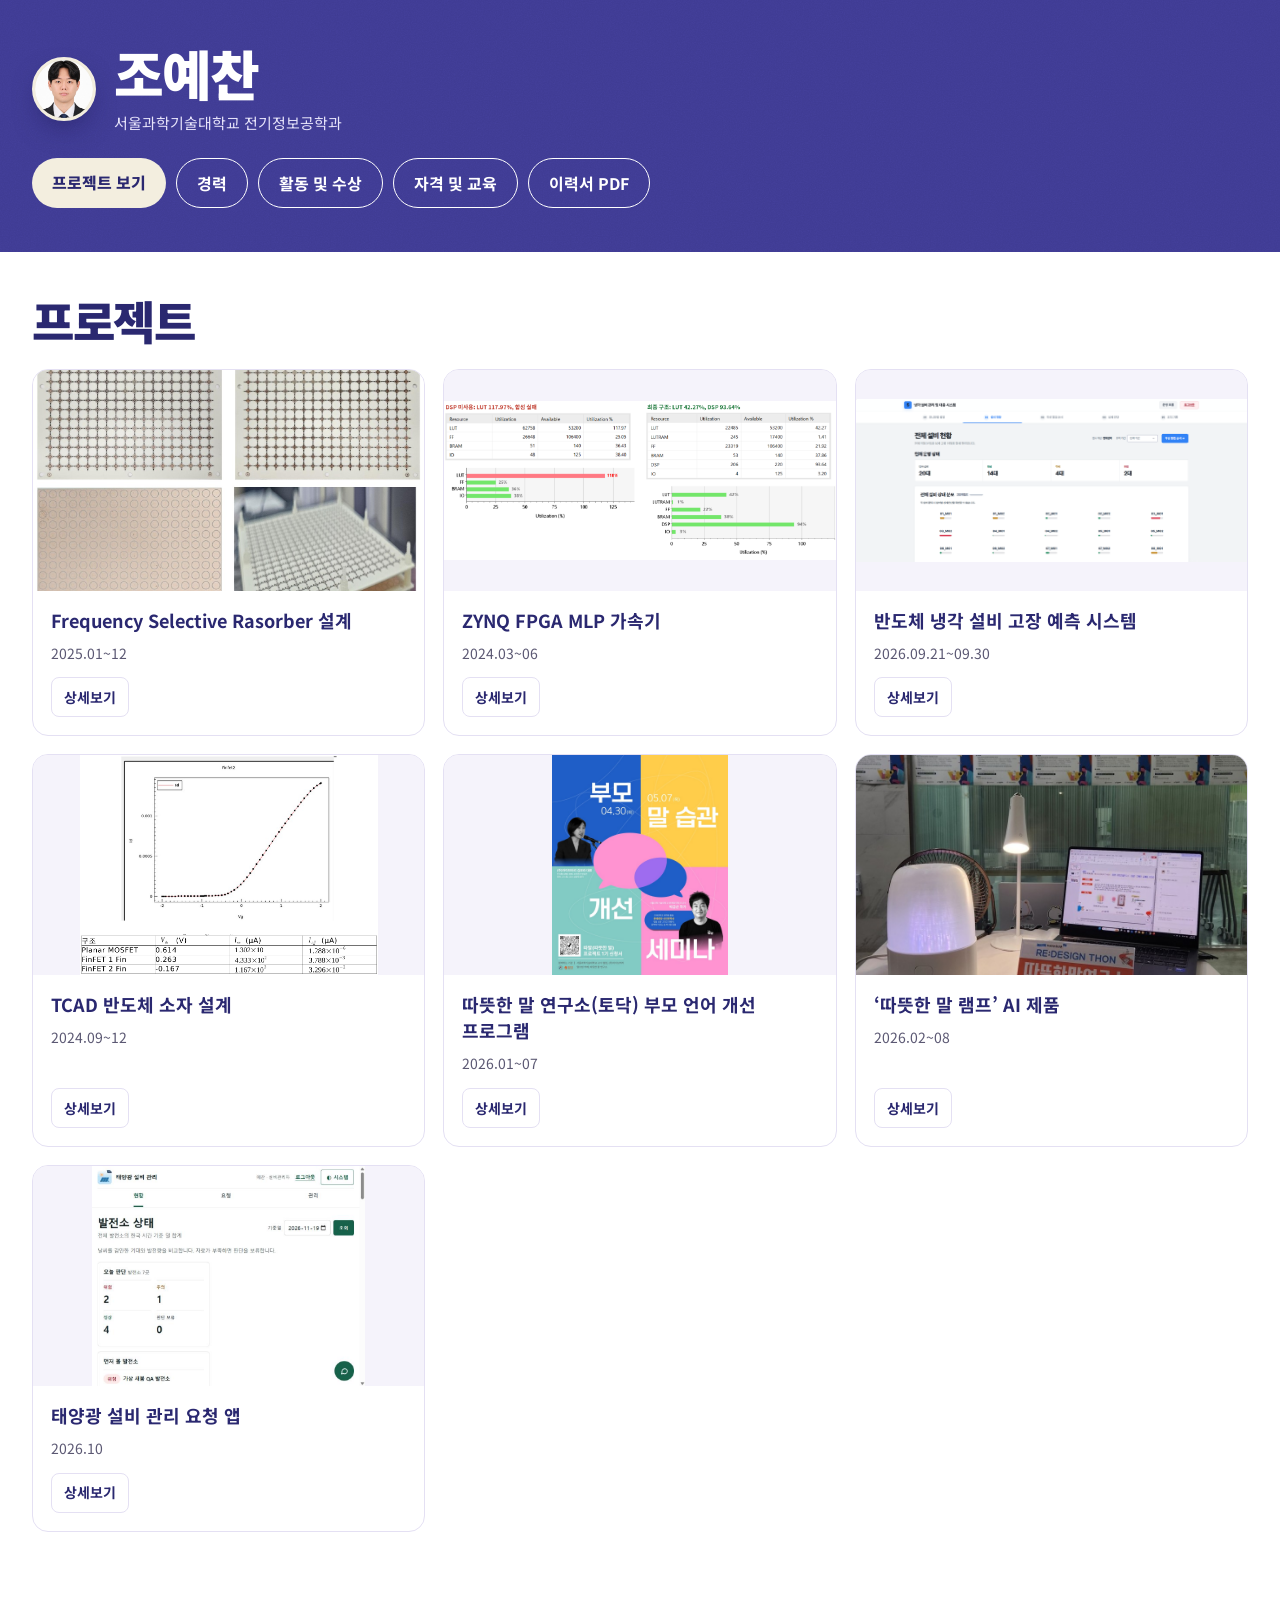
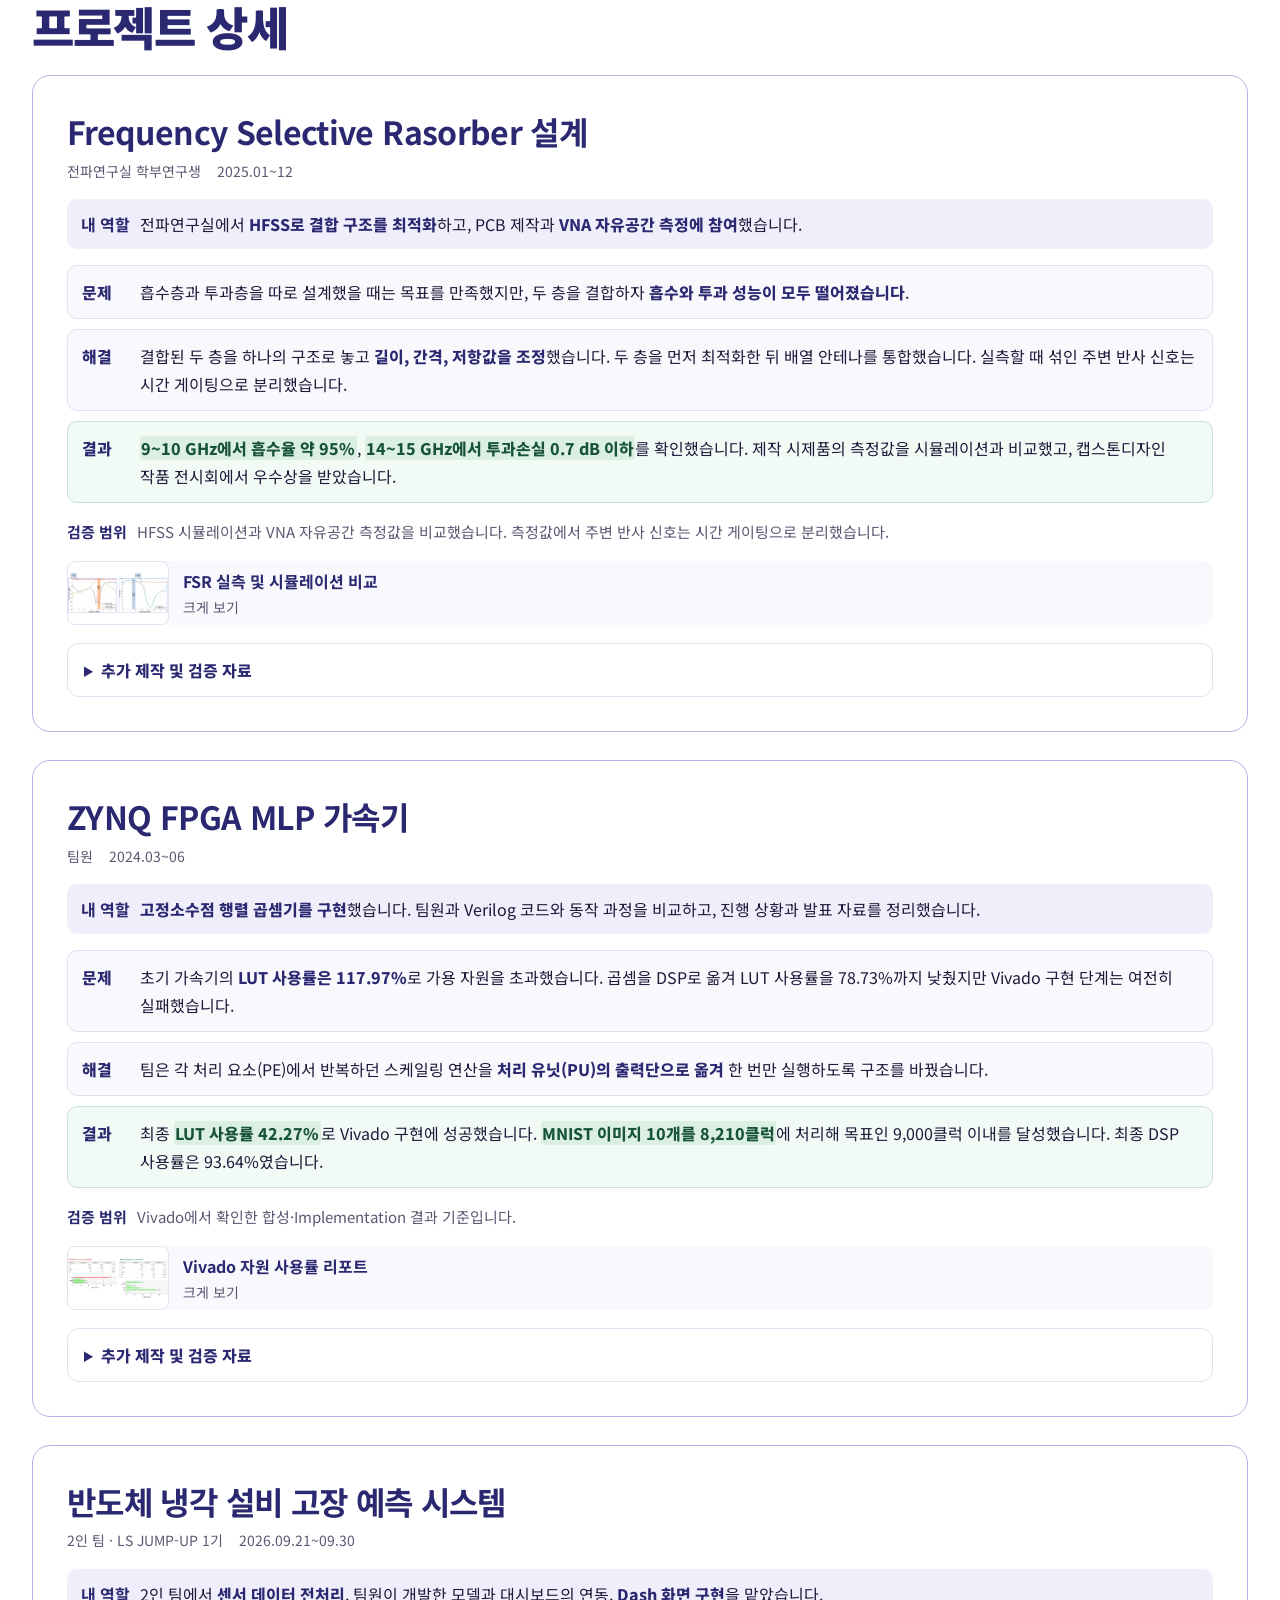
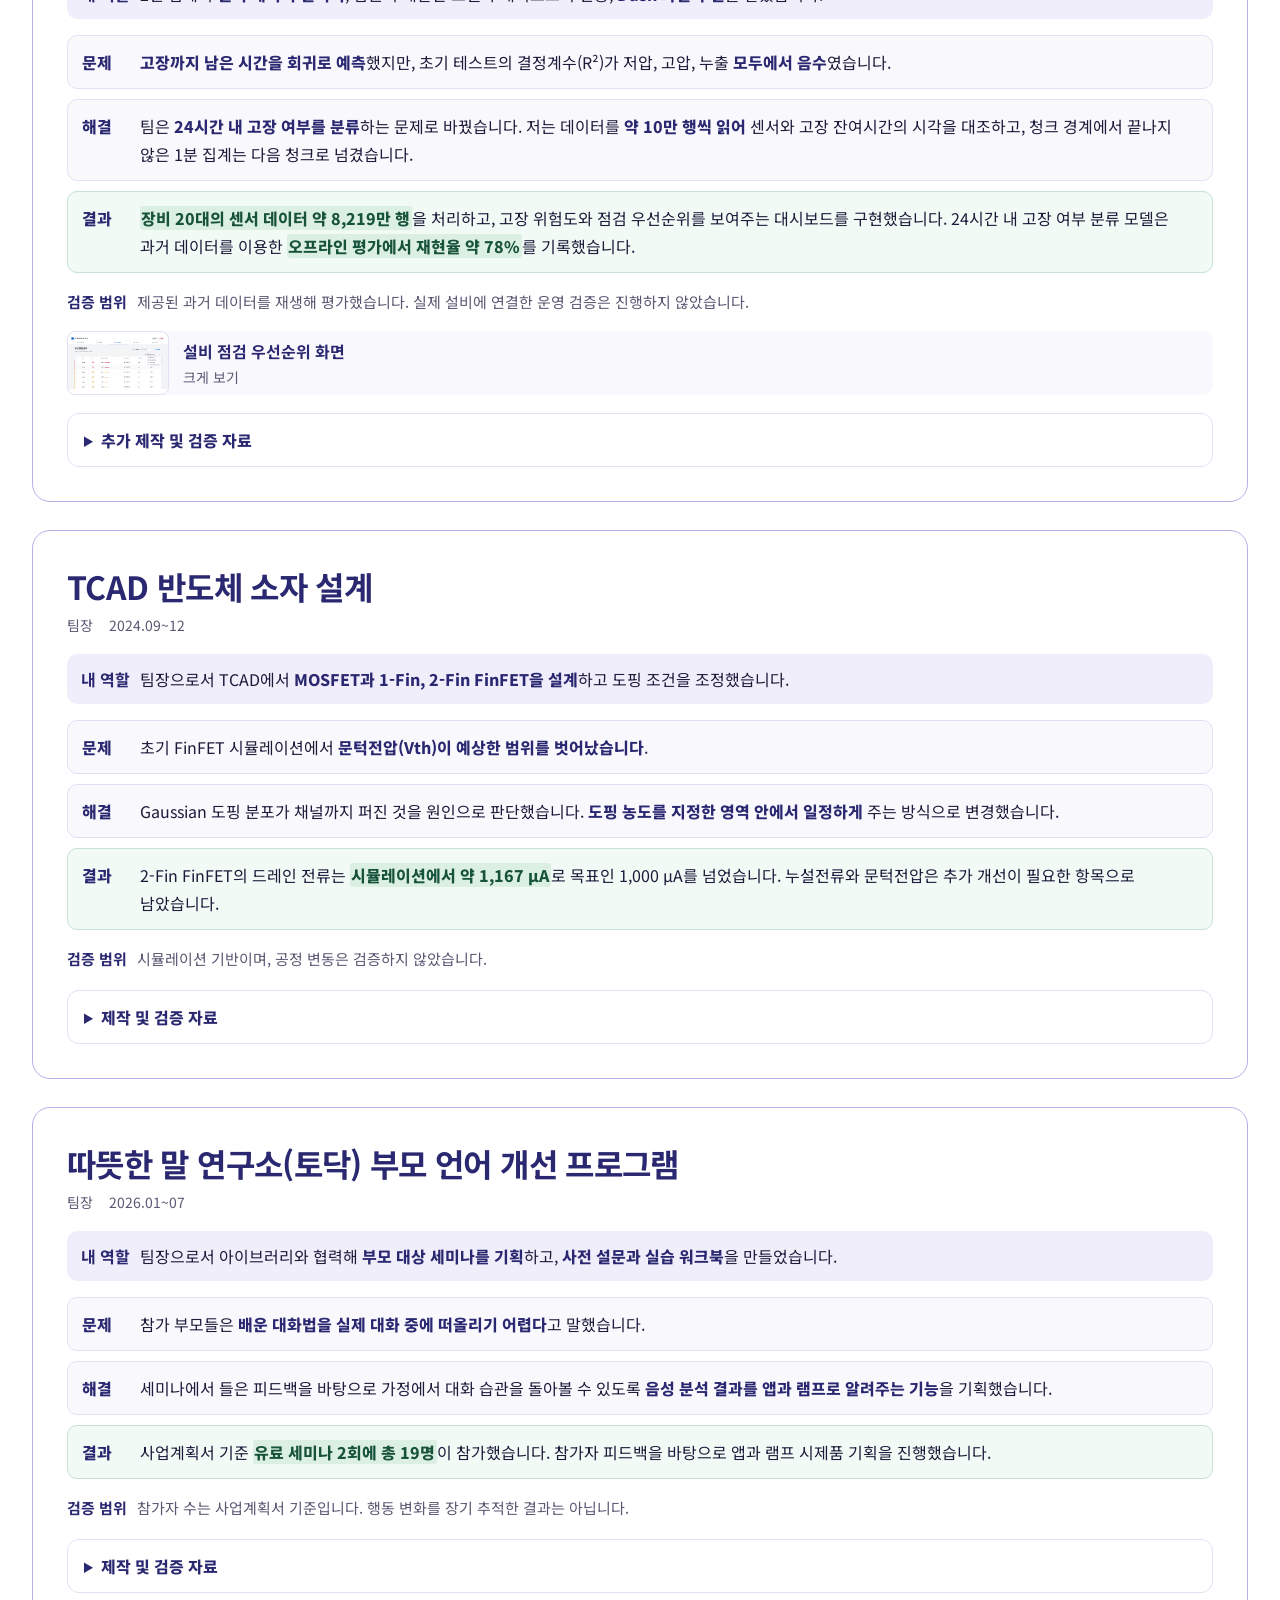
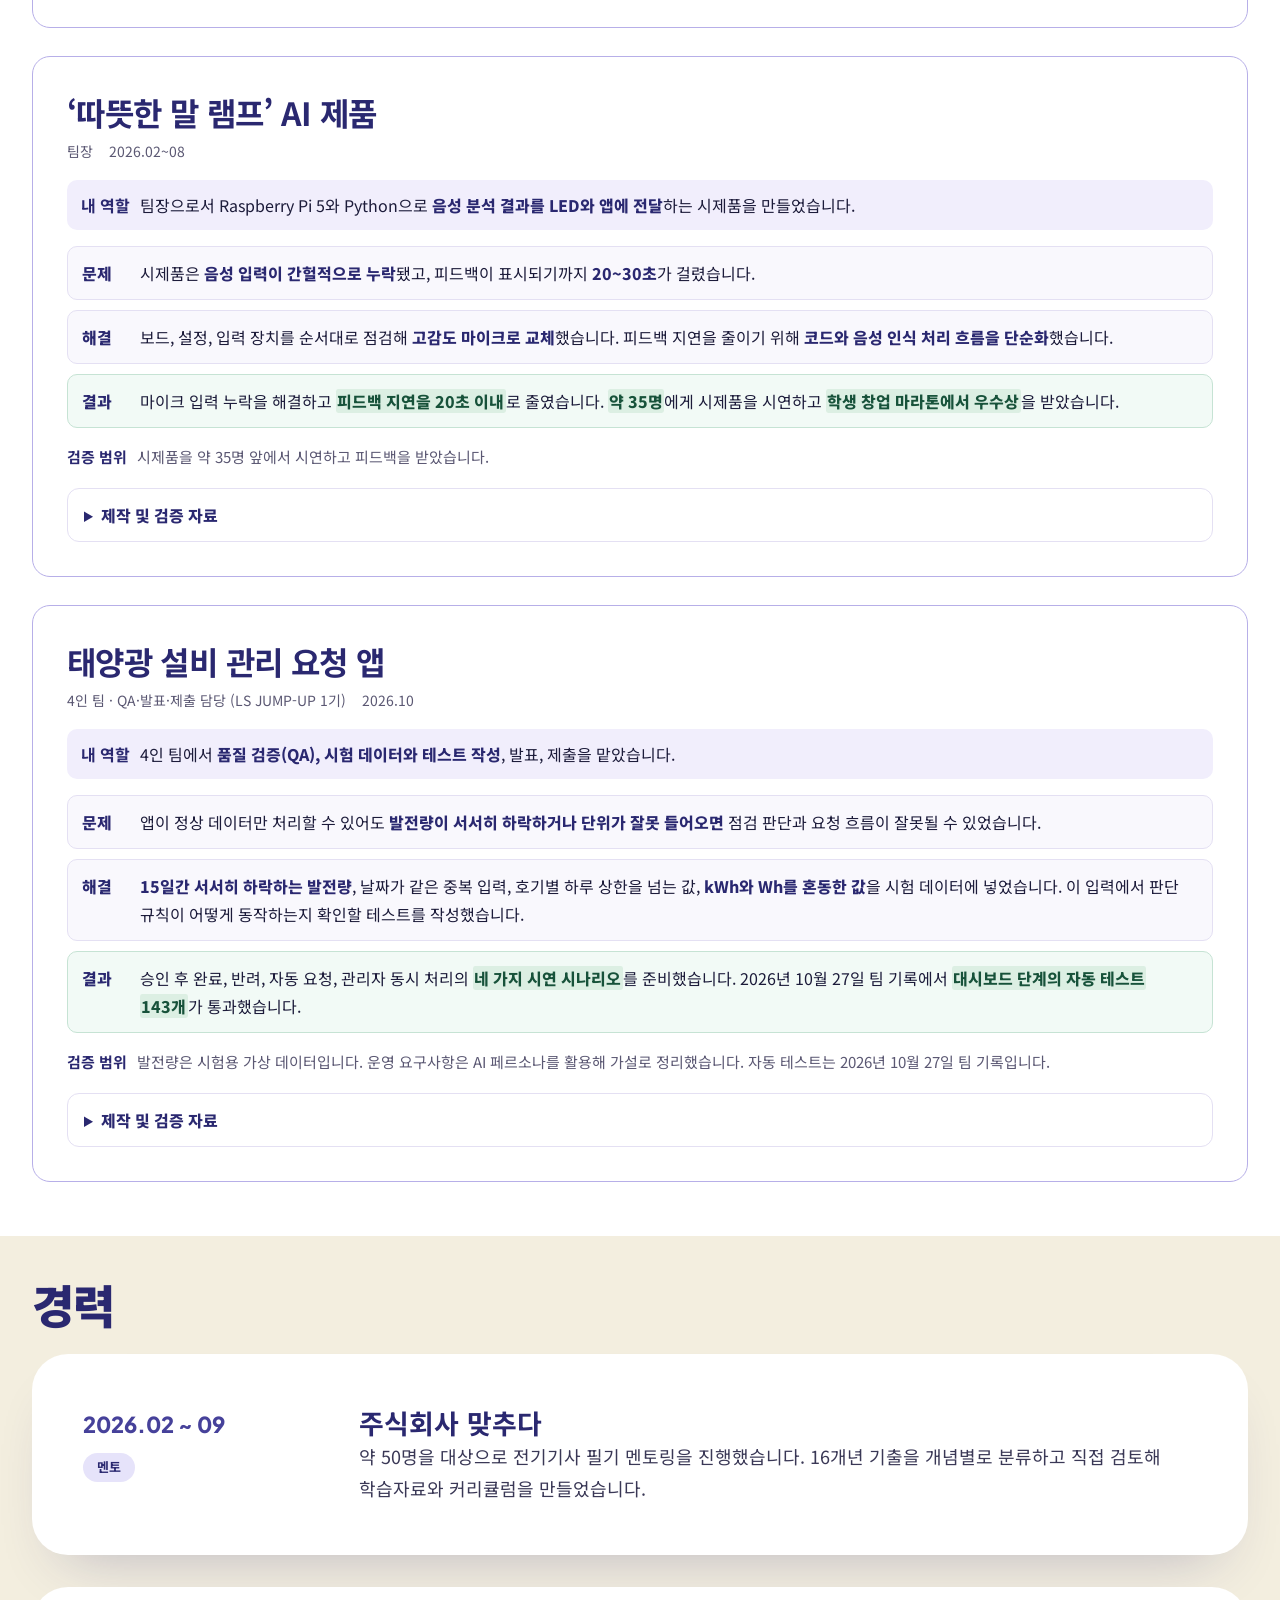
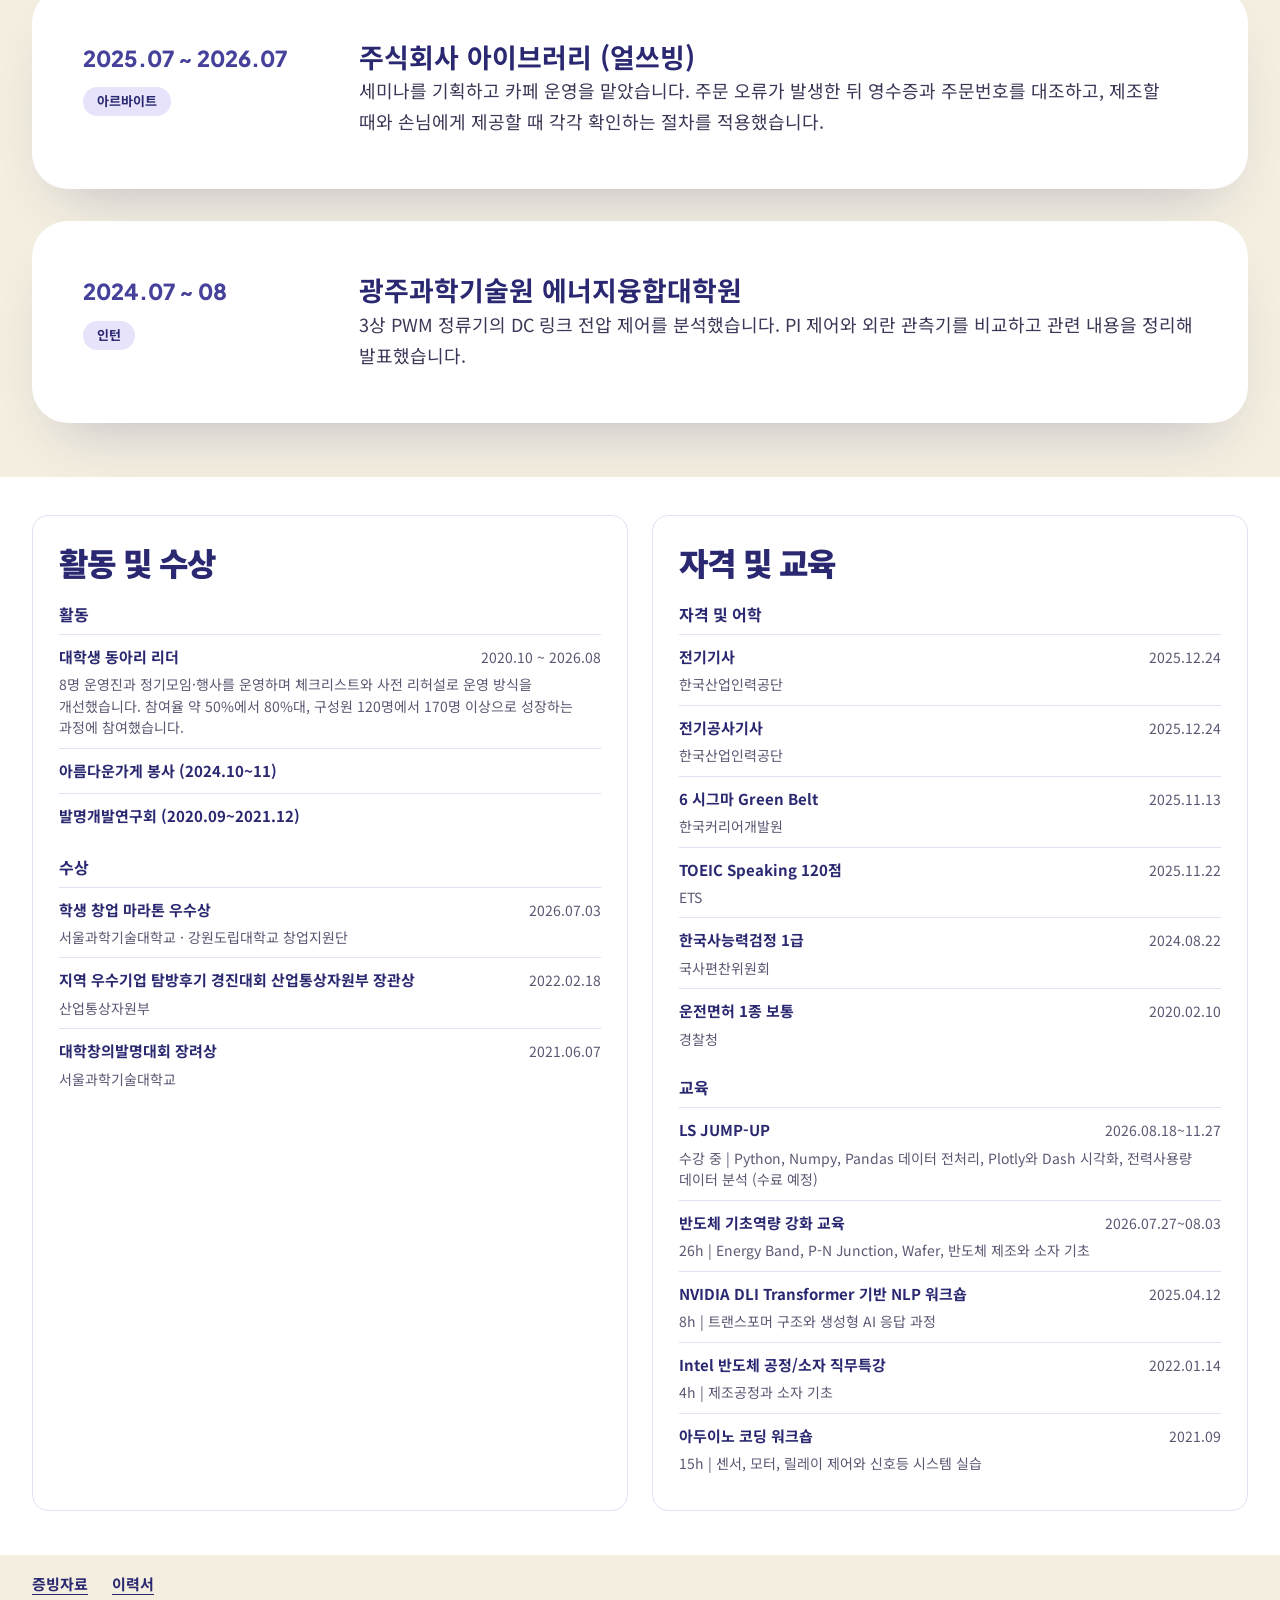
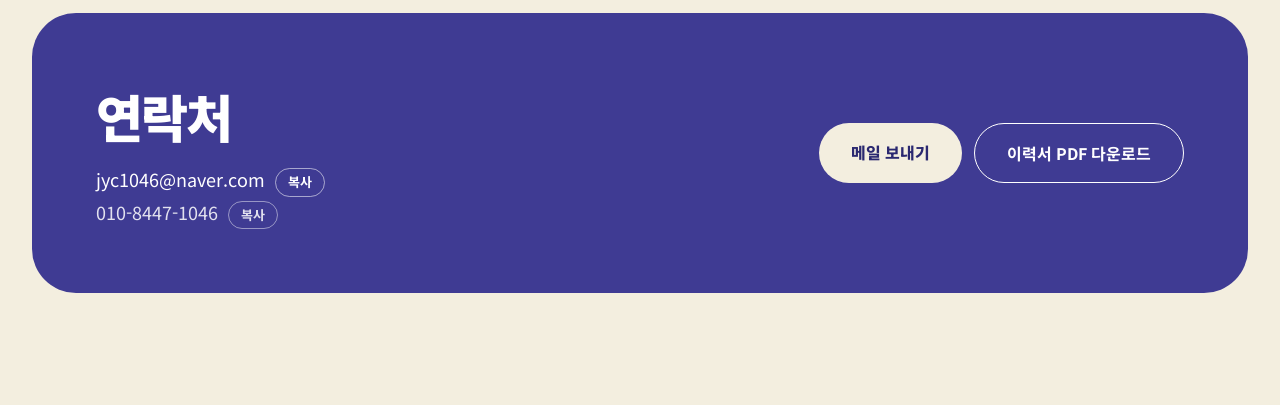
==== index.html @ 37112e1e "Show activities and credentials on the portfolio home" ====
<!doctype html>
<html lang="ko">
<head>
<meta charset="utf-8">
<meta name="viewport" content="width=device-width, initial-scale=1">
<title>조예찬 | 포트폴리오</title>
<meta name="description" content="조예찬의 전기정보공학 포트폴리오. RF 구조 설계, FPGA 가속기, 반도체 설비 데이터 분석 프로젝트의 문제, 해결, 결과와 검증 자료를 확인할 수 있습니다.">
<link rel="preconnect" href="https://fonts.googleapis.com">
<link href="https://fonts.googleapis.com/css2?family=Noto+Sans+KR:wght@400;500;700;900&family=Plus+Jakarta+Sans:wght@500;700;800&display=swap" rel="stylesheet">
<link rel="stylesheet" href="style.css?v=20261123">
<link rel="stylesheet" href="extra.css?v=portfolio-7">
</head>
<body data-page="home">
<div id="app"></div>
<noscript>이 사이트는 JavaScript가 필요합니다.</noscript>
<script src="data.js?v=portfolio-3"></script>
<script src="data-extra.js?v=portfolio-3"></script>
<script src="app.js?v=portfolio-7"></script>
</body>
</html>
---- style.css ----
:root {
  color-scheme: light;
  --ground: #3F3B93;
  --cream: #F3EEDF;
  --ink: #2A2870;
  --text: #1C1B3A;
  --muted: #5B5873;
  --blue: #46419A;
  --line: #E4E0F3;
  --soft: #E6E3FA;
  --pass: #1F7A52;
  --pass-ink: #14583C;
  --pass-bg: #E3F5EC;
  --over: #C8372D;
  --over-bg: #FDECEA;
  --shadow: 0 24px 50px -24px rgba(42, 40, 112, .28);
  --font: "Noto Sans KR", "Pretendard", "Malgun Gothic", "Apple SD Gothic Neo", system-ui, sans-serif;
  --latin: "Plus Jakarta Sans", "Noto Sans KR", sans-serif;
}
* { box-sizing: border-box; }
html { scroll-behavior: smooth; scroll-padding-top: 24px; }
body { margin: 0; background: var(--cream); color: var(--text); font-family: var(--font); line-height: 1.75; font-size: 16px; word-break: keep-all; }
a { color: inherit; text-decoration: none; }
a:hover { opacity: .88; }
:focus-visible { outline: 3px solid #8E86FF; outline-offset: 3px; border-radius: 8px; }
img { max-width: 100%; display: block; }
h1, h2, h3, p, ul { margin: 0; }
.wrap { max-width: 1280px; margin: 0 auto; padding: 0 32px; }
.nb { display: inline-block; }

/* ---------- band (보라 상단) ---------- */
.band { position: relative; overflow: hidden; background: var(--ground); color: #fff; }
.band::after { content: ""; position: absolute; inset: 0; pointer-events: none; opacity: .13; mix-blend-mode: overlay;
  background-image: url("data:image/svg+xml;utf8,<svg xmlns='http://www.w3.org/2000/svg' width='300' height='300'><filter id='n'><feTurbulence type='fractalNoise' baseFrequency='.85' numOctaves='3' stitchTiles='stitch'/><feColorMatrix type='saturate' values='0'/></filter><rect width='300' height='300' filter='url(%23n)'/></svg>"); }
.band > .wrap { position: relative; z-index: 1; }
.deco { position: absolute; z-index: 0; right: 3%; top: 110px; bottom: -60px; width: 120px; height: calc(100% - 50px); }
@media (max-width: 1300px) { .deco { display: none; } }

.top { display: flex; align-items: center; justify-content: space-between; gap: 16px; flex-wrap: wrap; padding: 28px 0; }
.brand { font-family: var(--latin); font-weight: 800; font-size: 20px; }
.brand span { font-weight: 500; opacity: .7; }
.nav { position: relative; z-index: 3; display: flex; gap: 8px; flex-wrap: wrap; background: #1B1953; border: 1.5px solid rgba(255,255,255,.35); border-radius: 999px; padding: 8px; box-shadow: 0 14px 34px -12px rgba(10,8,50,.8); }
.nav a { color: #fff; border: 1.5px solid rgba(255,255,255,.45); border-radius: 999px; padding: 8px 18px; font-size: 14px; font-weight: 500; }
.nav a.on { color: var(--ink); background: var(--cream); border-color: var(--cream); font-weight: 700; }
.eyebrow { font-size: 14px; font-weight: 700; letter-spacing: .04em; color: #C9C5FF; }
.eyebrow.dark { color: var(--blue); }

.pagehead { padding: 64px 0 96px; }
.pagehead h1 { margin: 12px 0 14px; font-size: clamp(40px, 6vw, 88px); font-weight: 900; letter-spacing: -0.04em; line-height: 1.08; }
.pagehead p { max-width: 560px; font-size: 18px; color: rgba(255,255,255,.82); }

/* ---------- hero (home) ---------- */
.hero { padding: 64px 0 104px; }
.who { display: flex; align-items: center; gap: 18px; flex-wrap: wrap; }
.avatar { width: 88px; height: 88px; border-radius: 50%; object-fit: cover; object-position: center 15%; border: 3px solid var(--cream); box-shadow: 0 12px 30px -12px rgba(15,12,60,.6); background: #E6DFCB; }
.who b { display: block; font-size: 22px; font-weight: 900; letter-spacing: -0.02em; }
.pill-o { display: inline-block; margin-top: 4px; border: 1.5px solid rgba(255,255,255,.5); border-radius: 999px; padding: 3px 16px; font-size: 14px; font-weight: 500; }
.hero h1 { margin: 28px 0 24px; font-size: clamp(40px, 5.6vw, 80px); font-weight: 900; line-height: 1.12; letter-spacing: -0.035em; }
.hero .lead { max-width: 680px; margin-bottom: 28px; font-size: 18px; line-height: 1.85; color: rgba(255,255,255,.82); }
.tags-w { display: flex; gap: 10px; flex-wrap: wrap; margin-bottom: 40px; }
.tags-w span { background: rgba(255,255,255,.14); border-radius: 999px; padding: 5px 16px; font-size: 14px; font-weight: 700; }
.btns { display: flex; gap: 12px; flex-wrap: wrap; }
.btn { display: inline-block; border-radius: 999px; padding: 15px 32px; font-size: 16px; font-weight: 800; }
.btn.cream { background: var(--cream); color: var(--ink); }
.btn.line { color: #fff; border: 1.5px solid #fff; font-weight: 700; }
.btn.dark-line { color: var(--ink); border: 1.5px solid var(--ink); padding: 12px 26px; font-size: 15px; }
.btn:hover { transform: translateY(-1px); }

/* ---------- section ---------- */
section.sec { padding: 112px 0; }
section.sec.tight { padding: 72px 0 48px; }
section.sec.white { background: #fff; }
.sec h2.t { margin: 8px 0 14px; font-size: clamp(28px, 3.6vw, 48px); font-weight: 900; letter-spacing: -0.03em; color: var(--ink); line-height: 1.25; }
.sec .lead2 { max-width: 640px; font-size: 18px; color: #4A4763; margin-bottom: 48px; }

/* ---------- 직무별 보기 ---------- */
.dom { padding: 64px 0 24px; }
.dom-box { background: #fff; border-radius: 36px; padding: clamp(24px, 4vw, 48px); box-shadow: var(--shadow); }
.dom-box h2 { margin: 6px 0 20px; font-size: clamp(24px, 3vw, 36px); font-weight: 900; letter-spacing: -0.03em; color: var(--ink); line-height: 1.3; }
.chips { display: flex; gap: 10px; flex-wrap: wrap; }
.chip { font: inherit; cursor: pointer; border: 1.5px solid #CFCBE8; background: #fff; color: var(--ink); border-radius: 999px; padding: 10px 22px; font-size: 15px; font-weight: 700; transition: background .15s, color .15s, border-color .15s; }
.chip:hover { border-color: var(--ground); }
.chip[aria-pressed="true"] { background: var(--ground); border-color: var(--ground); color: #fff; }
.dom-out { margin-top: 24px; min-height: 84px; padding: 20px 24px; border-radius: 22px; background: #F3F1FC; }
.dom-out b { display: block; font-size: 15px; color: var(--blue); margin-bottom: 4px; }
.dom-out p { font-size: 16px; color: #3A3856; }
.dom-out a { color: var(--ground); font-weight: 800; }
.dom-mini { margin-bottom: 36px; }

/* 직무 필터가 걸리면 관련 없는 항목은 흐려진다 */
[data-d] { transition: opacity .25s, filter .25s, transform .25s; }
[data-d].dim { opacity: .25; filter: grayscale(.7); }
[data-d].hit { transform: translateY(-2px); }

/* ---------- loop ---------- */
.loop { position: relative; max-width: 900px; padding-bottom: 56px; }
.loop-g { display: grid; grid-template-columns: repeat(4, minmax(0, 1fr)); align-items: center; }
.loop-g div { margin: 0 10px; text-align: center; padding: 16px 4px; border-radius: 999px; font-size: clamp(13px, 1.6vw, 18px); font-weight: 800; white-space: nowrap; color: var(--ink); border: 2px solid var(--ink); }
.loop-g div.last { background: #CFF3E0; color: var(--pass-ink); border-color: var(--pass); }
.loop .back { position: absolute; left: 12.5%; right: 12.5%; bottom: 32px; height: 24px; border: 2px dashed var(--over); border-top: none; border-radius: 0 0 20px 20px; }
.loop .cap { position: absolute; left: 0; right: 0; bottom: 0; text-align: center; font-size: 14px; font-weight: 700; color: var(--over); }

/* ---------- stats ---------- */
/* 한 줄 배치: 폭이 모자라면 옆으로 스크롤됩니다 */
.stats, .mgrid { display: grid; grid-auto-flow: column; gap: 20px; overflow-x: auto; padding: 8px 4px 28px; margin: -8px -4px -12px; scroll-snap-type: x proximity; scrollbar-width: thin; }
.stats { grid-auto-columns: minmax(212px, 1fr); }
.stats > *, .mgrid > * { scroll-snap-align: start; }
.stat { background: #fff; border-radius: 28px; padding: 28px 26px 24px; box-shadow: var(--shadow); }
.stat .n { font-family: var(--latin); font-size: 28px; font-weight: 900; letter-spacing: -0.03em; color: var(--ink); line-height: 1.2; }
.stat .l { margin: 6px 0 20px; font-size: 14px; color: var(--muted); min-height: 42px; line-height: 1.5; }
.bar { position: relative; height: 12px; border-radius: 999px; background: #EFEAF8; margin-bottom: 10px; }
.bar i { display: block; height: 100%; border-radius: 999px; background: var(--pass); animation: grow 1.1s cubic-bezier(.2,.7,.2,1) both; }
.bar i.over { background: var(--over); } .bar i.blue { background: var(--blue); }
.bar b { position: absolute; top: -6px; bottom: -6px; width: 2px; border-radius: 2px; background: var(--text); }
.bar b.over { background: var(--over); }
@keyframes grow { from { width: 0; } }
.axis { display: flex; justify-content: space-between; gap: 8px; font-size: 12px; color: #6B6785; }
.axis em { font-style: normal; font-weight: 700; color: var(--text); }
.axis em.over { color: var(--over); }

/* ---------- project list (home) ---------- */
.prow { display: flex; flex-wrap: wrap; gap: 12px 32px; align-items: center; padding: 30px 0; border-top: 1.5px solid var(--line); }
.prow .no { flex: 0 0 56px; font-family: var(--latin); font-weight: 800; font-size: 20px; color: var(--blue); }
.prow .tt { flex: 1 1 320px; min-width: 0; }
.prow .tt b { display: block; font-size: clamp(20px, 2.4vw, 28px); font-weight: 900; letter-spacing: -0.02em; color: var(--ink); }
.prow .tt span { font-size: 15px; color: var(--muted); }
.prow .rs { flex: 1 1 300px; min-width: 0; font-size: 15px; font-weight: 700; color: var(--pass-ink); }
.prow .ar { font-size: 22px; color: var(--ink); }
.plist { display: flex; flex-direction: column; border-bottom: 1.5px solid var(--line); }

/* ---------- project cards ---------- */
.cards { display: grid; grid-template-columns: repeat(auto-fit, minmax(min(100%, 480px), 1fr)); gap: 32px; }
.card { display: flex; flex-direction: column; border-radius: 36px; padding: 16px 16px 32px; box-shadow: 0 30px 60px -28px rgba(42,40,112,.35); background: #fff; color: var(--text); }
.card.dark { background: var(--ground); color: #fff; }
.card .ph { position: relative; aspect-ratio: 16 / 10; border-radius: 24px; overflow: hidden; background: #EFEAF8; }
.card.dark .ph { background: rgba(255,255,255,.12); }
.card .ph img { position: absolute; inset: 0; width: 100%; height: 100%; object-fit: cover; }
.card .bd { padding: 28px 16px 0; display: flex; flex-direction: column; gap: 14px; }
.meta { display: flex; align-items: center; gap: 12px; flex-wrap: wrap; }
.meta .no { font-family: var(--latin); font-weight: 800; font-size: 15px; opacity: .6; }
.role { display: inline-block; border-radius: 999px; padding: 3px 14px; font-size: 13px; font-weight: 700; background: var(--soft); color: var(--ink); }
.card.dark .role { background: var(--cream); }
.meta .dt { font-size: 14px; opacity: .7; }
.card h2 { font-size: 28px; font-weight: 900; letter-spacing: -0.02em; line-height: 1.3; }
.card p { font-size: 16px; opacity: .88; }
.res { border-radius: 16px; padding: 12px 18px; font-size: 15px; font-weight: 700; background: var(--pass-bg); color: var(--pass-ink); }
.card.dark .res { background: #CFF3E0; }
.tg { display: flex; gap: 8px; flex-wrap: wrap; }
.tg span { border-radius: 999px; padding: 3px 14px; font-size: 13px; font-weight: 700; border: 1.5px solid #CFCBE8; }
.card.dark .tg span { border-color: rgba(255,255,255,.45); }
.card .more { font-size: 15px; font-weight: 800; margin-top: 6px; }
.dtags { display: flex; gap: 6px; flex-wrap: wrap; }
.dtags i { font-style: normal; font-size: 12px; font-weight: 800; color: var(--blue); background: #EEEBFB; border-radius: 6px; padding: 0 8px; }
.card.dark .dtags i { background: rgba(255,255,255,.18); color: #fff; }

/* ---------- more / contact ---------- */
.mgrid { grid-auto-columns: minmax(176px, 1fr); }
.mcard { display: flex; flex-direction: column; justify-content: space-between; gap: 24px; min-height: 170px; background: var(--ground); color: #fff; border-radius: 28px; padding: 22px; }
.mcard b { display: block; font-size: 20px; font-weight: 900; letter-spacing: -0.02em; line-height: 1.35; }
.mcard span { font-size: 15px; opacity: .8; }
.mcard em { font-style: normal; font-size: 15px; font-weight: 800; }
.contact { padding: 0 0 112px; }
.cbox { background: var(--ground); color: #fff; border-radius: 44px; padding: clamp(32px, 5vw, 72px); display: flex; flex-wrap: wrap; gap: 32px; align-items: center; justify-content: space-between; }
.cbox h2 { margin: 10px 0 18px; font-size: clamp(30px, 4vw, 56px); font-weight: 900; letter-spacing: -0.035em; line-height: 1.15; }
.cbox .li { font-size: 18px; }
.cbox .li.s { opacity: .85; }
.copy { font: inherit; cursor: pointer; background: transparent; border: 1.5px solid rgba(255,255,255,.55); color: #fff; border-radius: 999px; padding: 2px 12px; margin-left: 10px; font-size: 13px; font-weight: 700; }
.copy:hover { background: rgba(255,255,255,.14); }

/* ---------- 상세 ---------- */
.dhead { padding: 40px 0 72px; max-width: 960px; }
.dhead h1 { margin: 18px 0; font-size: clamp(34px, 5vw, 68px); font-weight: 900; letter-spacing: -0.035em; line-height: 1.12; }
.dhead p { font-size: 18px; color: rgba(255,255,255,.85); max-width: 700px; margin-bottom: 24px; }
.dhead .tg span { border-color: rgba(255,255,255,.5); font-size: 14px; }
.dhead .role { background: var(--cream); }
.dhead .sub { font-size: 14px; opacity: .75; margin-left: 10px; }
.kpis { margin-top: -40px; position: relative; z-index: 2; display: grid; grid-template-columns: repeat(auto-fit, minmax(220px, 1fr)); gap: 16px; }
.kpi { background: #fff; border-radius: 24px; padding: 22px 24px; box-shadow: 0 24px 50px -24px rgba(42,40,112,.3); }
.kpi .n { font-family: var(--latin); font-size: 30px; font-weight: 900; letter-spacing: -0.03em; color: var(--ink); }
.kpi .n.pass { color: var(--pass); }
.kpi .l { font-size: 14px; color: var(--muted); }
.kpi .bar { margin-top: 14px; }
.steps { max-width: 880px; margin: 0 auto; padding: 88px 0 24px; }
.step { display: flex; gap: 28px; }
.step .rail { display: flex; flex-direction: column; align-items: center; flex: 0 0 28px; }
.step .dot { width: 28px; height: 28px; border-radius: 50%; border: 5px solid var(--blue); background: #fff; }
.step .rail s { flex: 1; width: 2px; background: #D8D3EA; min-height: 24px; }
.step .bd { padding-bottom: 44px; flex: 1; min-width: 0; }
.step h3 { font-size: 13px; font-weight: 800; letter-spacing: .08em; color: var(--blue); margin-bottom: 6px; }
.step p { font-size: 18px; white-space: pre-line; }
.step.cause .dot, .step.over .dot { border-color: var(--over); } .step.cause h3, .step.over h3 { color: var(--over); }
.step.result .dot { border-color: var(--pass); background: var(--pass); } .step.result h3 { color: var(--pass); }
.dsec { padding: 72px 0 24px; }
.dsec h2 { margin: 8px 0 28px; font-size: clamp(26px, 3vw, 40px); font-weight: 900; letter-spacing: -0.03em; color: var(--ink); }
.dsec .lead3 { max-width: 720px; margin: -10px 0 36px; font-size: 17px; color: #4A4763; }
.gal { display: grid; grid-template-columns: repeat(auto-fit, minmax(min(100%, 380px), 1fr)); gap: 24px; }
.gal figure { margin: 0; }
.gal .gph { position: relative; aspect-ratio: 3 / 2; border-radius: 28px; overflow: hidden; background: var(--soft); }
.gal .gph img { position: absolute; inset: 0; width: 100%; height: 100%; object-fit: cover; cursor: zoom-in; }
.gal figcaption { margin-top: 10px; font-size: 15px; font-weight: 700; color: var(--ink); }
.gnote { margin-top: 24px; max-width: 760px; font-size: 16px; color: #4A4763; }
.ba { display: grid; grid-template-columns: repeat(auto-fit, minmax(min(100%, 420px), 1fr)); gap: 24px; }
.ba > div { border-radius: 32px; padding: 32px 32px 28px; }
.ba .b { background: var(--over-bg); } .ba .a { background: var(--pass-bg); }
.ba .tag { display: inline-block; border-radius: 999px; padding: 3px 14px; font-size: 13px; font-weight: 800; color: #fff; }
.ba .b .tag { background: var(--over); } .ba .a .tag { background: var(--pass); }
.ba h3 { margin: 14px 0 8px; font-size: 24px; font-weight: 900; letter-spacing: -0.02em; }
.ba .b h3 { color: #7F1F18; } .ba .a h3 { color: var(--pass-ink); }
.ba p { font-size: 15px; line-height: 1.8; }
.pipe { display: flex; flex-wrap: wrap; gap: 12px; }
.pipe div { display: flex; align-items: center; gap: 12px; background: #fff; border-radius: 999px; padding: 12px 24px 12px 14px; box-shadow: 0 14px 34px -20px rgba(42,40,112,.35); font-size: 15px; font-weight: 700; color: var(--ink); }
.pipe span { flex: 0 0 28px; height: 28px; border-radius: 50%; background: var(--ground); color: #fff; font-family: var(--latin); font-size: 13px; font-weight: 800; display: flex; align-items: center; justify-content: center; }
.issues { display: grid; grid-template-columns: repeat(auto-fit, minmax(min(100%, 360px), 1fr)); gap: 20px; }
.issue { background: #fff; border-radius: 28px; padding: 28px; box-shadow: 0 24px 50px -28px rgba(42,40,112,.3); display: flex; flex-direction: column; gap: 14px; }
.issue h3 { font-size: 20px; font-weight: 900; letter-spacing: -0.02em; color: var(--ink); line-height: 1.4; }
.issue small { display: block; font-size: 12px; font-weight: 800; letter-spacing: .08em; }
.issue .p small { color: var(--over); } .issue .f small { color: var(--blue); }
.issue p { font-size: 15px; color: #3A3856; }
.issue .r { background: var(--pass-bg); border-radius: 14px; padding: 10px 14px; font-size: 14px; font-weight: 700; color: var(--pass-ink); }
.endband { background: var(--ground); color: #fff; border-radius: 40px; padding: clamp(28px, 5vw, 64px); }
.endband .eyebrow { margin-bottom: 14px; }
.endband p.big { font-size: clamp(20px, 2.4vw, 30px); font-weight: 700; line-height: 1.55; letter-spacing: -0.01em; max-width: 900px; }
.endband ul { padding-left: 20px; font-size: 16px; line-height: 1.9; opacity: .92; }
.endband h3 { font-size: 22px; font-weight: 900; margin-bottom: 10px; }
.two { display: grid; grid-template-columns: repeat(auto-fit, minmax(min(100%, 380px), 1fr)); gap: 32px 56px; margin-top: 20px; }
.endband .btns { margin-top: 32px; }
.endband .btn { padding: 14px 30px; font-size: 15px; }
#lb { width: min(1100px, calc(100% - 20px)); border: none; border-radius: 20px; padding: 16px; text-align: center; }
#lb img { margin: 0 auto; max-height: 78vh; width: auto; border-radius: 12px; }
#lb p { margin-top: 10px; color: var(--muted); }
#lb::backdrop { background: rgba(8,14,28,.6); }

/* ---------- 목록형 페이지 ---------- */
.rows { display: flex; flex-direction: column; gap: 32px; }
.row { display: flex; flex-wrap: wrap; gap: 20px 56px; background: #fff; border-radius: 36px; padding: clamp(28px, 4vw, 56px); box-shadow: 0 30px 60px -32px rgba(42,40,112,.3); }
.row .when { flex: 0 0 220px; }
.row .when b { display: block; font-family: var(--latin); font-size: 22px; font-weight: 800; color: var(--blue); }
.row .when .role { margin-top: 10px; }
.row .bd { flex: 1 1 440px; min-width: 0; }
.row h2 { font-size: clamp(22px, 2.6vw, 32px); font-weight: 900; letter-spacing: -0.025em; color: var(--ink); line-height: 1.35; margin-bottom: 12px; }
.row p { font-size: 18px; color: #3A3856; }
.awards { display: grid; grid-template-columns: repeat(auto-fit, minmax(min(100%, 300px), 1fr)); gap: 24px; }
.award { display: flex; flex-direction: column; gap: 20px; min-height: 240px; background: var(--ground); color: #fff; border-radius: 36px; padding: 32px; }
.award .w { font-family: var(--latin); font-size: 16px; font-weight: 700; opacity: .8; }
.award b { font-size: 26px; font-weight: 900; line-height: 1.4; letter-spacing: -0.02em; }
.award span { margin-top: auto; font-size: 15px; opacity: .8; }
.club { background: #fff; border-radius: 36px; padding: clamp(28px, 4vw, 56px); box-shadow: 0 30px 60px -32px rgba(42,40,112,.3); }
.club .w { font-family: var(--latin); font-size: 20px; font-weight: 800; color: var(--blue); }
.club p { margin-top: 12px; max-width: 860px; font-size: 19px; color: #3A3856; }
.club .ks { display: grid; grid-template-columns: repeat(auto-fit, minmax(min(100%, 180px), 1fr)); gap: 16px; margin-top: 36px; }
.club .ks div { background: #F3EEFA; border-radius: 24px; padding: 20px 22px; }
.club .ks b { display: block; font-family: var(--latin); font-size: 26px; font-weight: 900; letter-spacing: -0.03em; color: var(--ink); }
.club .ks span { font-size: 14px; color: var(--muted); }
.etc { display: flex; gap: 12px; flex-wrap: wrap; }
.etc div { background: #fff; border-radius: 999px; padding: 12px 24px; font-size: 16px; font-weight: 700; color: var(--ink); box-shadow: 0 12px 30px -18px rgba(42,40,112,.3); }
.certs { background: #fff; border-radius: 36px; padding: 8px clamp(24px, 4vw, 56px); box-shadow: 0 30px 60px -32px rgba(42,40,112,.3); }
.cert { display: flex; flex-wrap: wrap; gap: 8px 32px; align-items: baseline; justify-content: space-between; padding: 22px 0; border-bottom: 1.5px solid #ECE8F6; }
.cert:last-child { border-bottom: none; }
.cert b { flex: 1 1 280px; font-size: 20px; font-weight: 800; color: var(--ink); letter-spacing: -0.01em; }
.cert span { font-size: 15px; color: var(--muted); }
.cert time { flex: 0 0 120px; font-family: var(--latin); font-size: 15px; font-weight: 700; color: var(--blue); text-align: right; }
.edus { display: grid; grid-template-columns: repeat(auto-fit, minmax(min(100%, 340px), 1fr)); gap: 24px; }
.edu { background: var(--ground); color: #fff; border-radius: 32px; padding: 30px; display: flex; flex-direction: column; gap: 10px; }
.edu .m { display: flex; gap: 12px; flex-wrap: wrap; align-items: center; font-size: 14px; opacity: .85; }
.edu .m b { font-family: var(--latin); font-weight: 700; }
.edu .m i { font-style: normal; border: 1.5px solid rgba(255,255,255,.5); border-radius: 999px; padding: 0 12px; font-weight: 700; }
.edu h3 { font-size: 22px; font-weight: 900; letter-spacing: -0.02em; line-height: 1.4; }
.edu p { font-size: 15px; opacity: .85; }

/* about */
.about-p { max-width: 860px; font-size: clamp(20px, 2.4vw, 30px); font-weight: 500; line-height: 1.7; letter-spacing: -0.01em; color: var(--ink); }
.oneline { background: var(--ground); color: #fff; border-radius: 44px; padding: clamp(32px, 6vw, 88px); }
.oneline p { margin-top: 16px; max-width: 960px; font-size: clamp(24px, 3.4vw, 46px); font-weight: 900; line-height: 1.4; letter-spacing: -0.03em; }
.oneline .btns { margin-top: 36px; }
.oneline .btn { padding: 10px 22px; font-size: 15px; }
.lcards { display: grid; grid-template-columns: repeat(auto-fit, minmax(min(100%, 280px), 1fr)); gap: 20px; }
.lcard { display: flex; flex-direction: column; justify-content: space-between; gap: 28px; min-height: 190px; background: #fff; border-radius: 32px; padding: 28px; box-shadow: 0 24px 50px -28px rgba(42,40,112,.3); }
.lcard b { display: block; font-size: 22px; font-weight: 900; letter-spacing: -0.02em; color: var(--ink); }
.lcard span { font-size: 15px; color: var(--muted); }
.lcard em { font-style: normal; font-size: 15px; font-weight: 800; color: var(--blue); }

.next { background: var(--ground); color: #fff; border-radius: 44px; padding: clamp(32px, 5vw, 64px); display: flex; flex-wrap: wrap; gap: 24px; align-items: center; justify-content: space-between; }
.next b { font-size: clamp(22px, 2.6vw, 32px); font-weight: 900; letter-spacing: -0.02em; }

@media (max-width: 720px) {
  section.sec { padding: 68px 0; }
  .wrap { padding: 0 20px; }
  .step { gap: 18px; }
  .row .when { flex-basis: 100%; }
}
@media (prefers-reduced-motion: reduce) {
  *, *::before, *::after { animation: none !important; transition: none !important; }
  html { scroll-behavior: auto; }
}
@media print {
  .nav, .btns, .dom, .copy { display: none; }
  .band { background: #fff !important; color: #000; }
  .band::after { display: none; }
  section.sec { padding: 24px 0; break-inside: avoid; }
}
---- extra.css ----
/* 기능별 추가 스타일: 더보기, 검색, 검증 배지, 역할 박스, Q&A, 사례, 매트릭스, 타임라인, 증빙, 발표 모드, 한 장 요약 */

/* 더보기 메뉴와 검색 버튼 */
.nav details.more { position: relative; }
.nav details.more summary { list-style: none; cursor: pointer; color: #fff; border: 1.5px solid rgba(255,255,255,.45); border-radius: 999px; padding: 8px 18px; font-size: 14px; font-weight: 500; }
.nav details.more summary::-webkit-details-marker { display: none; }
.nav details.more summary::after { content: " ▾"; font-size: 11px; }
.nav details.more summary.on { background: var(--cream); color: var(--ink); border-color: var(--cream); font-weight: 700; }
.nav .menu { position: absolute; z-index: 20; right: 0; top: calc(100% + 12px); min-width: 250px; background: #1B1953; border: 1.5px solid rgba(255,255,255,.35); border-radius: 22px; padding: 8px; box-shadow: 0 24px 50px -12px rgba(10,8,50,.8); display: flex; flex-direction: column; }
.nav .menu a { border: 0; border-radius: 14px; padding: 10px 14px; font-size: 14px; }
.nav .menu a:hover { background: rgba(255,255,255,.12); opacity: 1; }
.sbtn { font: inherit; cursor: pointer; background: transparent; color: #fff; border: 1.5px solid rgba(255,255,255,.45); border-radius: 999px; padding: 8px 16px; font-size: 14px; font-weight: 500; }
.sbtn kbd { font: 600 11px var(--latin); border: 1px solid rgba(255,255,255,.5); border-radius: 6px; padding: 0 6px; margin-left: 4px; }

/* ② 검증 수준 배지 */
.vbs { display: inline-flex; gap: 6px; flex-wrap: wrap; vertical-align: middle; margin-left: 6px; }
.vb { display: inline-block; border-radius: 999px; padding: 0 12px; font-size: 12.5px; font-weight: 800; border: 1.5px solid var(--ink); color: var(--ink); background: #fff; line-height: 1.7; }
.vb.pass { background: var(--pass-bg); border-color: var(--pass); color: var(--pass-ink); }
.card.dark .vb { background: transparent; border-color: rgba(255,255,255,.6); color: #fff; }
.card.dark .vb.pass { background: #CFF3E0; border-color: #CFF3E0; color: var(--pass-ink); }
.card .vbs { margin-left: 0; }
.case .vbs { margin-left: 0; }

/* ③ 역할 · 검증 박스 */
.info { margin-top: 28px; display: grid; grid-template-columns: repeat(auto-fit, minmax(min(100%, 380px), 1fr)); gap: 20px; }
.ibox { background: #fff; border-radius: 28px; padding: 28px 30px; box-shadow: 0 24px 50px -28px rgba(42,40,112,.3); }
.ibox small { font-size: 12px; font-weight: 800; letter-spacing: .08em; color: var(--blue); }
.ibox p { font-size: 16px; color: #3A3856; }
.ibox .who2 { margin: 8px 0 10px; font-size: 17px; color: var(--ink); }
.ibox ul { padding-left: 20px; margin: 0; font-size: 16px; color: #3A3856; line-height: 1.85; }
.ibox .oth { margin-top: 10px; font-size: 14px; color: var(--muted); }

/* ⑧ 예상 질문 */
.draft { margin-left: 10px; font-size: 12px; font-weight: 700; color: #7A6B2E; background: #FFF4CC; border-radius: 999px; padding: 1px 10px; letter-spacing: 0; }
.qa details { background: #fff; border-radius: 22px; padding: 4px 26px; margin-bottom: 12px; box-shadow: 0 16px 36px -24px rgba(42,40,112,.3); }
.qa summary { cursor: pointer; list-style: none; padding: 18px 0; font-size: 18px; font-weight: 800; color: var(--ink); display: flex; justify-content: space-between; gap: 16px; }
.qa summary::-webkit-details-marker { display: none; }
.qa summary::after { content: "+"; font-size: 24px; line-height: 1; color: var(--blue); }
.qa details[open] summary::after { content: "−"; }
.qa details p { padding: 0 0 22px; font-size: 17px; color: #3A3856; max-width: 880px; }

/* 이전 · 다음 */
.pn { display: grid; grid-template-columns: 1fr 1fr; gap: 16px; }
.pn a { display: block; background: #fff; border-radius: 24px; padding: 20px 24px; box-shadow: 0 16px 36px -24px rgba(42,40,112,.3); }
.pn small { display: block; font-size: 13px; color: var(--muted); }
.pn b { font-size: 17px; font-weight: 800; color: var(--ink); line-height: 1.4; }
@media (max-width: 640px) { .pn { grid-template-columns: 1fr; } }

/* ④ 사례 모음 */
.cases { display: flex; flex-direction: column; gap: 24px; }
.case { display: block; background: #fff; border-radius: 32px; padding: clamp(22px, 3vw, 36px); box-shadow: 0 24px 50px -28px rgba(42,40,112,.3); }
.case .ch { display: flex; flex-wrap: wrap; align-items: center; gap: 12px; margin-bottom: 18px; }
.case .ch .no { font-family: var(--latin); font-weight: 800; color: var(--blue); }
.case .ch b { font-size: 22px; font-weight: 900; letter-spacing: -0.02em; color: var(--ink); }
.cg { display: grid; grid-template-columns: 1fr auto 1fr auto 1fr; gap: 14px; align-items: stretch; }
.cp { border-radius: 20px; padding: 18px 20px; background: #F3F1FC; }
.cp.cc { background: var(--over-bg); } .cp.cr { background: var(--pass-bg); }
.cp small { display: block; font-size: 12px; font-weight: 800; letter-spacing: .08em; color: var(--blue); margin-bottom: 4px; }
.cp.cc small { color: var(--over); } .cp.cr small { color: var(--pass); }
.cp p { font-size: 14.5px; line-height: 1.7; color: #2E2C46; }
.ca { align-self: center; font-size: 22px; color: var(--ink); }
@media (max-width: 900px) { .cg { grid-template-columns: 1fr; } .ca { transform: rotate(90deg); justify-self: center; } }

/* ⑤ 도구 매트릭스 */
.mx-wrap { overflow-x: auto; background: #fff; border-radius: 28px; box-shadow: 0 24px 50px -28px rgba(42,40,112,.3); }
.mx { width: 100%; border-collapse: collapse; min-width: 760px; }
.mx th, .mx td { padding: 14px 16px; text-align: center; border-bottom: 1.5px solid #EEEAF8; }
.mx thead th { vertical-align: bottom; font-size: 13px; color: var(--muted); font-weight: 700; }
.mx thead th a { display: block; }
.mx thead th span { display: block; font-size: 12.5px; font-weight: 600; line-height: 1.4; margin-top: 2px; color: var(--ink); }
.mx tbody th { text-align: left; font-size: 16px; font-weight: 800; color: var(--ink); position: sticky; left: 0; background: #fff; }
.mx .dot { color: var(--ground); font-size: 20px; }
.mx td span { color: #CFCBE8; }
.mx tr.sel th, .mx tr.sel td { background: #F3F1FC; }

/* ⑥ 타임라인 */
body[data-page="timeline"] section.sec { padding: 40px 0 24px; }
body[data-page="timeline"] .pagehead { padding: 40px 0 56px; }
body[data-page="timeline"] .contact { padding-bottom: 64px; }
#tlf { margin-bottom: 20px !important; }
.yr { display: grid; grid-template-columns: 96px 1fr; gap: 16px; padding: 18px 0; border-top: 1.5px solid var(--line); }
.yr:first-of-type { border-top: 0; }
.yr h2 { font-family: var(--latin); font-size: 30px; font-weight: 800; color: var(--blue); letter-spacing: -0.03em; line-height: 1.2; }
.yl { display: flex; flex-direction: column; gap: 8px; }
.ev { display: flex; flex-wrap: wrap; align-items: baseline; gap: 4px 16px; background: #fff; border-radius: 16px; padding: 10px 20px; border-left: 6px solid var(--blue); box-shadow: 0 14px 30px -22px rgba(42,40,112,.35); }
.ev.k-career { border-left-color: var(--pass); } .ev.k-award { border-left-color: #C98A1B; } .ev.k-edu { border-left-color: #8E86FF; }
.ev .w { flex: 0 0 150px; font-family: var(--latin); font-size: 14px; font-weight: 700; color: var(--muted); }
.ev b { flex: 1 1 260px; font-size: 17px; font-weight: 800; color: var(--ink); }
.ev .s { font-size: 14px; color: var(--muted); }
.ev i { font-style: normal; font-size: 12px; font-weight: 800; color: var(--blue); background: #EEEBFB; border-radius: 999px; padding: 0 10px; }
@media (max-width: 720px) { .yr { grid-template-columns: 1fr; gap: 10px; } .yr h2 { font-size: 30px; } .ev .w { flex-basis: 100%; } }

/* ⑪ 증빙 */
.evs { display: grid; grid-template-columns: repeat(auto-fit, minmax(min(100%, 320px), 1fr)); gap: 20px; }
.evc { display: flex; flex-direction: column; gap: 6px; background: #fff; border-radius: 28px; padding: 26px 28px; box-shadow: 0 24px 50px -28px rgba(42,40,112,.3); }
.evc b { font-size: 19px; font-weight: 900; letter-spacing: -0.02em; color: var(--ink); line-height: 1.4; }
.evc span { font-size: 14px; color: var(--muted); }
.evc i { font-style: normal; font-size: 12.5px; font-weight: 800; color: var(--blue); }
.evc em { margin-top: auto; padding-top: 14px; font-style: normal; font-size: 15px; font-weight: 800; color: var(--blue); }
.evc.pending { opacity: .55; pointer-events: none; }
code { background: #EEEBFB; border-radius: 6px; padding: 0 6px; font-size: .92em; }

/* ⑨ 검색 */
#sdlg { width: min(640px, calc(100% - 24px)); margin-top: 12vh; border: none; border-radius: 26px; padding: 0; background: #fff; box-shadow: 0 40px 100px rgba(0,0,0,.4); }
#sdlg::backdrop { background: rgba(8,14,28,.55); }
.s-in { display: flex; gap: 10px; padding: 16px; border-bottom: 1.5px solid var(--line); }
.s-in input { flex: 1; font: inherit; font-size: 18px; border: 0; outline: 0; padding: 8px 10px; color: var(--text); background: transparent; }
.s-in button { font: inherit; cursor: pointer; border: 1.5px solid #CFCBE8; background: #fff; border-radius: 999px; padding: 4px 14px; font-size: 12px; font-weight: 700; color: var(--muted); }
#sr { list-style: none; margin: 0; padding: 8px; max-height: 52vh; overflow: auto; }
#sr li a { display: grid; grid-template-columns: 70px 1fr; gap: 2px 12px; padding: 10px 14px; border-radius: 14px; }
#sr li[aria-selected="true"] a, #sr li a:hover { background: #F3F1FC; opacity: 1; }
#sr i { grid-row: span 2; align-self: center; font-style: normal; font-size: 12px; font-weight: 800; color: var(--blue); }
#sr b { font-size: 16px; font-weight: 800; color: var(--ink); }
#sr span { font-size: 13px; color: var(--muted); }
#sr .none { padding: 20px; color: var(--muted); }
.s-h { padding: 8px 20px 14px; font-size: 12.5px; color: var(--muted); }

/* ⑦ 발표 모드 */
.pres { position: fixed; inset: 0; z-index: 100; background: var(--ground); color: #fff; display: flex; flex-direction: column; outline: none; }
.pres-top { display: flex; align-items: center; justify-content: space-between; gap: 16px; padding: 18px 28px; font-size: 15px; }
.pres-top b { font-weight: 800; }
.pres-top button, .pres-bot button { font: inherit; cursor: pointer; background: transparent; color: #fff; border: 1.5px solid rgba(255,255,255,.55); border-radius: 999px; padding: 8px 20px; font-size: 14px; font-weight: 700; }
.pres-bot button:disabled { opacity: .3; cursor: default; }
.pres-body { flex: 1; display: flex; align-items: center; justify-content: center; padding: 24px clamp(24px, 8vw, 140px); overflow: auto; }
.pres-body > div { max-width: 1000px; width: 100%; }
.ps-t h2 { margin: 18px 0; font-size: clamp(40px, 6vw, 84px); font-weight: 900; letter-spacing: -0.04em; line-height: 1.1; }
.ps-t p { font-size: clamp(18px, 2vw, 26px); color: rgba(255,255,255,.85); margin-bottom: 22px; }
.ps-t .tg span { border-color: rgba(255,255,255,.55); }
.ps-t .role { background: var(--cream); }
.ps-k { display: grid; grid-template-columns: repeat(auto-fit, minmax(240px, 1fr)); gap: 20px; }
.ps-k div { background: rgba(255,255,255,.12); border-radius: 28px; padding: 32px; }
.ps-k b { display: block; font-family: var(--latin); font-size: clamp(30px, 4vw, 52px); font-weight: 900; letter-spacing: -0.03em; color: #7FE0B0; }
.ps-k b.ink { color: #fff; }
.ps-k span { font-size: 17px; opacity: .85; }
.ps-s small { display: block; font-size: 16px; font-weight: 800; letter-spacing: .1em; color: #C9C5FF; margin-bottom: 14px; }
.ps-s p { font-size: clamp(24px, 3.2vw, 44px); font-weight: 700; line-height: 1.5; letter-spacing: -0.02em; white-space: pre-line; }
.ps-s p span { font-size: 20px; font-weight: 400; opacity: .85; }
.ps-s.cause small, .ps-s.over small { color: #FF9C93; } .ps-s.result small { color: #7FE0B0; }
.pres-bot { display: flex; align-items: center; gap: 20px; padding: 18px 28px 26px; }
.pres-prog { flex: 1; height: 6px; background: rgba(255,255,255,.2); border-radius: 999px; overflow: hidden; }
.pres-prog i { display: block; height: 100%; background: var(--cream); transition: width .25s; }

/* ⑩ 한 장 요약 */
.sheet-bar { display: flex; justify-content: space-between; align-items: center; max-width: 840px; margin: 0 auto; padding: 20px; }
.sheet-bar a { font-weight: 700; color: var(--ink); }
.sheet-bar button { font: inherit; cursor: pointer; background: var(--ground); color: #fff; border: 0; border-radius: 999px; padding: 10px 22px; font-weight: 800; }
.sheet { max-width: 840px; margin: 0 auto 60px; background: #fff; border-radius: 12px; padding: 44px 48px; box-shadow: var(--shadow); font-size: 13.5px; line-height: 1.6; }
.sheet h1 { font-size: 30px; font-weight: 900; color: var(--ink); }
.sheet header p { color: var(--muted); }
.sheet .one { margin-top: 8px; color: var(--text); font-size: 14px; }
.sheet h2 { margin: 20px 0 8px; padding-bottom: 4px; border-bottom: 1.5px solid var(--ink); font-size: 14px; font-weight: 900; color: var(--ink); letter-spacing: .04em; }
.sheet .si { margin-bottom: 8px; }
.sheet .si span { color: var(--muted); font-size: 12.5px; }
.sheet .si p { color: #2E2C46; }
.sheet .si em { font-style: normal; color: var(--blue); font-weight: 700; }
.sheet .sc2 { display: grid; grid-template-columns: 1fr 1fr; gap: 0 32px; }
.sheet .fine { margin-top: 18px; font-size: 12.5px; color: var(--muted); }
@page { size: A4; margin: 12mm; }
@media print {
  body { background: #fff; }
  .sheet-bar { display: none; }
  .sheet { box-shadow: none; border-radius: 0; padding: 0; max-width: none; margin: 0; font-size: 11pt; }
  .pres, #sdlg { display: none !important; }
}

/* gallery variants: real screenshots, redrawn charts */
.gal figure.nat .gph,.gal figure.chart .gph,.gal figure.sk .gph{aspect-ratio:auto;background:#fff;border:1px solid var(--line);border-radius:18px}
.gal figure.nat .gph img,.gal figure.chart .gph img,.gal figure.sk .gph img{position:static;height:auto;object-fit:contain}
.gal figure.wide{grid-column:1/-1}
.gal.two{grid-template-columns:repeat(auto-fit,minmax(min(100%,520px),1fr))}
.gal figure.sk.wide .gph img{max-width:760px;display:block;margin:0 auto}

/* 프로젝트 대표 이미지: 잘리지 않게 전체를 보여 줍니다 */
.card .ph{background:#F4F1FB}
.card .ph img.fit{object-fit:contain;background:#fff;padding:10px}
/* 증빙 페이지 사진: 원본 비율 유지 */
#evimgs figure .gph{aspect-ratio:auto;background:#fff;border:1px solid var(--line);border-radius:18px}
#evimgs figure .gph img{position:static;height:auto;object-fit:contain;max-height:420px;margin:0 auto;display:block}

/* 홈 첫 화면 제목 */
.hero h1.hv { font-size: clamp(22px, calc((100vw - 64px) / 13.8), 64px); line-height: 1.22; letter-spacing: -0.03em; margin: 28px 0 20px; }
.hero .sub { max-width: 760px; margin: 0 0 18px; font-size: clamp(18px, 2.2vw, 28px); font-weight: 800; line-height: 1.45; letter-spacing: -0.02em; color: #fff; }

/* 홈 프로필 사진: 더 크게 */
.hero .who .avatar { width: clamp(112px, 14vw, 168px); height: clamp(112px, 14vw, 168px); object-position: center 10%; }
.hero .who { gap: 20px; }

/* 스크롤 진입 시 막대가 채워지는 효과 */
.bar i.anim { transition: width 1.2s cubic-bezier(.2,.7,.2,1); }
.bar i.anim + b, .bar i.anim ~ b { opacity: 0; transition: opacity .5s ease 1s; }
.bar i.anim.on + b, .bar i.anim.on ~ b { opacity: 1; }
/* 홈 제목과 태그 사이 간격 */
.hero h1.hv + .lead, .hero h1.hv + .tags-w { margin-top: 8px; }
.hero .tags-w { margin-top: 28px; }

/* 안내 도우미 */
#bot { position: fixed; right: 20px; bottom: 20px; z-index: 60; font-family: inherit; }
#bot-fab { display: flex; align-items: center; gap: 10px; border: 0; border-radius: 999px; padding: 8px 18px 8px 8px; background: #2a2870; color: #fff; box-shadow: 0 14px 34px -10px rgba(20,16,80,.55); cursor: pointer; font: inherit; }
#bot-fab span { display: grid; place-items: center; width: 34px; height: 34px; border-radius: 50%; background: #f3eedf; color: #2a2870; font-weight: 900; font-size: 18px; }
#bot-fab b { font-size: 15px; font-weight: 800; }
#bot.open #bot-fab { display: none; }
#bot-panel { width: min(380px, calc(100vw - 32px)); max-height: min(560px, calc(100vh - 40px)); display: flex; flex-direction: column; background: #fff; border-radius: 22px; box-shadow: 0 30px 80px -20px rgba(20,16,80,.5); overflow: hidden; border: 1.5px solid #e6e3fa; }
#bot-panel[hidden] { display: none; }
#bot-panel header { display: flex; justify-content: space-between; align-items: flex-start; gap: 10px; padding: 16px 18px; background: #2a2870; color: #fff; }
#bot-panel header b { display: block; font-size: 16px; font-weight: 900; }
#bot-panel header small { font-size: 12.5px; opacity: .8; }
#bot-x { border: 0; background: none; color: #fff; font-size: 26px; line-height: 1; cursor: pointer; padding: 0 4px; }
#bot-log { flex: 1; overflow-y: auto; padding: 16px 16px 6px; display: flex; flex-direction: column; gap: 10px; background: #faf9fe; min-height: 160px; }
.bm { max-width: 92%; padding: 10px 14px; border-radius: 16px; font-size: 14.5px; line-height: 1.55; color: #1c1b3a; }
.bm p { margin: 0 0 6px; } .bm p:last-child { margin-bottom: 0; }
.bm .bn { font-size: 12.5px; color: #5b5873; }
.bm.bot { align-self: flex-start; background: #fff; border: 1.5px solid #e6e3fa; }
.bm.me { align-self: flex-end; background: #3f3b93; color: #fff; }
.bl { display: block; margin-top: 6px; padding: 8px 12px; border-radius: 12px; background: #f3f1fc; color: #2a2870; font-weight: 800; text-decoration: none; }
.bl:hover, .bl:focus-visible { background: #e6e3fa; }
.bl small { display: block; margin-top: 2px; font-weight: 500; font-size: 12.5px; color: #5b5873; }
#bot-chips { display: flex; flex-wrap: wrap; gap: 6px; padding: 8px 16px 10px; background: #faf9fe; }
#bot-chips:empty { display: none; }
#bot-chips button { border: 1.5px solid #cfcaf2; background: #fff; color: #2a2870; border-radius: 999px; padding: 5px 12px; font: inherit; font-size: 13px; font-weight: 700; cursor: pointer; }
#bot-chips button:hover { background: #f3f1fc; }
#bot-form { display: flex; gap: 8px; padding: 12px 14px; border-top: 1.5px solid #ece9f8; background: #fff; }
#bot-form input { flex: 1; min-width: 0; border: 1.5px solid #cfcaf2; border-radius: 12px; padding: 10px 12px; font: inherit; font-size: 14.5px; }
#bot-form button { border: 0; border-radius: 12px; padding: 0 16px; background: #2a2870; color: #fff; font: inherit; font-weight: 800; cursor: pointer; }
@media (max-width: 520px) { #bot { right: 12px; bottom: 12px; } #bot-fab b { display: none; } #bot-fab { padding: 8px; } }
@media print { #bot { display: none; } }


/* Home */
.home-hero { padding: 42px 0 44px; }
.home-profile { display: flex; align-items: center; gap: 18px; }
.home-profile .avatar { flex: 0 0 64px; width: 64px; height: 64px; }
.home-profile h1 { margin: 0; font-size: clamp(32px, 5vw, 54px); line-height: 1.16; }
.home-profile p { margin-top: 5px; color: #e6e3fa; font-size: 15px; }
.home-links { display: flex; gap: 10px; flex-wrap: wrap; margin-top: 22px; }
.home-links .btn { padding: 10px 20px; }
section.home-projects, section.home-career { padding: 40px 0 54px; }
.home-projects h2.t, .home-career h2.t { margin: 0 0 20px; }
.project-grid { --project-columns: 3; display: grid; grid-template-columns: repeat(var(--project-columns), minmax(0, 1fr)); gap: 18px; }
.project-preview-card { min-width: 0; display: flex; flex-direction: column; overflow: hidden; border: 1px solid var(--line); border-radius: 16px; background: #fff; }
.project-preview-media { aspect-ratio: 16 / 9; background: #f5f3fb; overflow: hidden; }
.project-preview-media img { display: block; width: 100%; height: 100%; object-fit: contain; }
.project-preview-media.is-photo img { object-fit: cover; }
.project-preview-body { display: flex; flex-direction: column; flex: 1; gap: 8px; padding: 16px 18px 18px; }
.project-preview-body h3 { margin: 0; color: var(--ink); font-size: 18px; line-height: 1.45; }
.project-preview-body p { margin: 0 0 4px; color: var(--muted); font-size: 14px; }
.project-preview-link { display: inline-flex; align-items: center; align-self: flex-start; min-height: 40px; padding: 6px 12px; border: 1px solid var(--line); border-radius: 8px; background: #fff; color: var(--ink); font: inherit; font-size: 14px; font-weight: 700; text-decoration: none; cursor: pointer; }
.project-preview-link { margin-top: auto; }
.project-preview-link:hover { background: #eee9fb; opacity: 1; }
section.project-details { padding: 12px 0 54px; }
.project-details h2.t { margin: 0 0 20px; }
.project-chapter { padding: clamp(20px, 3vw, 34px); scroll-margin-top: 18px; border: 1px solid #b7afe8; border-radius: 18px; background: #fff; }
.project-chapter + .project-chapter { margin-top: clamp(18px, 2.5vw, 28px); }
.project-chapter-header h3 { margin: 0; color: var(--ink); font-size: clamp(21px, 3vw, 32px); line-height: 1.32; letter-spacing: -.02em; }
.project-meta { display: flex; flex-wrap: wrap; gap: 4px 16px; margin-top: 6px; color: var(--muted); font-size: 14px; }
.project-role { display: flex; align-items: baseline; gap: 10px; margin-top: 16px; padding: 11px 14px; border-radius: 10px; background: #f1eefc; }
.project-role > strong { flex: none; color: var(--ink); }
.project-story { display: grid; gap: 10px; margin: 16px 0; }
.project-stage { display: grid; grid-template-columns: 48px minmax(0, 1fr); gap: 10px; padding: 12px 14px; border: 1px solid var(--line); border-radius: 10px; background: #f9f8fd; }
.project-stage:last-child { border-color: #c6e3d4; background: #f2faf6; }
.project-stage dt { color: var(--ink); font-weight: 800; }
.project-stage dd { margin: 0; }
.project-key { color: var(--ink); font-weight: 800; }
.project-stage:last-child .project-key { padding: 0 .08em; border-radius: .15em; background: #dcefe3; color: #17523a; box-decoration-break: clone; -webkit-box-decoration-break: clone; }
.project-verify { color: var(--muted); font-size: 15px; }
.project-verify strong { margin-right: 6px; color: var(--ink); }
.project-proof { margin-top: 16px; }
.proof-button { display: flex; gap: 14px; align-items: center; border-radius: 10px; background: #f9f8fd; color: var(--ink); font: inherit; text-align: left; }
.proof-button img { flex: 0 0 102px; width: 102px; height: 64px; object-fit: contain; border: 1px solid var(--line); border-radius: 8px; background: #fff; }
.proof-button span { padding: 4px 8px 4px 0; font-weight: 700; }
.proof-button small { display: block; color: var(--muted); font-size: 14px; font-weight: 400; }
.proof-button:hover { background: #f1eefc; }
@media (prefers-reduced-motion: no-preference) {
  .project-chapter > .project-chapter-header { animation: project-title-in .28s ease-out; }
  @keyframes project-title-in {
    from { transform: translateY(5px); }
    to { transform: translateY(0); }
  }
}
.project-evidence { margin-top: 18px; padding: 12px 16px; border: 1px solid var(--line); border-radius: 12px; }
.project-evidence > summary { color: var(--ink); font-weight: 800; cursor: pointer; }
.project-evidence-body { padding-top: 14px; }
.project-evidence-body h4 { margin: 0 0 12px; font-size: 18px; color: var(--ink); }
.project-evidence-body section.sec { padding: 24px 0 0; }
.project-evidence-body section.sec > .wrap { padding: 0; }
.project-evidence-body .qa, .project-limits { margin-top: 22px; }
.project-evidence-body .btns { margin-top: 16px; }
.project-evidence-body .btn { font-family: inherit; background: #fff; cursor: pointer; }
.gph-button { width: 100%; padding: 0; border: 0; cursor: zoom-in; }
.row .bd h3 { font-size: clamp(18px, 2.1vw, 28px); color: var(--ink); line-height: 1.35; }
.home-records { padding: 38px 0 44px; background: #fff; }
.home-records-grid { display: grid; grid-template-columns: repeat(2, minmax(0, 1fr)); gap: 24px; }
.home-records-grid > section { padding: clamp(15px, 2.4vw, 26px); border: 1px solid var(--line); border-radius: 16px; scroll-margin-top: 18px; }
.home-records h2.t { margin: 0 0 18px; font-size: clamp(22px, 2.8vw, 32px); color: var(--ink); }
.home-records h3 { margin: 14px 0 6px; color: var(--ink); font-size: 16px; }
.home-records ul { margin: 0; padding: 0; list-style: none; }
.home-record { padding: 9px 0; border-top: 1px solid var(--line); }
.home-record > div { display: flex; flex-wrap: wrap; justify-content: space-between; align-items: baseline; gap: 2px 12px; }
.home-record strong { font-size: 15px; color: var(--ink); }
.home-record-date, .home-record p { color: var(--muted); font-size: 14px; line-height: 1.55; }
.home-record p { margin: 4px 0 0; }
@media (max-width: 770px) {
  .home-records-grid { grid-template-columns: 1fr; }
}
.home-resources { display: flex; flex-wrap: wrap; gap: 10px 24px; padding-top: 16px; padding-bottom: 16px; color: var(--ink); font-size: 15px; font-weight: 700; }
.home-resources a { text-decoration: underline; text-underline-offset: 4px; }
@media (max-width: 850px) {
  .project-grid { --project-columns: 2; }
}
@media (max-width: 520px) {
  .home-hero { padding: 30px 0 34px; }
  .home-links .btn { padding: 8px 14px; font-size: 14px; }
  section.home-projects, section.home-career { padding: 30px 0 38px; }
  .project-grid { --project-columns: 1; gap: 14px; }
  .project-chapter { padding: 15px; }
  .project-role { display: block; }
  .project-role > strong { display: block; margin-bottom: 3px; }
  .project-stage { grid-template-columns: 1fr; gap: 3px; }
  .project-evidence { padding: 10px; }
}
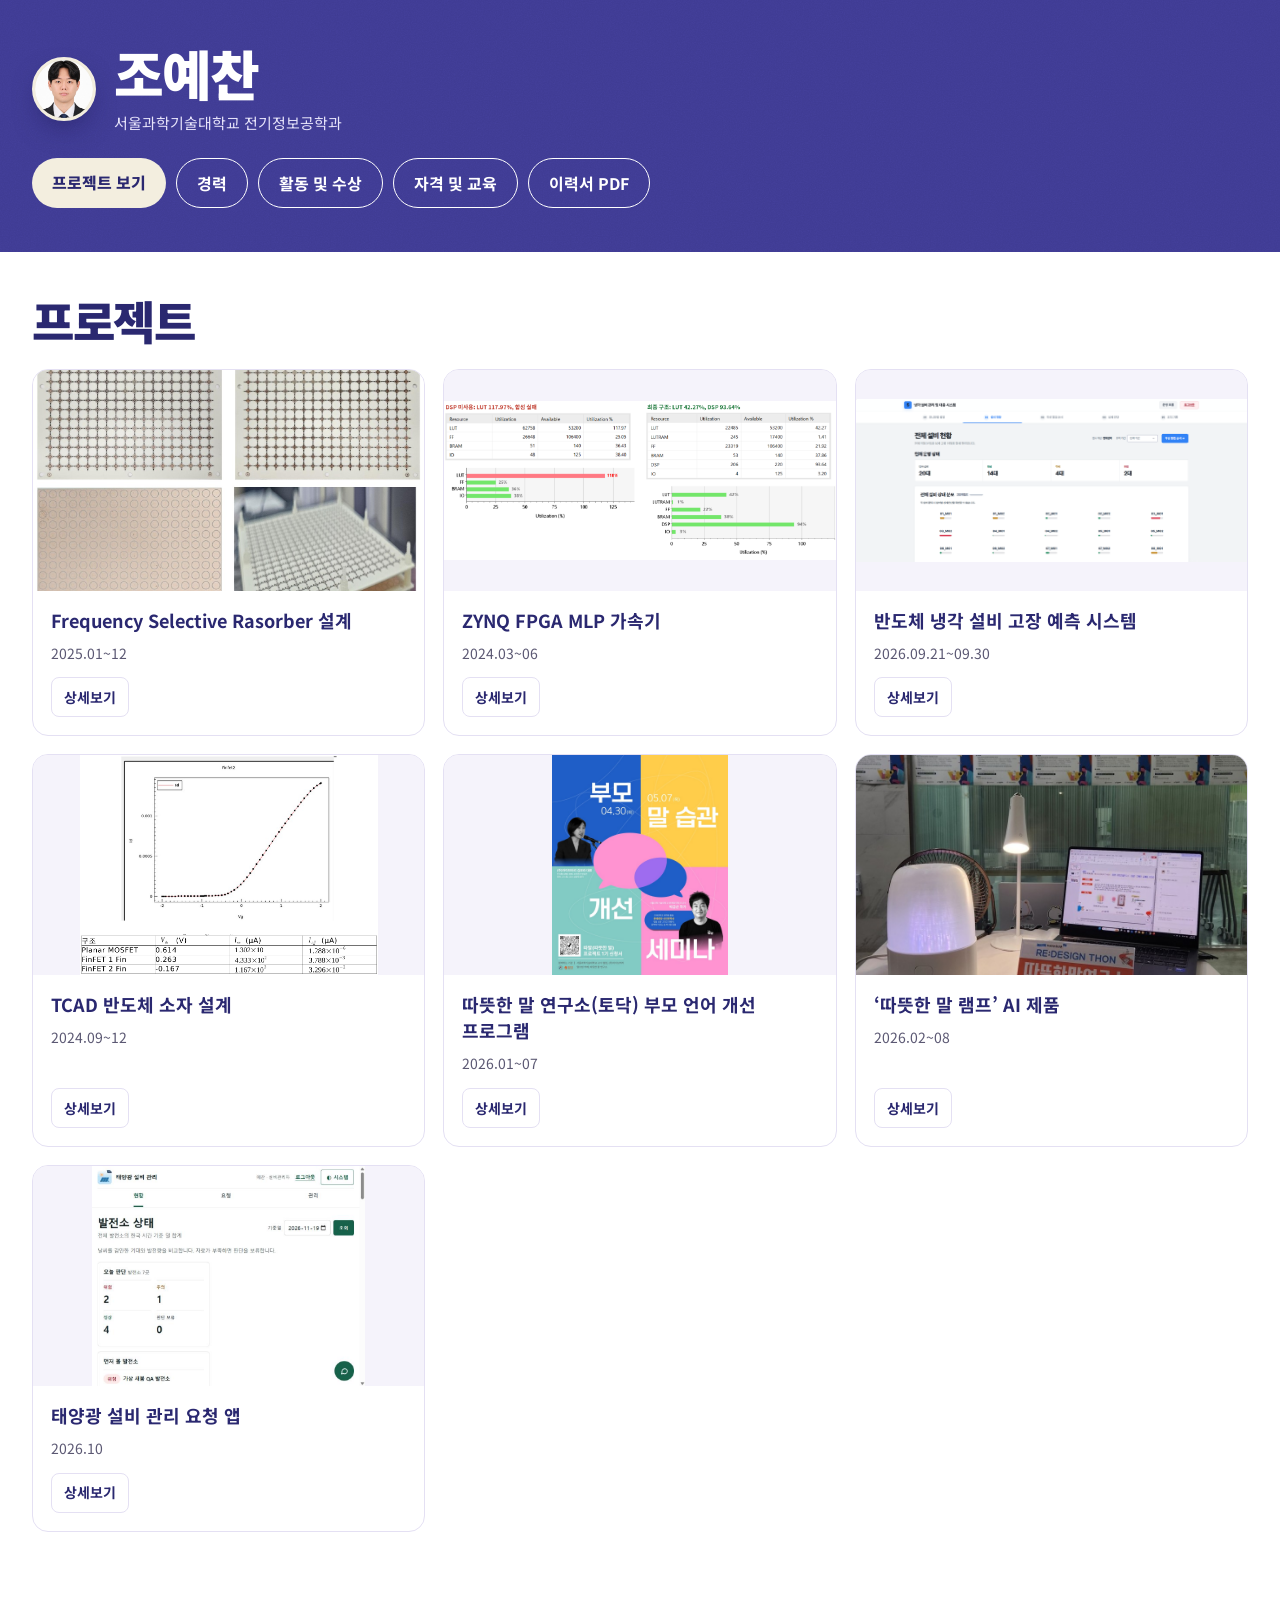
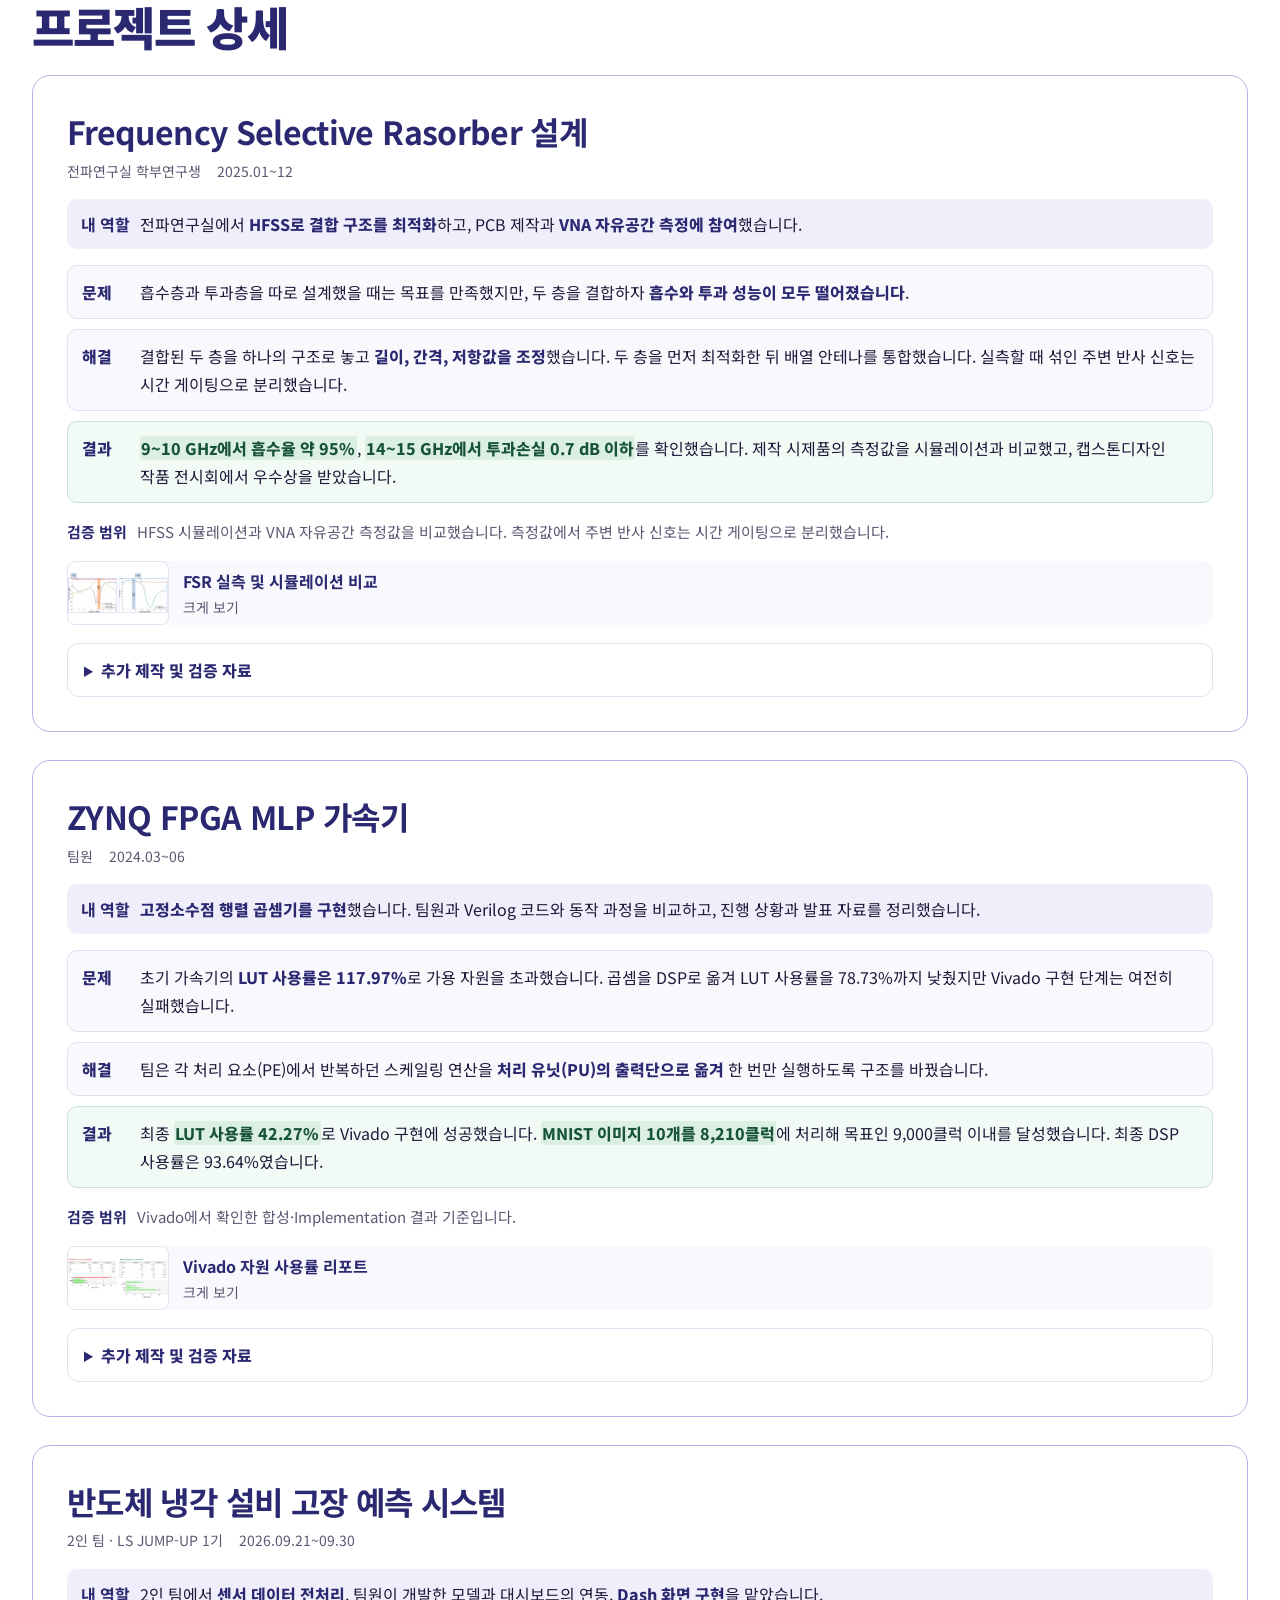
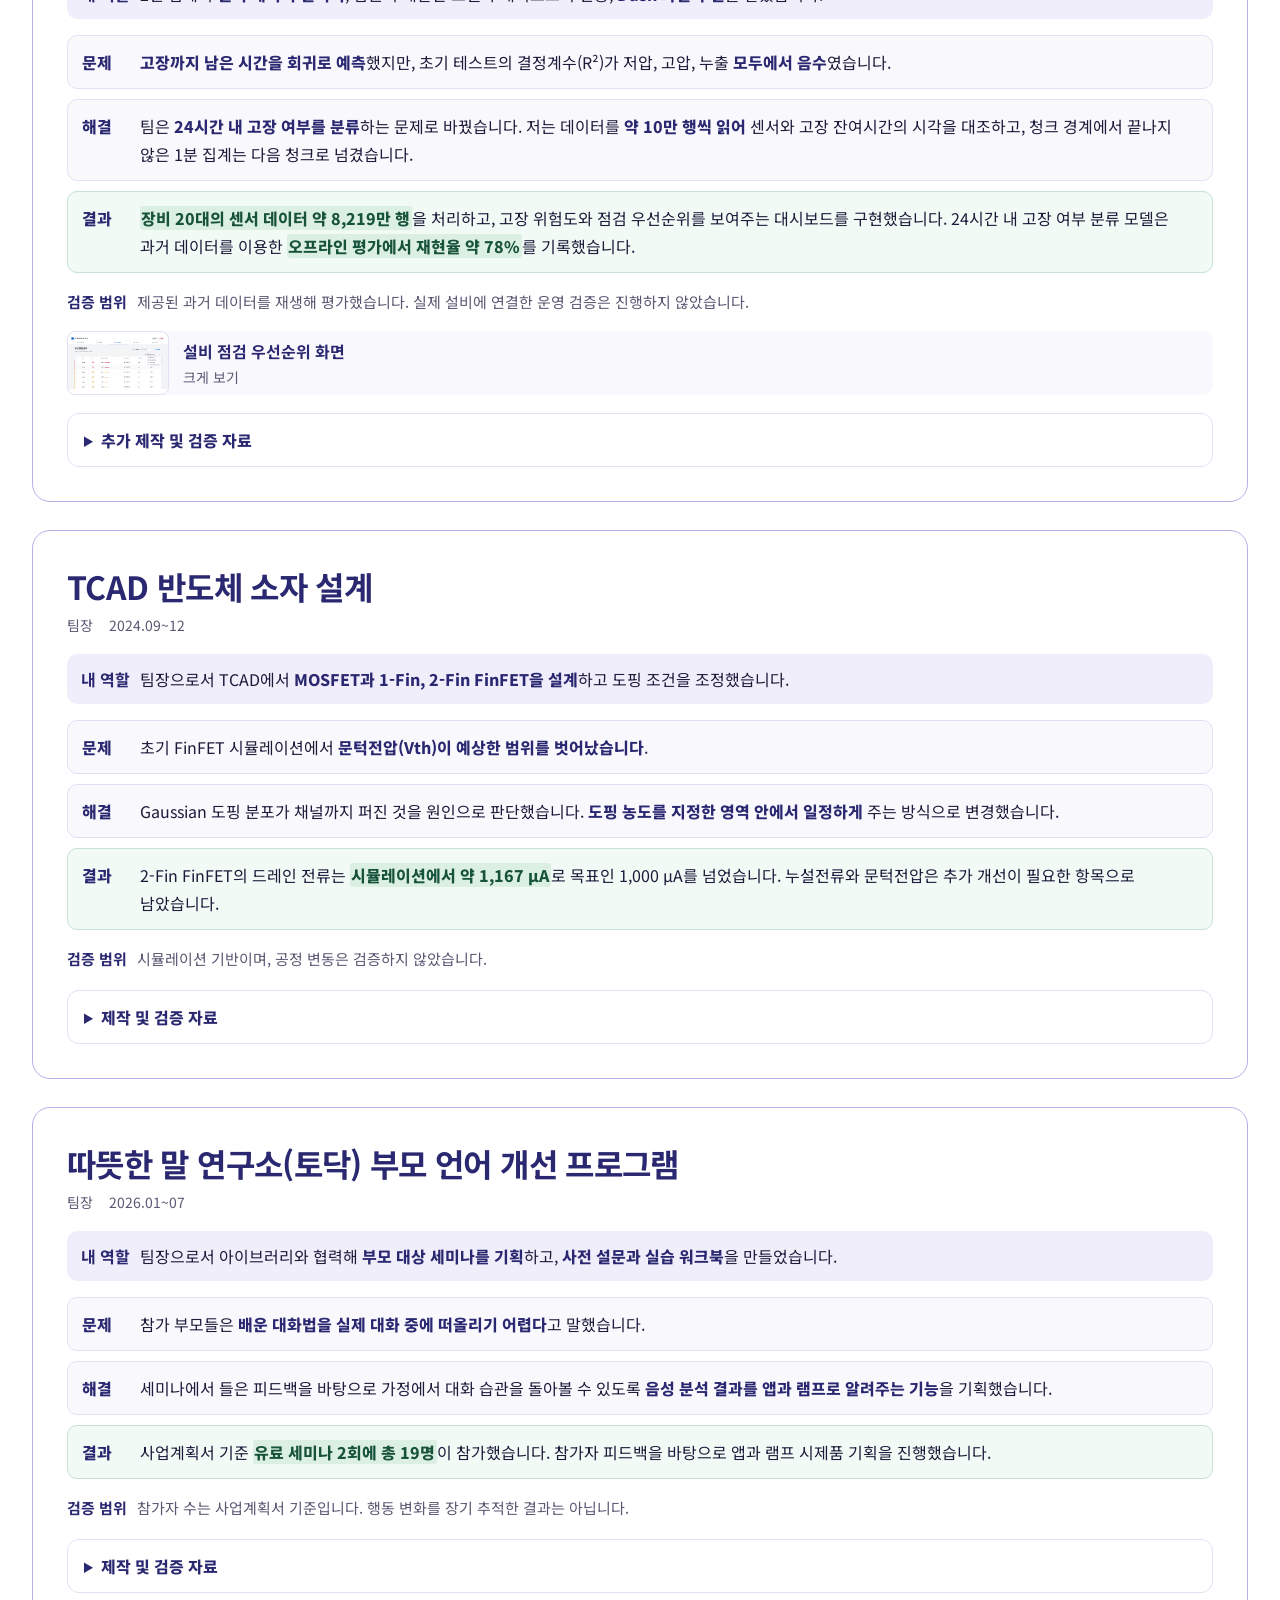
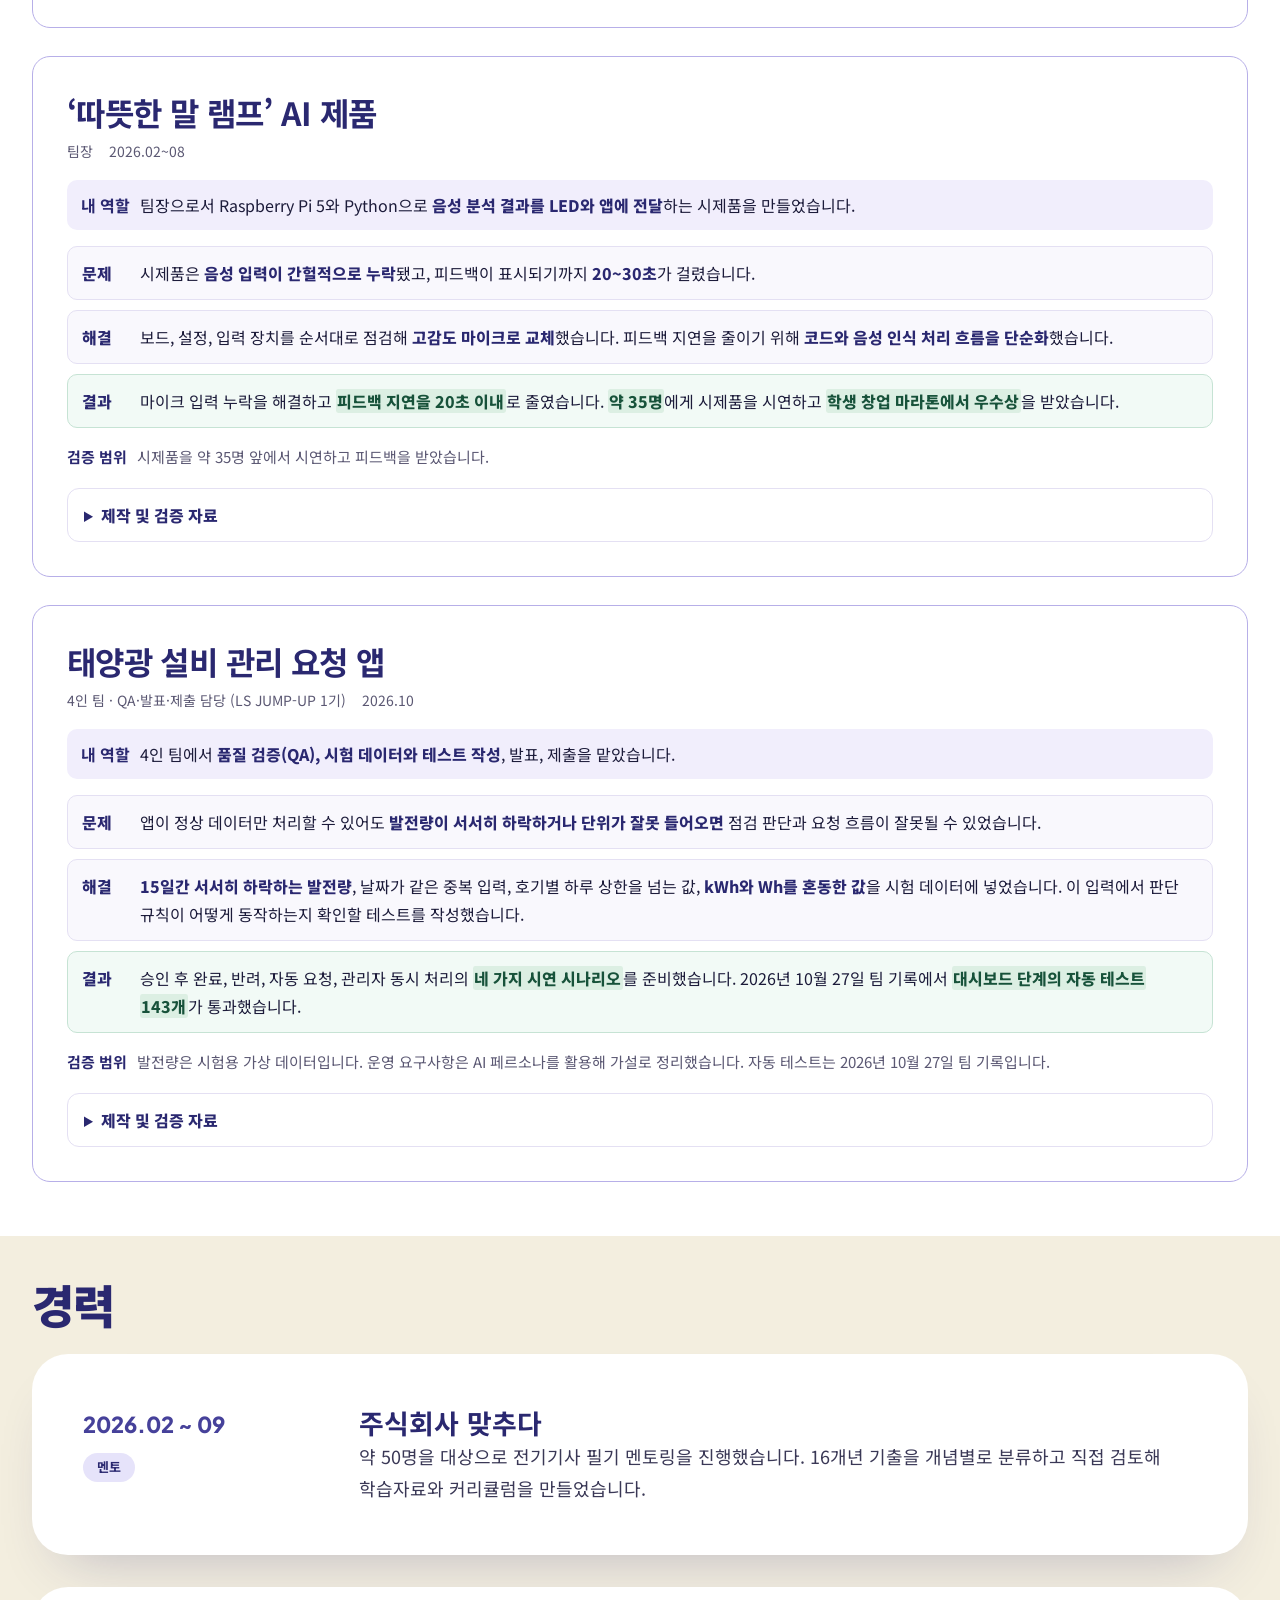
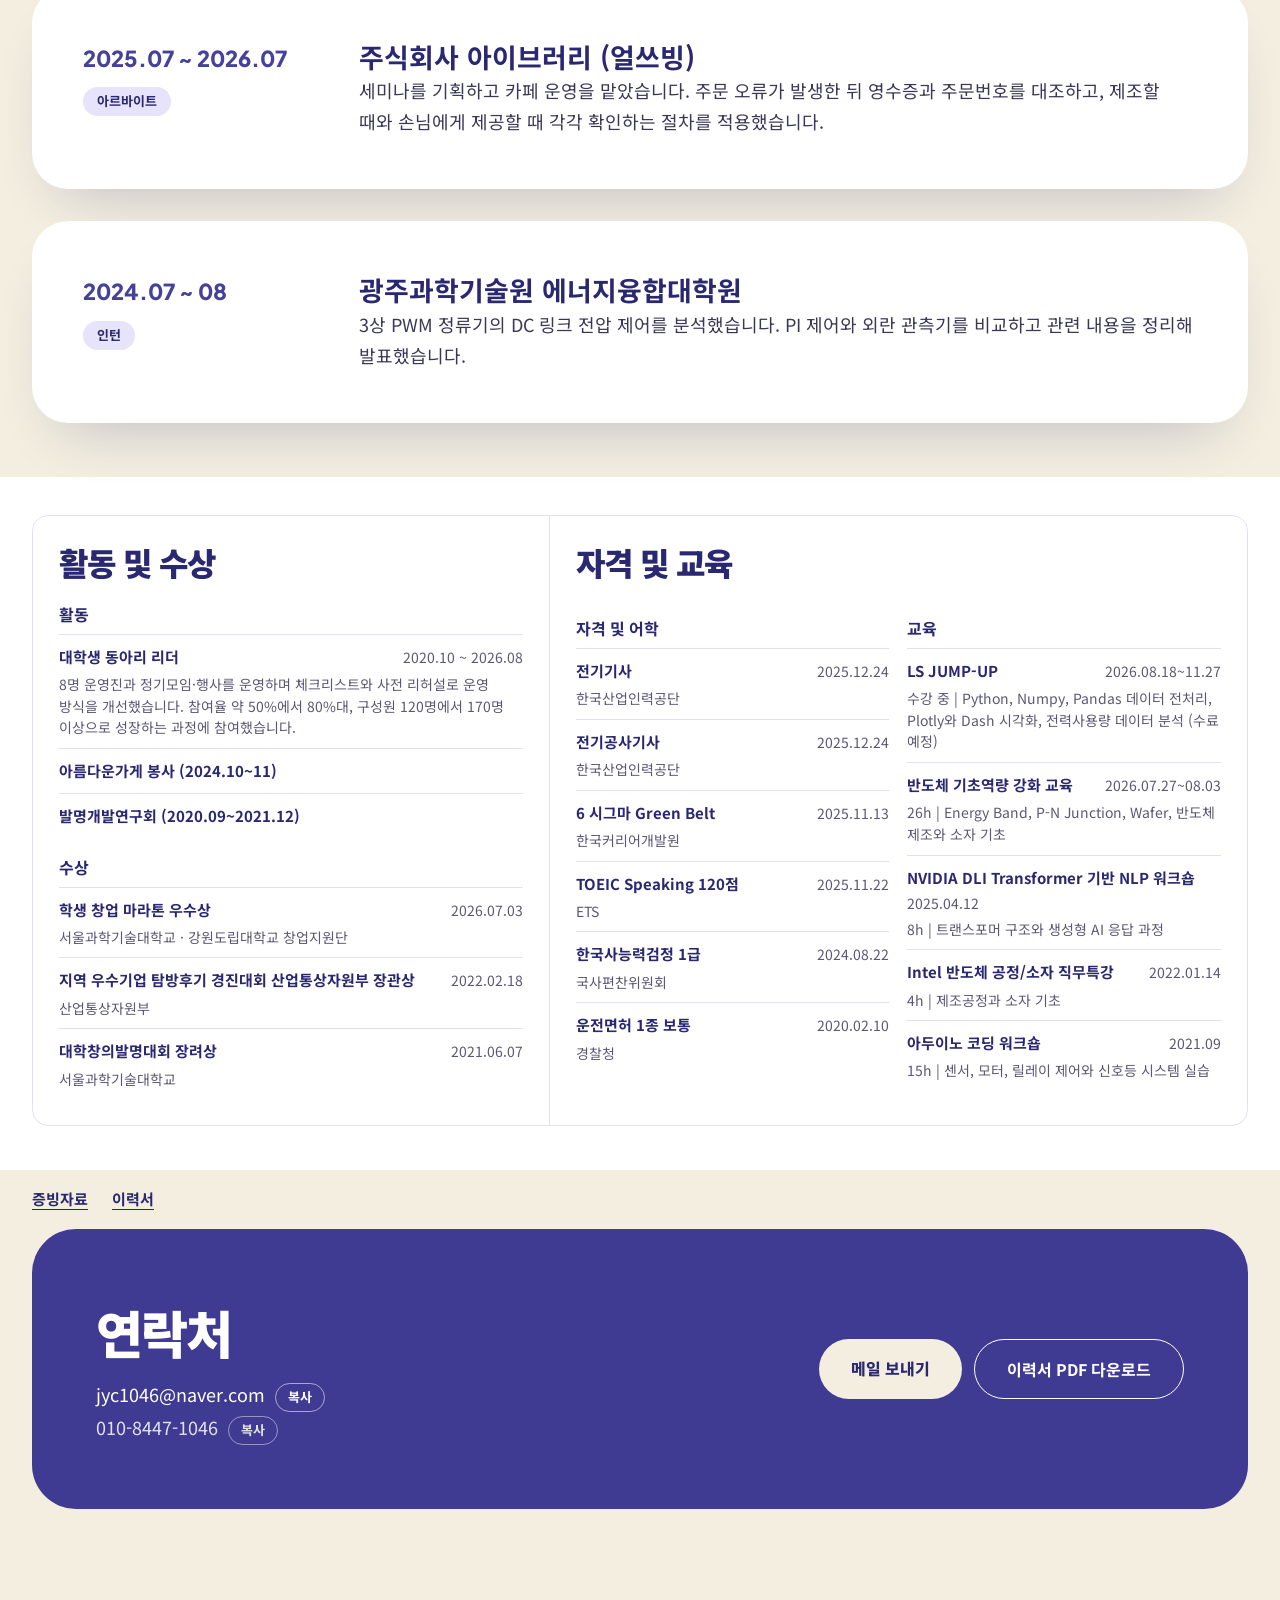
==== commit 5f815741: "Group activities and qualifications in one portfolio frame" ====
--- a/index.html
+++ b/index.html
@@ -8,13 +8,13 @@
 <link rel="preconnect" href="https://fonts.googleapis.com">
 <link href="https://fonts.googleapis.com/css2?family=Noto+Sans+KR:wght@400;500;700;900&family=Plus+Jakarta+Sans:wght@500;700;800&display=swap" rel="stylesheet">
 <link rel="stylesheet" href="style.css?v=20261123">
-<link rel="stylesheet" href="extra.css?v=portfolio-7">
+<link rel="stylesheet" href="extra.css?v=portfolio-9">
 </head>
 <body data-page="home">
 <div id="app"></div>
 <noscript>이 사이트는 JavaScript가 필요합니다.</noscript>
 <script src="data.js?v=portfolio-3"></script>
 <script src="data-extra.js?v=portfolio-3"></script>
-<script src="app.js?v=portfolio-7"></script>
+<script src="app.js?v=portfolio-9"></script>
 </body>
 </html>
--- a/extra.css
+++ b/extra.css
@@ -288,8 +288,10 @@
 .gph-button { width: 100%; padding: 0; border: 0; cursor: zoom-in; }
 .row .bd h3 { font-size: clamp(18px, 2.1vw, 28px); color: var(--ink); line-height: 1.35; }
 .home-records { padding: 38px 0 44px; background: #fff; }
-.home-records-grid { display: grid; grid-template-columns: repeat(2, minmax(0, 1fr)); gap: 24px; }
-.home-records-grid > section { padding: clamp(15px, 2.4vw, 26px); border: 1px solid var(--line); border-radius: 16px; scroll-margin-top: 18px; }
+.home-records-frame { display: grid; grid-template-columns: minmax(0, .85fr) minmax(0, 1.15fr); border: 1px solid var(--line); border-radius: 16px; background: #fff; }
+.home-records-frame > section { min-width: 0; padding: clamp(16px, 2.2vw, 26px); scroll-margin-top: 18px; }
+.home-records-frame > section + section { border-inline-start: 1px solid var(--line); }
+.home-records-categories { display: grid; grid-template-columns: repeat(2, minmax(0, 1fr)); gap: 18px; }
 .home-records h2.t { margin: 0 0 18px; font-size: clamp(22px, 2.8vw, 32px); color: var(--ink); }
 .home-records h3 { margin: 14px 0 6px; color: var(--ink); font-size: 16px; }
 .home-records ul { margin: 0; padding: 0; list-style: none; }
@@ -298,8 +300,12 @@
 .home-record strong { font-size: 15px; color: var(--ink); }
 .home-record-date, .home-record p { color: var(--muted); font-size: 14px; line-height: 1.55; }
 .home-record p { margin: 4px 0 0; }
+@media (max-width: 1000px) {
+  .home-records-categories { grid-template-columns: 1fr; gap: 0; }
+}
 @media (max-width: 770px) {
-  .home-records-grid { grid-template-columns: 1fr; }
+  .home-records-frame { grid-template-columns: 1fr; }
+  .home-records-frame > section + section { border-inline-start: 0; border-top: 1px solid var(--line); }
 }
 .home-resources { display: flex; flex-wrap: wrap; gap: 10px 24px; padding-top: 16px; padding-bottom: 16px; color: var(--ink); font-size: 15px; font-weight: 700; }
 .home-resources a { text-decoration: underline; text-underline-offset: 4px; }
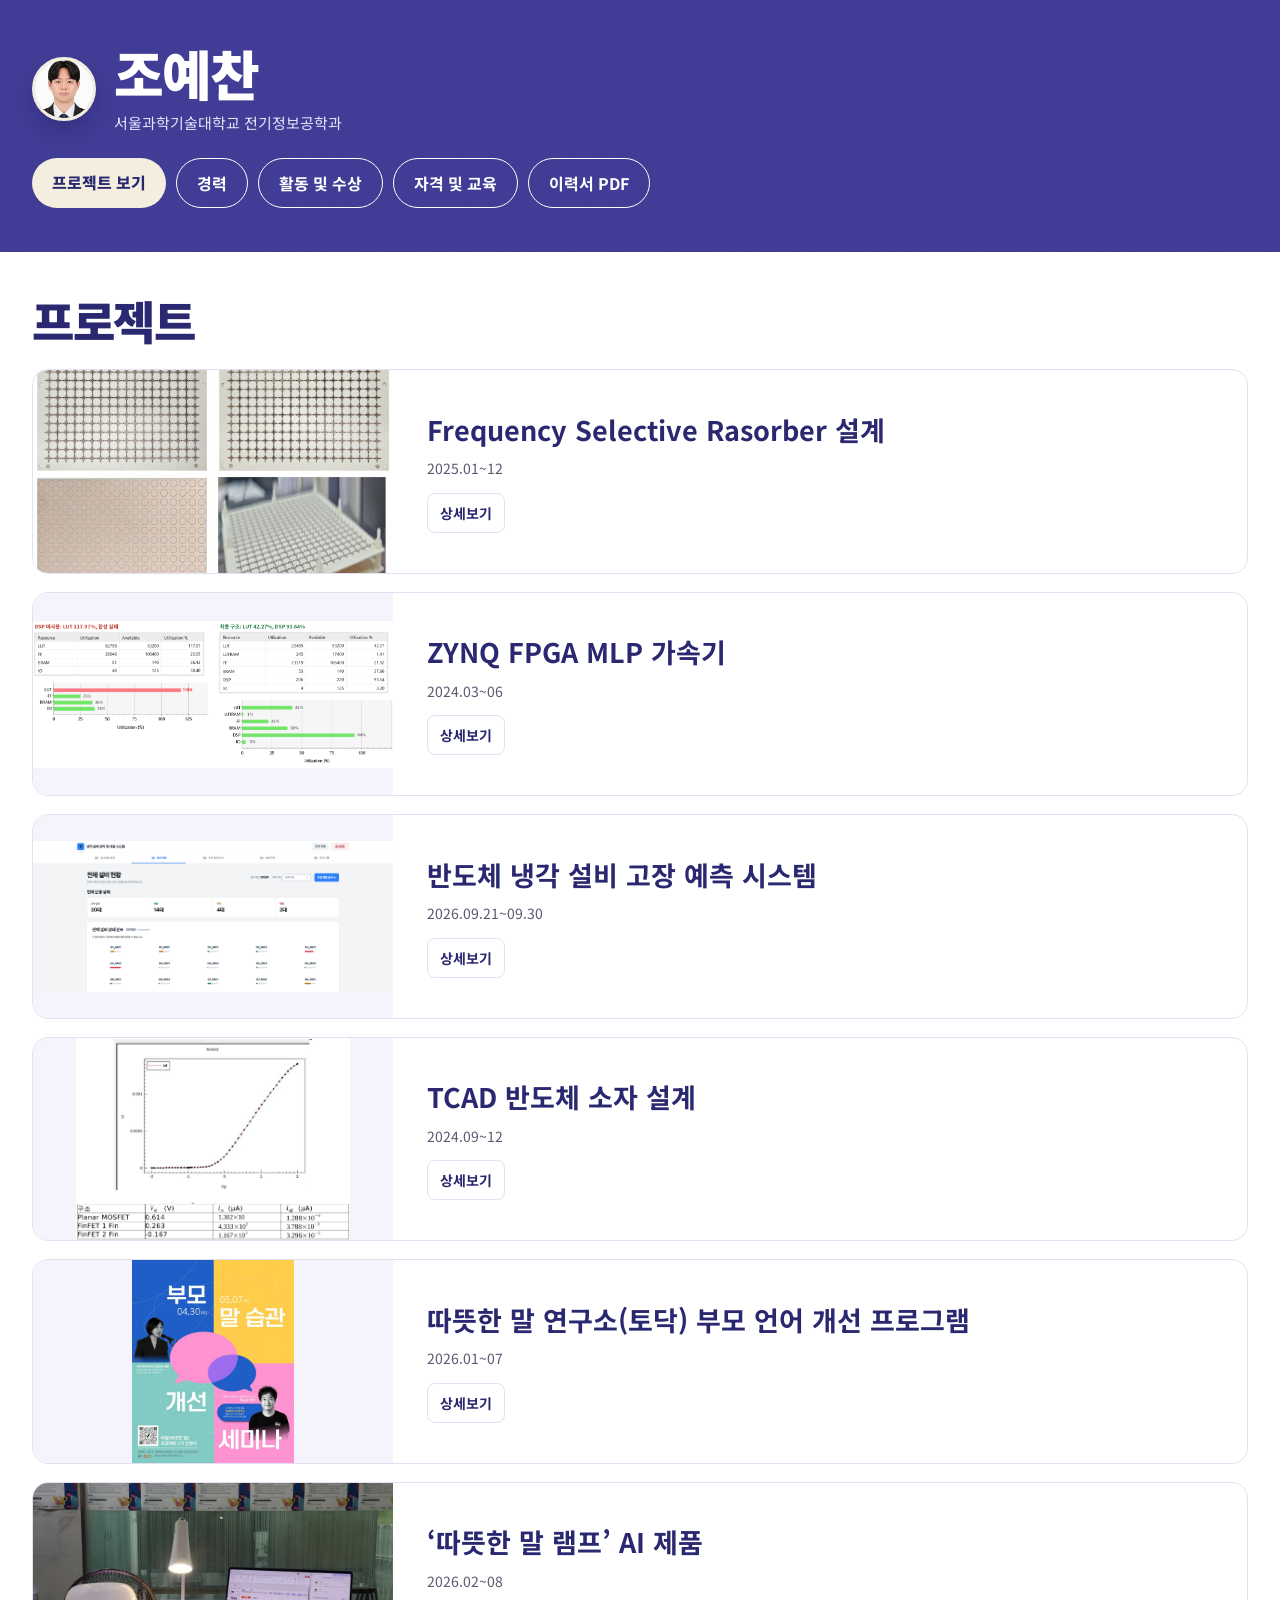
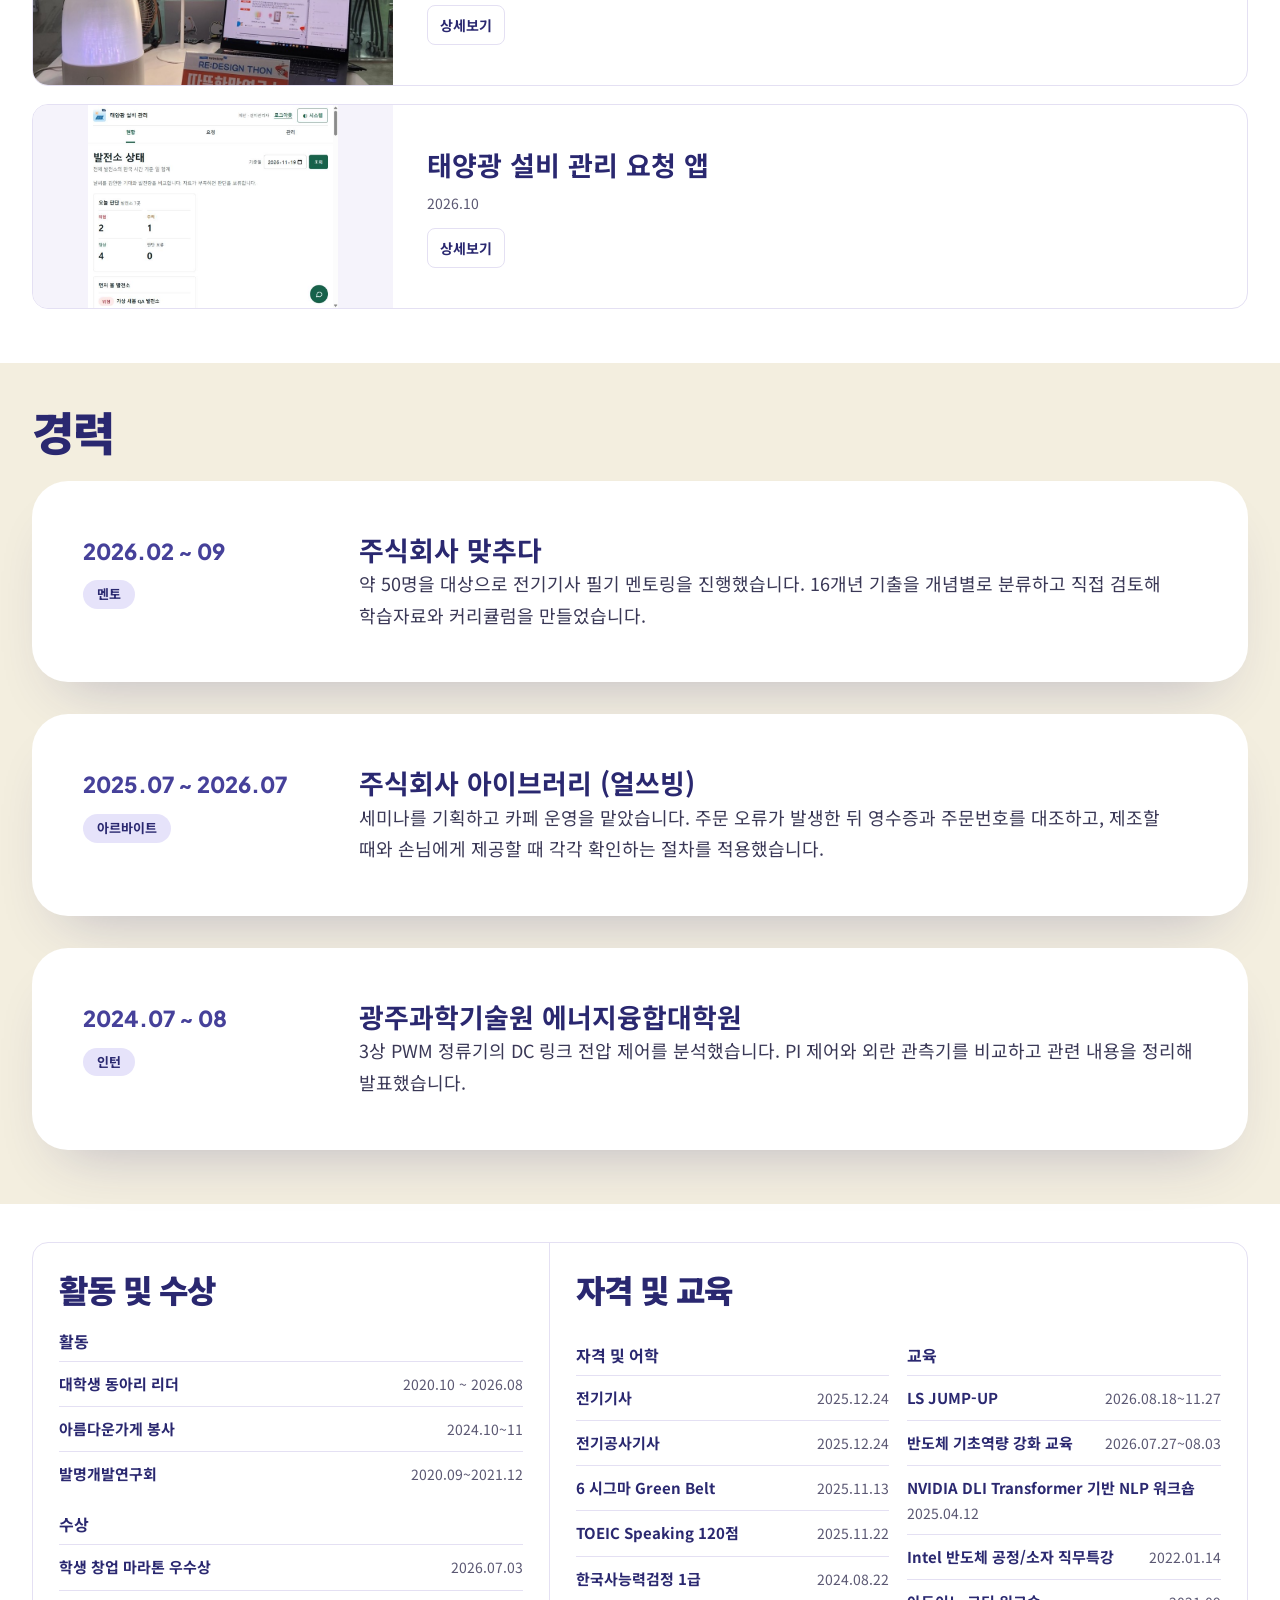
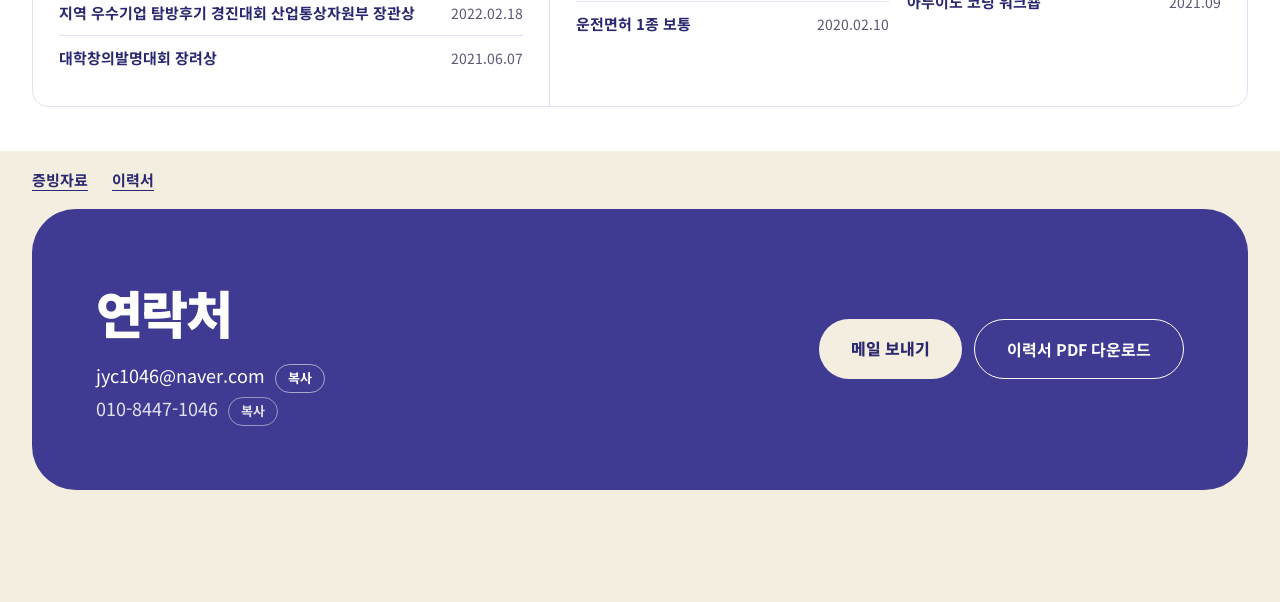
==== commit 9c7a83b5: "Stack project previews with inline details and simplify records" ====
--- a/index.html
+++ b/index.html
@@ -8,13 +8,13 @@
 <link rel="preconnect" href="https://fonts.googleapis.com">
 <link href="https://fonts.googleapis.com/css2?family=Noto+Sans+KR:wght@400;500;700;900&family=Plus+Jakarta+Sans:wght@500;700;800&display=swap" rel="stylesheet">
 <link rel="stylesheet" href="style.css?v=20261123">
-<link rel="stylesheet" href="extra.css?v=portfolio-9">
+<link rel="stylesheet" href="extra.css?v=portfolio-10">
 </head>
 <body data-page="home">
 <div id="app"></div>
 <noscript>이 사이트는 JavaScript가 필요합니다.</noscript>
 <script src="data.js?v=portfolio-3"></script>
 <script src="data-extra.js?v=portfolio-3"></script>
-<script src="app.js?v=portfolio-9"></script>
+<script src="app.js?v=portfolio-10"></script>
 </body>
 </html>
--- a/extra.css
+++ b/extra.css
@@ -235,23 +235,23 @@
 .home-links .btn { padding: 10px 20px; }
 section.home-projects, section.home-career { padding: 40px 0 54px; }
 .home-projects h2.t, .home-career h2.t { margin: 0 0 20px; }
-.project-grid { --project-columns: 3; display: grid; grid-template-columns: repeat(var(--project-columns), minmax(0, 1fr)); gap: 18px; }
-.project-preview-card { min-width: 0; display: flex; flex-direction: column; overflow: hidden; border: 1px solid var(--line); border-radius: 16px; background: #fff; }
-.project-preview-media { aspect-ratio: 16 / 9; background: #f5f3fb; overflow: hidden; }
+.project-list { display: grid; gap: 18px; }
+.project-item { min-width: 0; overflow: hidden; border: 1px solid var(--line); border-radius: 16px; background: #fff; scroll-margin-top: 18px; }
+.project-preview-card { display: grid; grid-template-columns: minmax(0, min(40%, 360px)) minmax(0, 1fr); list-style: none; cursor: pointer; }
+.project-preview-card::-webkit-details-marker { display: none; }
+.project-preview-card:focus-visible { outline-offset: -3px; }
+.project-preview-media { display: block; aspect-ratio: 16 / 9; background: #f5f3fb; overflow: hidden; }
 .project-preview-media img { display: block; width: 100%; height: 100%; object-fit: contain; }
 .project-preview-media.is-photo img { object-fit: cover; }
-.project-preview-body { display: flex; flex-direction: column; flex: 1; gap: 8px; padding: 16px 18px 18px; }
-.project-preview-body h3 { margin: 0; color: var(--ink); font-size: 18px; line-height: 1.45; }
-.project-preview-body p { margin: 0 0 4px; color: var(--muted); font-size: 14px; }
-.project-preview-link { display: inline-flex; align-items: center; align-self: flex-start; min-height: 40px; padding: 6px 12px; border: 1px solid var(--line); border-radius: 8px; background: #fff; color: var(--ink); font: inherit; font-size: 14px; font-weight: 700; text-decoration: none; cursor: pointer; }
-.project-preview-link { margin-top: auto; }
-.project-preview-link:hover { background: #eee9fb; opacity: 1; }
-section.project-details { padding: 12px 0 54px; }
-.project-details h2.t { margin: 0 0 20px; }
-.project-chapter { padding: clamp(20px, 3vw, 34px); scroll-margin-top: 18px; border: 1px solid #b7afe8; border-radius: 18px; background: #fff; }
-.project-chapter + .project-chapter { margin-top: clamp(18px, 2.5vw, 28px); }
-.project-chapter-header h3 { margin: 0; color: var(--ink); font-size: clamp(21px, 3vw, 32px); line-height: 1.32; letter-spacing: -.02em; }
-.project-meta { display: flex; flex-wrap: wrap; gap: 4px 16px; margin-top: 6px; color: var(--muted); font-size: 14px; }
+.project-preview-body { display: flex; flex-direction: column; justify-content: center; align-items: flex-start; gap: 8px; padding: 18px clamp(16px, 3vw, 34px); }
+.project-preview-title { color: var(--ink); font-size: clamp(18px, 2.15vw, 27px); line-height: 1.4; }
+.project-preview-date { color: var(--muted); font-size: 14px; }
+.project-preview-action { display: inline-flex; align-items: center; min-height: 40px; margin-top: 4px; padding: 6px 12px; border: 1px solid var(--line); border-radius: 8px; background: #fff; color: var(--ink); font-size: 14px; font-weight: 700; }
+.project-preview-card:hover .project-preview-action, .project-item[open] > .project-preview-card .project-preview-action { background: #eee9fb; }
+.project-hide, .project-item[open] > .project-preview-card .project-show { display: none; }
+.project-item[open] > .project-preview-card .project-hide { display: inline; }
+.project-chapter { padding: clamp(16px, 3vw, 30px); border-top: 1px solid var(--line); }
+.project-meta { margin: 0; color: var(--muted); font-size: 14px; }
 .project-role { display: flex; align-items: baseline; gap: 10px; margin-top: 16px; padding: 11px 14px; border-radius: 10px; background: #f1eefc; }
 .project-role > strong { flex: none; color: var(--ink); }
 .project-story { display: grid; gap: 10px; margin: 16px 0; }
@@ -269,13 +269,6 @@
 .proof-button span { padding: 4px 8px 4px 0; font-weight: 700; }
 .proof-button small { display: block; color: var(--muted); font-size: 14px; font-weight: 400; }
 .proof-button:hover { background: #f1eefc; }
-@media (prefers-reduced-motion: no-preference) {
-  .project-chapter > .project-chapter-header { animation: project-title-in .28s ease-out; }
-  @keyframes project-title-in {
-    from { transform: translateY(5px); }
-    to { transform: translateY(0); }
-  }
-}
 .project-evidence { margin-top: 18px; padding: 12px 16px; border: 1px solid var(--line); border-radius: 12px; }
 .project-evidence > summary { color: var(--ink); font-weight: 800; cursor: pointer; }
 .project-evidence-body { padding-top: 14px; }
@@ -295,11 +288,9 @@
 .home-records h2.t { margin: 0 0 18px; font-size: clamp(22px, 2.8vw, 32px); color: var(--ink); }
 .home-records h3 { margin: 14px 0 6px; color: var(--ink); font-size: 16px; }
 .home-records ul { margin: 0; padding: 0; list-style: none; }
-.home-record { padding: 9px 0; border-top: 1px solid var(--line); }
-.home-record > div { display: flex; flex-wrap: wrap; justify-content: space-between; align-items: baseline; gap: 2px 12px; }
+.home-record { display: flex; flex-wrap: wrap; justify-content: space-between; align-items: baseline; gap: 2px 12px; padding: 9px 0; border-top: 1px solid var(--line); }
 .home-record strong { font-size: 15px; color: var(--ink); }
-.home-record-date, .home-record p { color: var(--muted); font-size: 14px; line-height: 1.55; }
-.home-record p { margin: 4px 0 0; }
+.home-record-date { color: var(--muted); font-size: 14px; line-height: 1.55; }
 @media (max-width: 1000px) {
   .home-records-categories { grid-template-columns: 1fr; gap: 0; }
 }
@@ -309,14 +300,14 @@
 }
 .home-resources { display: flex; flex-wrap: wrap; gap: 10px 24px; padding-top: 16px; padding-bottom: 16px; color: var(--ink); font-size: 15px; font-weight: 700; }
 .home-resources a { text-decoration: underline; text-underline-offset: 4px; }
-@media (max-width: 850px) {
-  .project-grid { --project-columns: 2; }
+@media (max-width: 650px) {
+  .project-preview-card { grid-template-columns: 1fr; }
 }
 @media (max-width: 520px) {
   .home-hero { padding: 30px 0 34px; }
   .home-links .btn { padding: 8px 14px; font-size: 14px; }
   section.home-projects, section.home-career { padding: 30px 0 38px; }
-  .project-grid { --project-columns: 1; gap: 14px; }
+  .project-list { gap: 14px; }
   .project-chapter { padding: 15px; }
   .project-role { display: block; }
   .project-role > strong { display: block; margin-bottom: 3px; }
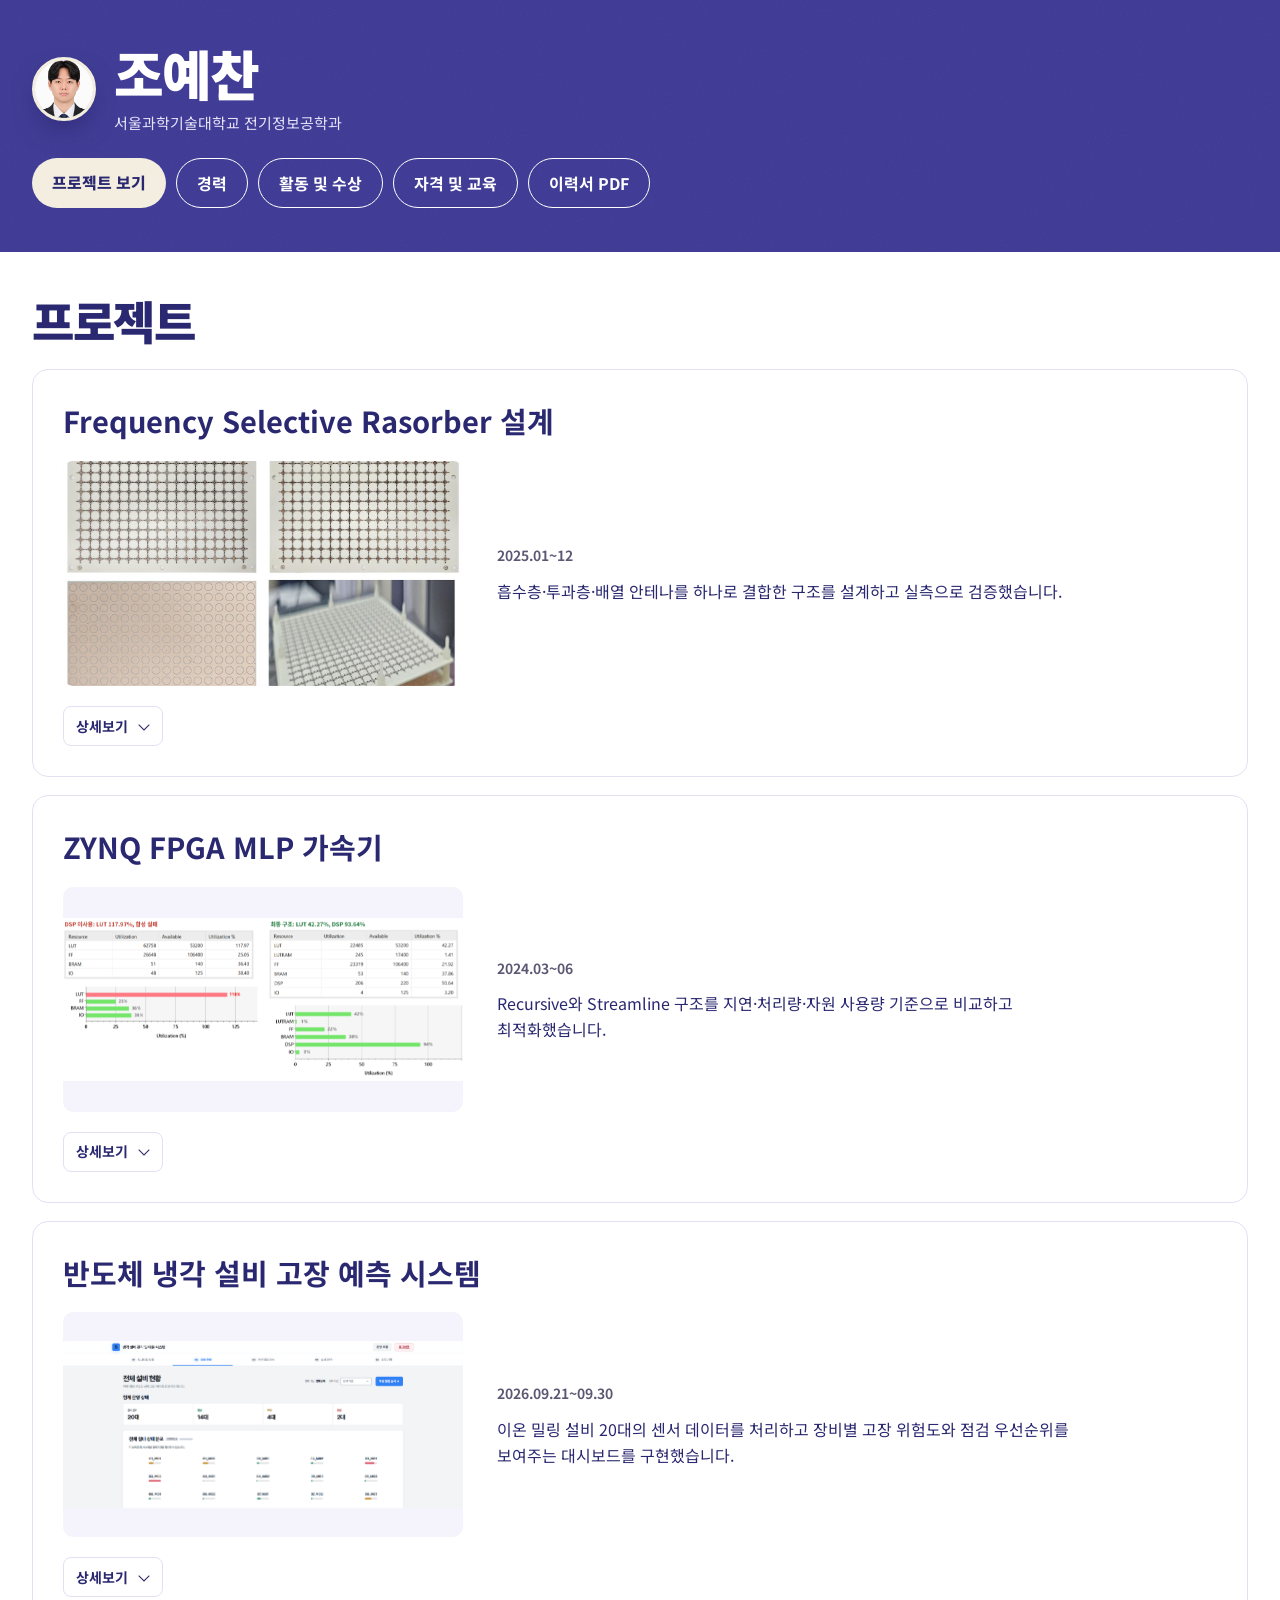
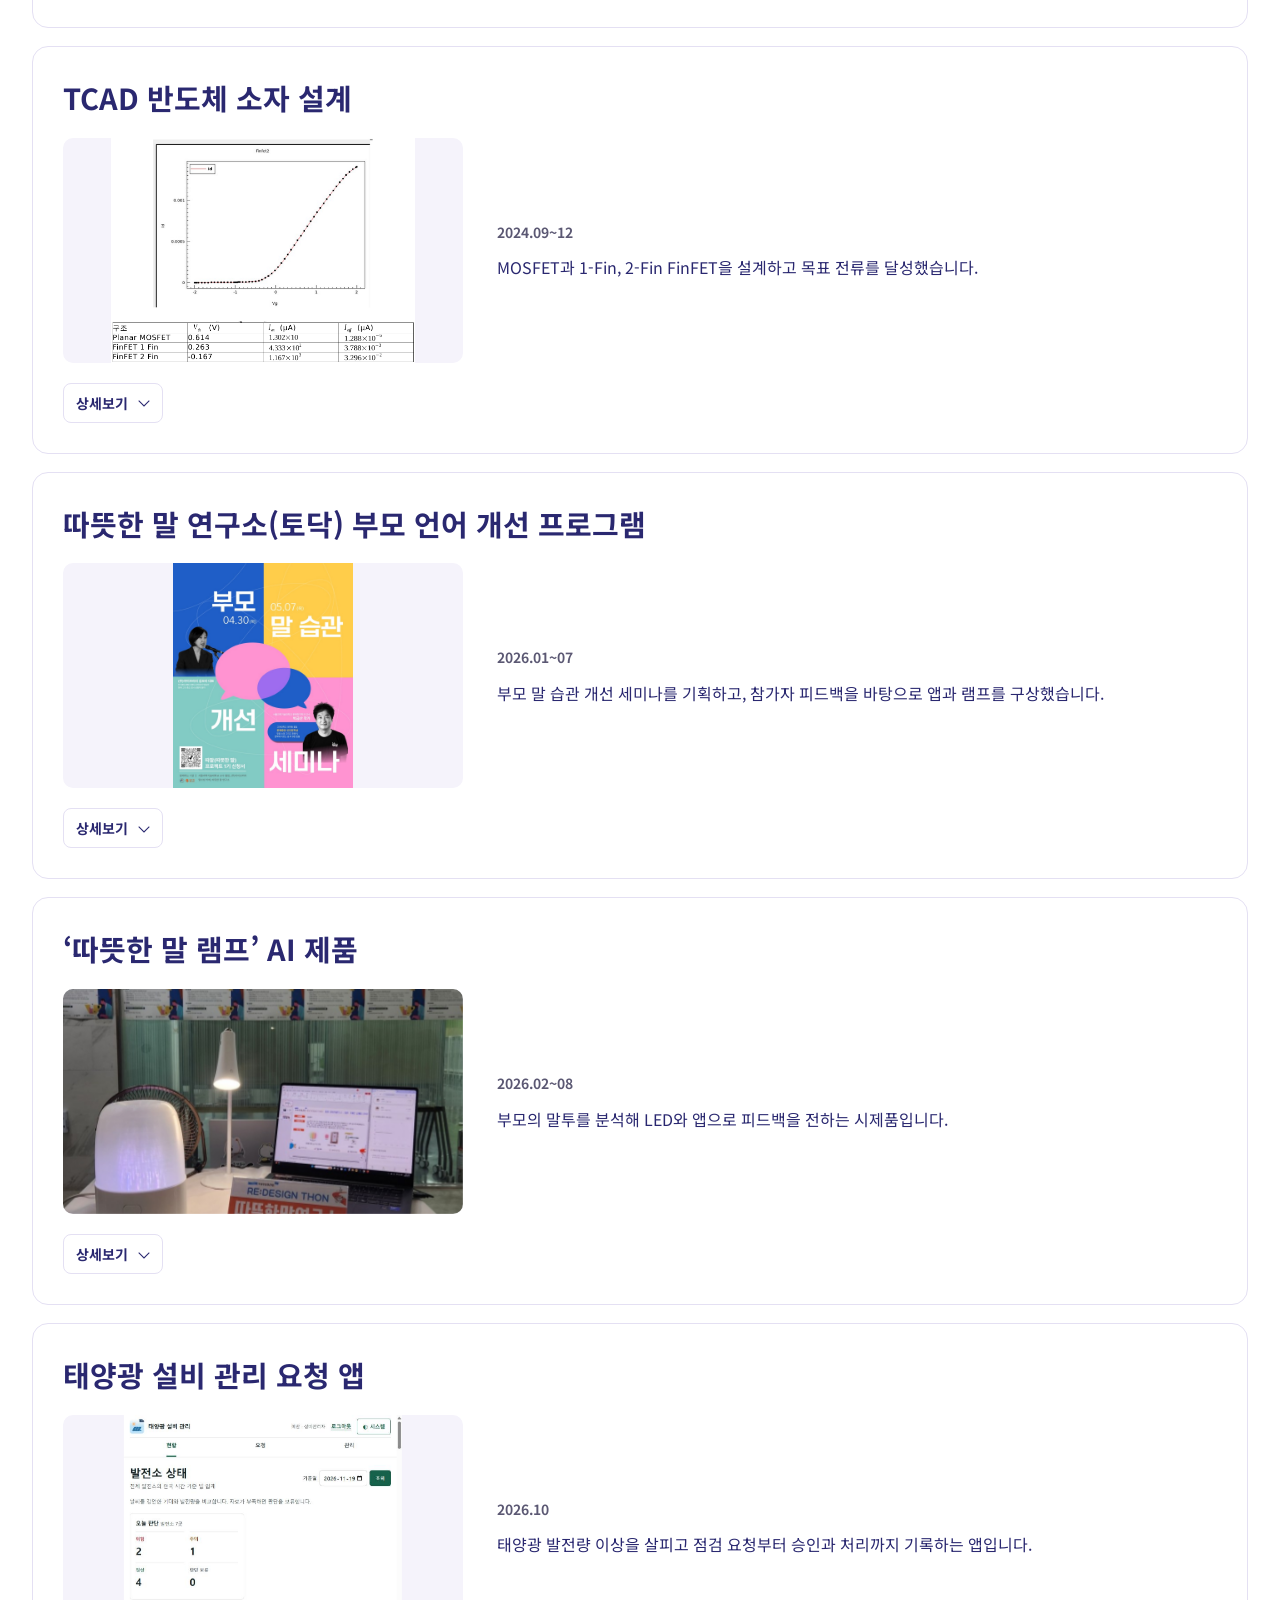
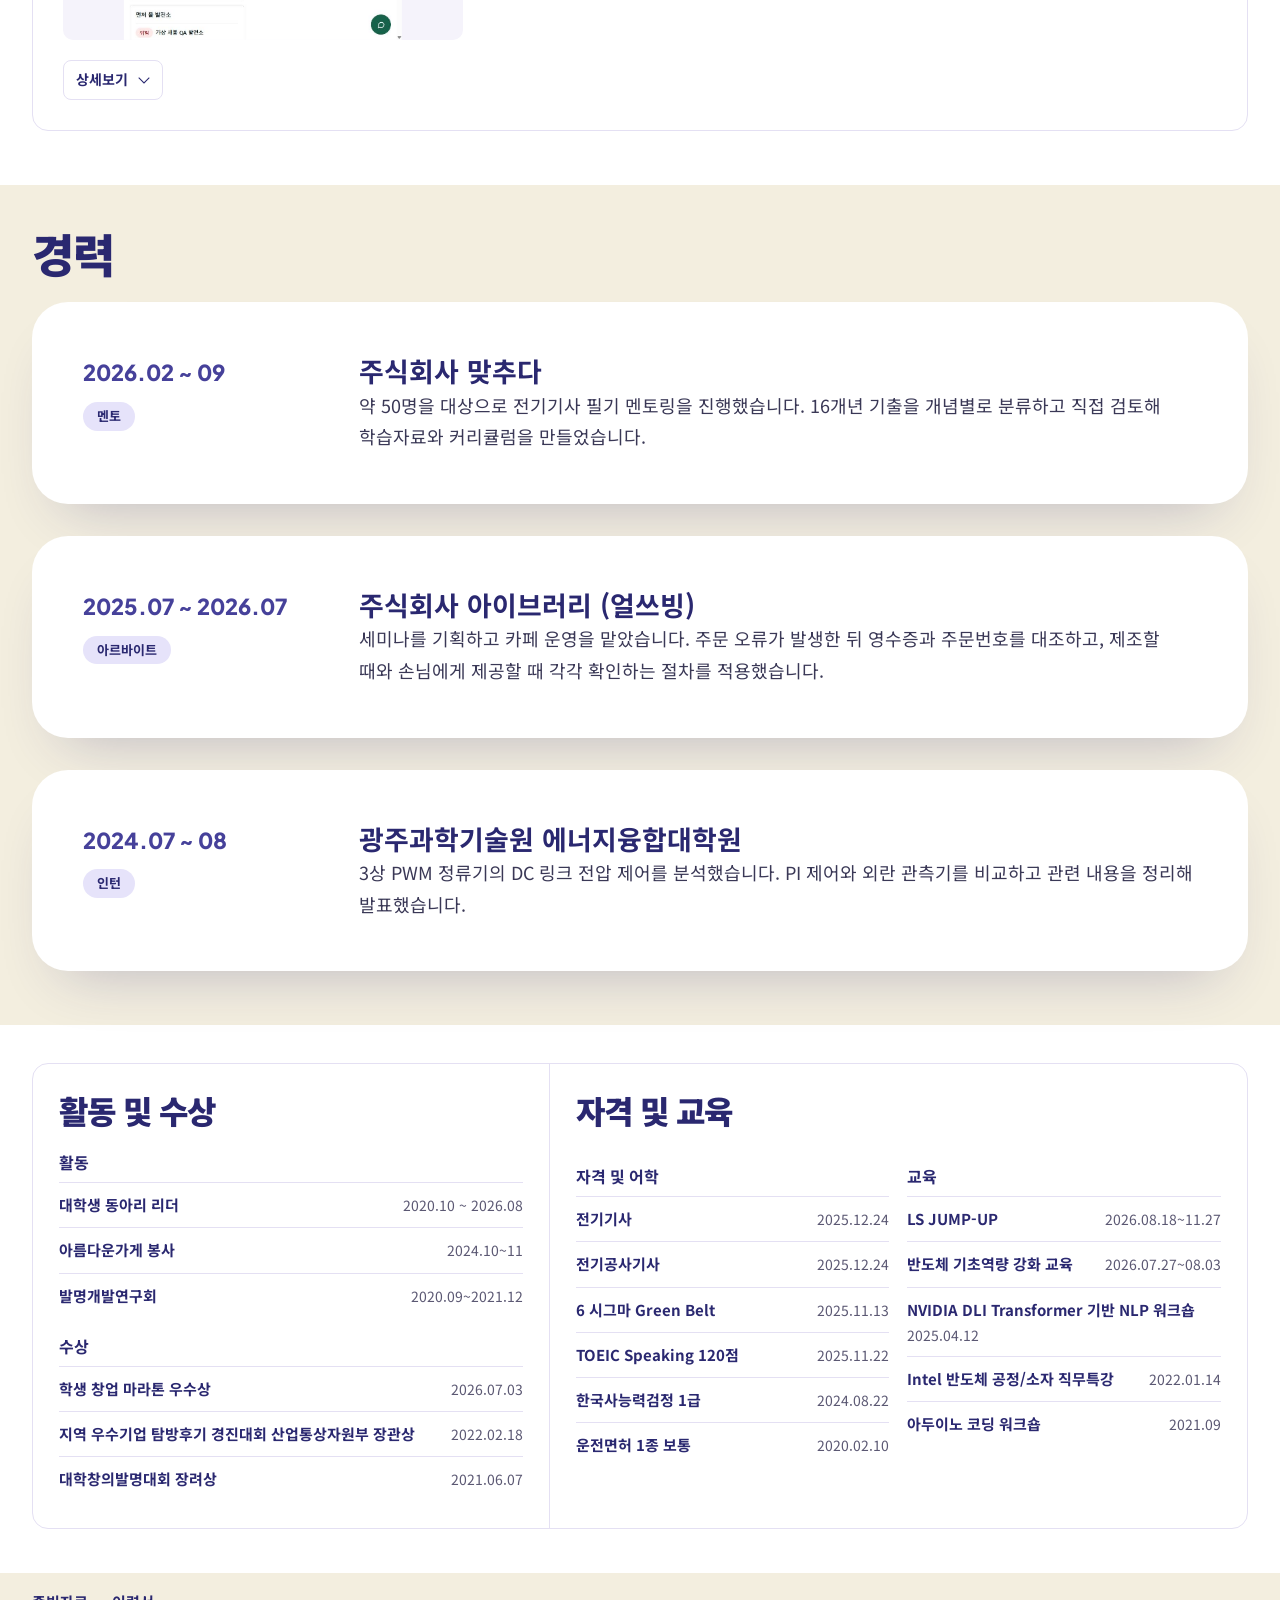
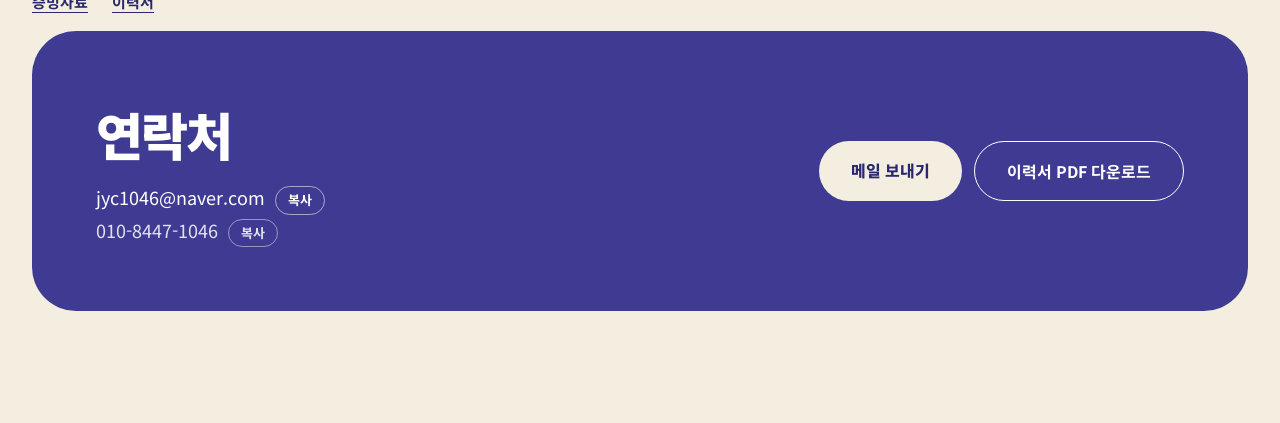
==== commit d4518f0f: "Arrange project title, cover and description with motion" ====
--- a/index.html
+++ b/index.html
@@ -8,13 +8,13 @@
 <link rel="preconnect" href="https://fonts.googleapis.com">
 <link href="https://fonts.googleapis.com/css2?family=Noto+Sans+KR:wght@400;500;700;900&family=Plus+Jakarta+Sans:wght@500;700;800&display=swap" rel="stylesheet">
 <link rel="stylesheet" href="style.css?v=20261123">
-<link rel="stylesheet" href="extra.css?v=portfolio-10">
+<link rel="stylesheet" href="extra.css?v=portfolio-11">
 </head>
 <body data-page="home">
 <div id="app"></div>
 <noscript>이 사이트는 JavaScript가 필요합니다.</noscript>
 <script src="data.js?v=portfolio-3"></script>
 <script src="data-extra.js?v=portfolio-3"></script>
-<script src="app.js?v=portfolio-10"></script>
+<script src="app.js?v=portfolio-11"></script>
 </body>
 </html>
--- a/extra.css
+++ b/extra.css
@@ -237,20 +237,34 @@
 .home-projects h2.t, .home-career h2.t { margin: 0 0 20px; }
 .project-list { display: grid; gap: 18px; }
 .project-item { min-width: 0; overflow: hidden; border: 1px solid var(--line); border-radius: 16px; background: #fff; scroll-margin-top: 18px; }
-.project-preview-card { display: grid; grid-template-columns: minmax(0, min(40%, 360px)) minmax(0, 1fr); list-style: none; cursor: pointer; }
+.project-preview-card { display: grid; gap: clamp(12px, 2vw, 20px); padding: clamp(16px, 2.6vw, 30px); list-style: none; cursor: pointer; }
 .project-preview-card::-webkit-details-marker { display: none; }
 .project-preview-card:focus-visible { outline-offset: -3px; }
-.project-preview-media { display: block; aspect-ratio: 16 / 9; background: #f5f3fb; overflow: hidden; }
+.project-preview-title { display: block; color: var(--ink); font-size: clamp(20px, 2.4vw, 29px); line-height: 1.4; }
+.project-preview-body { display: grid; grid-template-columns: minmax(0, min(45%, 400px)) minmax(0, 1fr); gap: clamp(16px, 3vw, 34px); align-items: center; }
+.project-preview-media { display: block; aspect-ratio: 16 / 9; border-radius: 10px; background: #f5f3fb; overflow: hidden; }
 .project-preview-media img { display: block; width: 100%; height: 100%; object-fit: contain; }
 .project-preview-media.is-photo img { object-fit: cover; }
-.project-preview-body { display: flex; flex-direction: column; justify-content: center; align-items: flex-start; gap: 8px; padding: 18px clamp(16px, 3vw, 34px); }
-.project-preview-title { color: var(--ink); font-size: clamp(18px, 2.15vw, 27px); line-height: 1.4; }
-.project-preview-date { color: var(--muted); font-size: 14px; }
-.project-preview-action { display: inline-flex; align-items: center; min-height: 40px; margin-top: 4px; padding: 6px 12px; border: 1px solid var(--line); border-radius: 8px; background: #fff; color: var(--ink); font-size: 14px; font-weight: 700; }
+.project-preview-copy { display: flex; flex-direction: column; gap: 10px; min-width: 0; }
+.project-preview-date { color: var(--muted); font-size: 14px; font-weight: 650; }
+.project-preview-description { max-width: 39em; color: var(--ink); font-size: 16px; line-height: 1.65; }
+.project-preview-action { display: inline-flex; align-items: center; justify-self: start; gap: 12px; min-height: 40px; padding: 6px 12px; border: 1px solid var(--line); border-radius: 8px; background: #fff; color: var(--ink); font-size: 14px; font-weight: 700; }
+.project-preview-action::after { content: ""; width: 7px; height: 7px; margin: -3px 2px 0 0; border: solid currentColor; border-width: 0 1.5px 1.5px 0; transform: rotate(45deg); }
+.project-item[open] > .project-preview-card .project-preview-action::after { margin-top: 3px; transform: rotate(225deg); }
 .project-preview-card:hover .project-preview-action, .project-item[open] > .project-preview-card .project-preview-action { background: #eee9fb; }
 .project-hide, .project-item[open] > .project-preview-card .project-show { display: none; }
 .project-item[open] > .project-preview-card .project-hide { display: inline; }
 .project-chapter { padding: clamp(16px, 3vw, 30px); border-top: 1px solid var(--line); }
+@media (prefers-reduced-motion: no-preference) {
+  .project-preview-action { transition: background-color .2s ease; }
+  .project-preview-action::after { transition: transform .22s ease, margin-top .22s ease; }
+  .project-arrived .project-preview-title { animation: project-copy-in .38s ease-out both; }
+  .project-arrived .project-preview-copy { animation: project-copy-in .44s .06s ease-out both; }
+  .project-arrived .project-preview-media img { animation: project-image-in .5s ease-out both; }
+  .project-item[open] > .project-chapter { animation: project-copy-in .25s ease-out both; }
+  @keyframes project-copy-in { from { opacity: .55; transform: translateY(8px); } to { opacity: 1; transform: translateY(0); } }
+  @keyframes project-image-in { from { opacity: .65; transform: scale(1.035); } to { opacity: 1; transform: scale(1); } }
+}
 .project-meta { margin: 0; color: var(--muted); font-size: 14px; }
 .project-role { display: flex; align-items: baseline; gap: 10px; margin-top: 16px; padding: 11px 14px; border-radius: 10px; background: #f1eefc; }
 .project-role > strong { flex: none; color: var(--ink); }
@@ -301,7 +315,7 @@
 .home-resources { display: flex; flex-wrap: wrap; gap: 10px 24px; padding-top: 16px; padding-bottom: 16px; color: var(--ink); font-size: 15px; font-weight: 700; }
 .home-resources a { text-decoration: underline; text-underline-offset: 4px; }
 @media (max-width: 650px) {
-  .project-preview-card { grid-template-columns: 1fr; }
+  .project-preview-body { grid-template-columns: 1fr; }
 }
 @media (max-width: 520px) {
   .home-hero { padding: 30px 0 34px; }
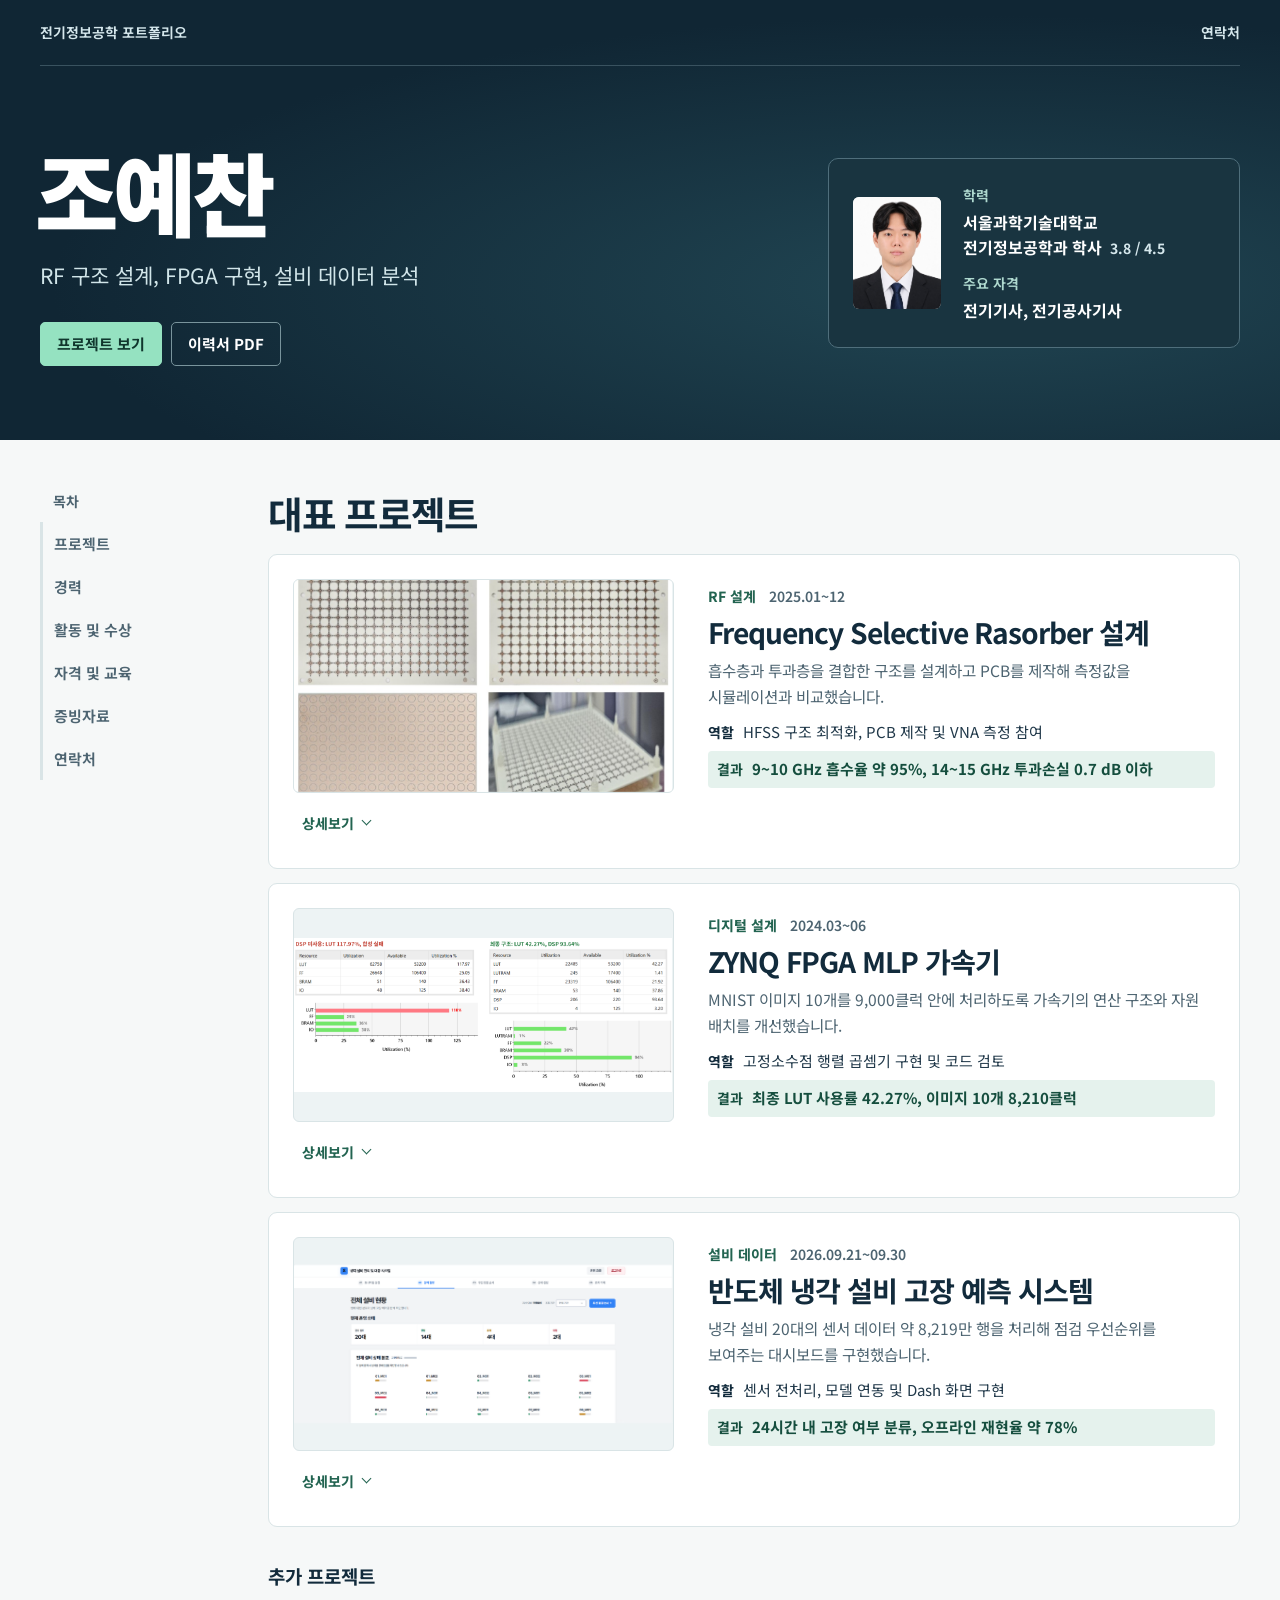
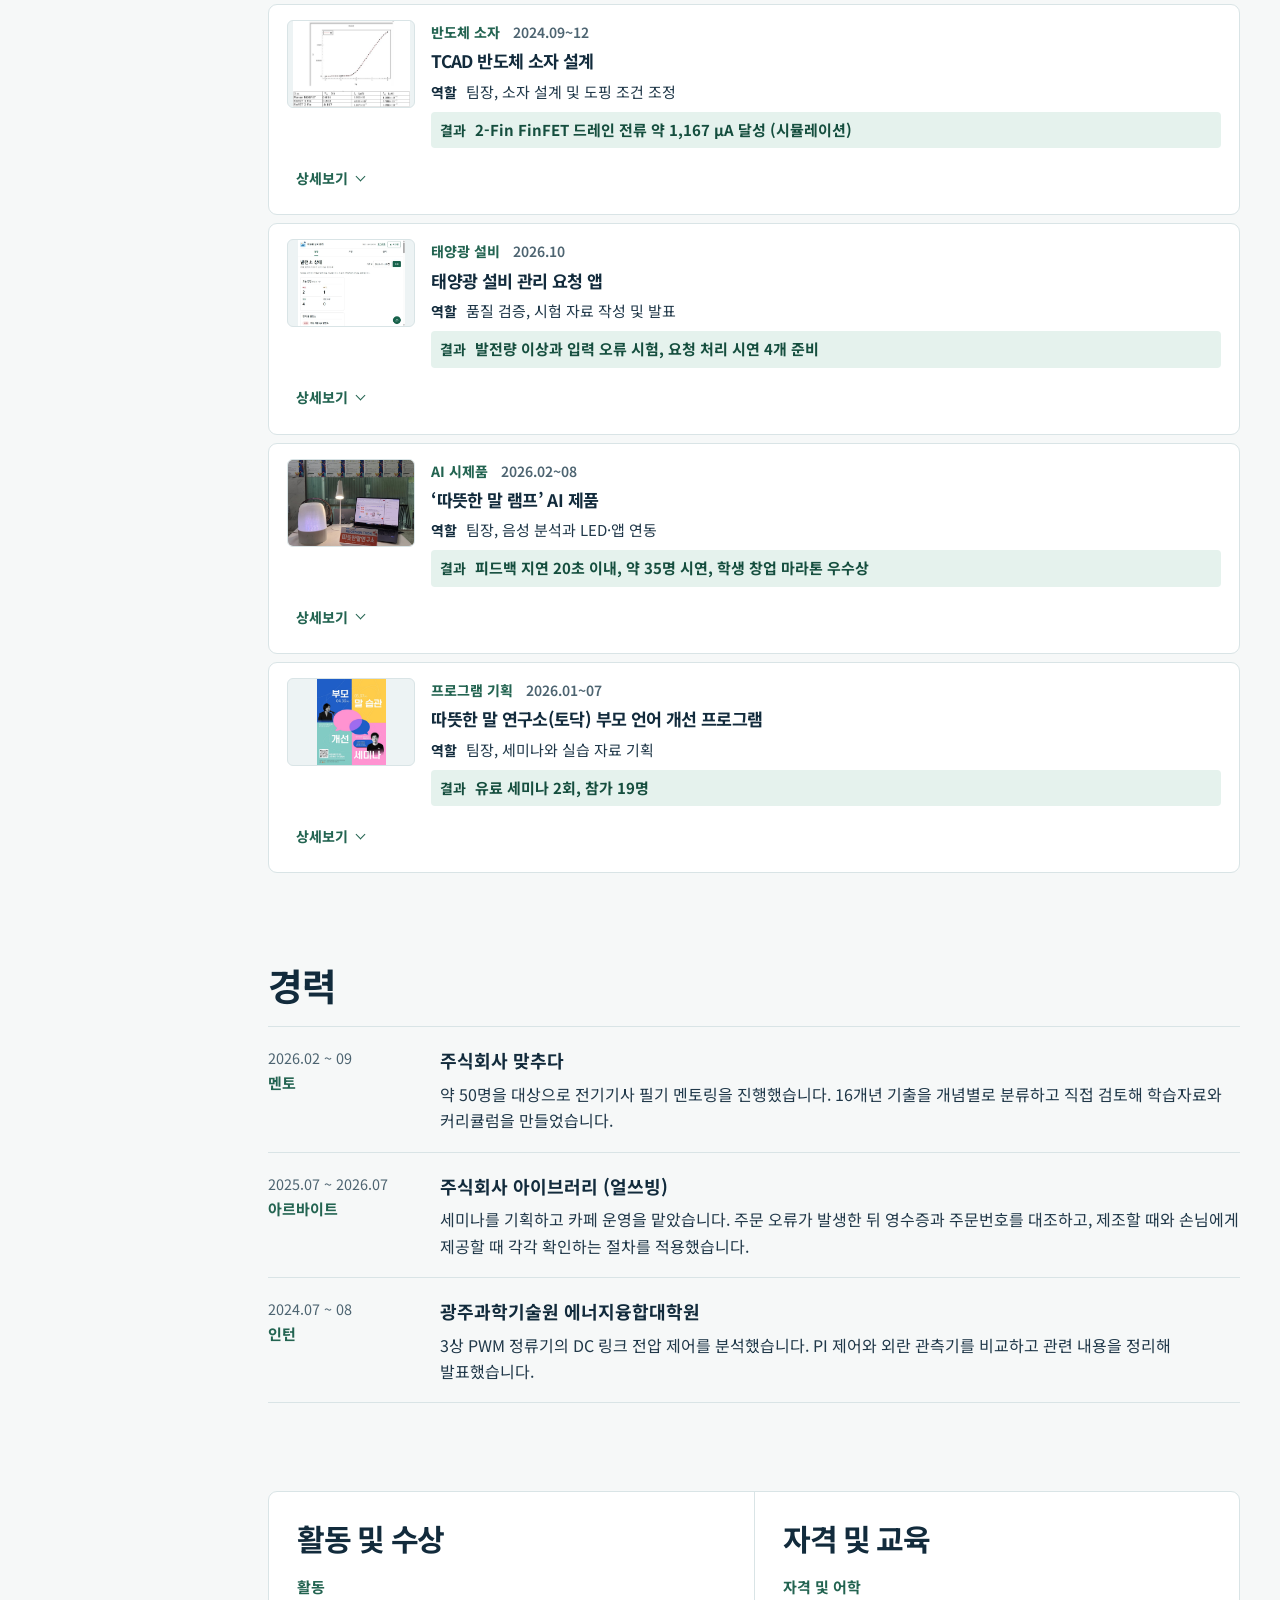
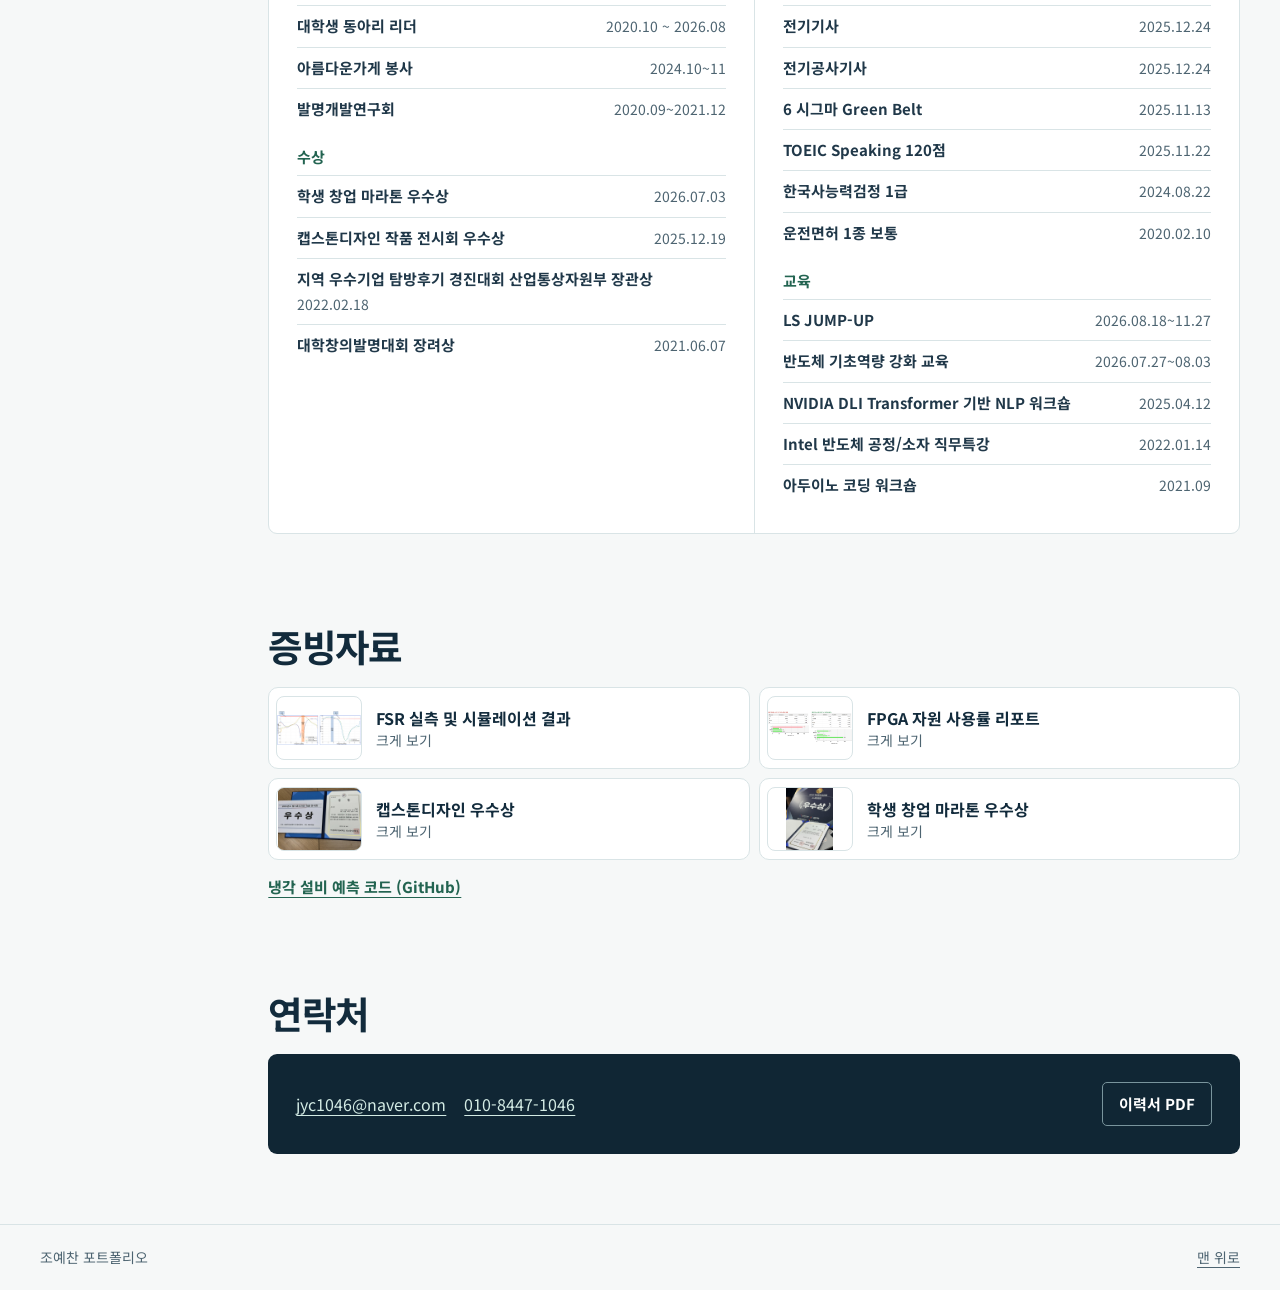
==== commit 663d5d1e: "Rebuild portfolio as a single engineering profile" ====
--- a/index.html
+++ b/index.html
@@ -3,18 +3,19 @@
 <head>
 <meta charset="utf-8">
 <meta name="viewport" content="width=device-width, initial-scale=1">
-<title>조예찬 | 포트폴리오</title>
-<meta name="description" content="조예찬의 전기정보공학 포트폴리오. RF 구조 설계, FPGA 가속기, 반도체 설비 데이터 분석 프로젝트의 문제, 해결, 결과와 검증 자료를 확인할 수 있습니다.">
+<title>조예찬 | 전기정보공학 포트폴리오</title>
+<meta name="description" content="조예찬의 전기정보공학 포트폴리오. 학력, 자격, RF·FPGA·설비 데이터 프로젝트, 경력, 수상과 증빙자료를 한 페이지에서 확인할 수 있습니다.">
+<meta name="theme-color" content="#102634">
 <link rel="preconnect" href="https://fonts.googleapis.com">
 <link href="https://fonts.googleapis.com/css2?family=Noto+Sans+KR:wght@400;500;700;900&family=Plus+Jakarta+Sans:wght@500;700;800&display=swap" rel="stylesheet">
 <link rel="stylesheet" href="style.css?v=20261123">
-<link rel="stylesheet" href="extra.css?v=portfolio-11">
+<link rel="stylesheet" href="extra.css?v=portfolio-12">
 </head>
 <body data-page="home">
 <div id="app"></div>
-<noscript>이 사이트는 JavaScript가 필요합니다.</noscript>
-<script src="data.js?v=portfolio-3"></script>
+<noscript><main class="portfolio-shell"><h1>조예찬 포트폴리오</h1><p>프로젝트와 경력은 JavaScript를 켜면 볼 수 있습니다.</p><p><a href="assets/resume.pdf" download>이력서 PDF</a></p></main></noscript>
+<script src="data.js?v=portfolio-12"></script>
 <script src="data-extra.js?v=portfolio-3"></script>
-<script src="app.js?v=portfolio-11"></script>
+<script src="app.js?v=portfolio-12"></script>
 </body>
 </html>
--- a/extra.css
+++ b/extra.css
@@ -225,47 +225,7 @@
 @media print { #bot { display: none; } }
 
 
-/* Home */
-.home-hero { padding: 42px 0 44px; }
-.home-profile { display: flex; align-items: center; gap: 18px; }
-.home-profile .avatar { flex: 0 0 64px; width: 64px; height: 64px; }
-.home-profile h1 { margin: 0; font-size: clamp(32px, 5vw, 54px); line-height: 1.16; }
-.home-profile p { margin-top: 5px; color: #e6e3fa; font-size: 15px; }
-.home-links { display: flex; gap: 10px; flex-wrap: wrap; margin-top: 22px; }
-.home-links .btn { padding: 10px 20px; }
-section.home-projects, section.home-career { padding: 40px 0 54px; }
-.home-projects h2.t, .home-career h2.t { margin: 0 0 20px; }
-.project-list { display: grid; gap: 18px; }
-.project-item { min-width: 0; overflow: hidden; border: 1px solid var(--line); border-radius: 16px; background: #fff; scroll-margin-top: 18px; }
-.project-preview-card { display: grid; gap: clamp(12px, 2vw, 20px); padding: clamp(16px, 2.6vw, 30px); list-style: none; cursor: pointer; }
-.project-preview-card::-webkit-details-marker { display: none; }
-.project-preview-card:focus-visible { outline-offset: -3px; }
-.project-preview-title { display: block; color: var(--ink); font-size: clamp(20px, 2.4vw, 29px); line-height: 1.4; }
-.project-preview-body { display: grid; grid-template-columns: minmax(0, min(45%, 400px)) minmax(0, 1fr); gap: clamp(16px, 3vw, 34px); align-items: center; }
-.project-preview-media { display: block; aspect-ratio: 16 / 9; border-radius: 10px; background: #f5f3fb; overflow: hidden; }
-.project-preview-media img { display: block; width: 100%; height: 100%; object-fit: contain; }
-.project-preview-media.is-photo img { object-fit: cover; }
-.project-preview-copy { display: flex; flex-direction: column; gap: 10px; min-width: 0; }
-.project-preview-date { color: var(--muted); font-size: 14px; font-weight: 650; }
-.project-preview-description { max-width: 39em; color: var(--ink); font-size: 16px; line-height: 1.65; }
-.project-preview-action { display: inline-flex; align-items: center; justify-self: start; gap: 12px; min-height: 40px; padding: 6px 12px; border: 1px solid var(--line); border-radius: 8px; background: #fff; color: var(--ink); font-size: 14px; font-weight: 700; }
-.project-preview-action::after { content: ""; width: 7px; height: 7px; margin: -3px 2px 0 0; border: solid currentColor; border-width: 0 1.5px 1.5px 0; transform: rotate(45deg); }
-.project-item[open] > .project-preview-card .project-preview-action::after { margin-top: 3px; transform: rotate(225deg); }
-.project-preview-card:hover .project-preview-action, .project-item[open] > .project-preview-card .project-preview-action { background: #eee9fb; }
-.project-hide, .project-item[open] > .project-preview-card .project-show { display: none; }
-.project-item[open] > .project-preview-card .project-hide { display: inline; }
-.project-chapter { padding: clamp(16px, 3vw, 30px); border-top: 1px solid var(--line); }
-@media (prefers-reduced-motion: no-preference) {
-  .project-preview-action { transition: background-color .2s ease; }
-  .project-preview-action::after { transition: transform .22s ease, margin-top .22s ease; }
-  .project-arrived .project-preview-title { animation: project-copy-in .38s ease-out both; }
-  .project-arrived .project-preview-copy { animation: project-copy-in .44s .06s ease-out both; }
-  .project-arrived .project-preview-media img { animation: project-image-in .5s ease-out both; }
-  .project-item[open] > .project-chapter { animation: project-copy-in .25s ease-out both; }
-  @keyframes project-copy-in { from { opacity: .55; transform: translateY(8px); } to { opacity: 1; transform: translateY(0); } }
-  @keyframes project-image-in { from { opacity: .65; transform: scale(1.035); } to { opacity: 1; transform: scale(1); } }
-}
-.project-meta { margin: 0; color: var(--muted); font-size: 14px; }
+/* Project details */
 .project-role { display: flex; align-items: baseline; gap: 10px; margin-top: 16px; padding: 11px 14px; border-radius: 10px; background: #f1eefc; }
 .project-role > strong { flex: none; color: var(--ink); }
 .project-story { display: grid; gap: 10px; margin: 16px 0; }
@@ -282,7 +242,7 @@
 .proof-button img { flex: 0 0 102px; width: 102px; height: 64px; object-fit: contain; border: 1px solid var(--line); border-radius: 8px; background: #fff; }
 .proof-button span { padding: 4px 8px 4px 0; font-weight: 700; }
 .proof-button small { display: block; color: var(--muted); font-size: 14px; font-weight: 400; }
-.proof-button:hover { background: #f1eefc; }
+.proof-button:hover { background: var(--soft); }
 .project-evidence { margin-top: 18px; padding: 12px 16px; border: 1px solid var(--line); border-radius: 12px; }
 .project-evidence > summary { color: var(--ink); font-weight: 800; cursor: pointer; }
 .project-evidence-body { padding-top: 14px; }
@@ -294,37 +254,278 @@
 .project-evidence-body .btn { font-family: inherit; background: #fff; cursor: pointer; }
 .gph-button { width: 100%; padding: 0; border: 0; cursor: zoom-in; }
 .row .bd h3 { font-size: clamp(18px, 2.1vw, 28px); color: var(--ink); line-height: 1.35; }
-.home-records { padding: 38px 0 44px; background: #fff; }
-.home-records-frame { display: grid; grid-template-columns: minmax(0, .85fr) minmax(0, 1.15fr); border: 1px solid var(--line); border-radius: 16px; background: #fff; }
-.home-records-frame > section { min-width: 0; padding: clamp(16px, 2.2vw, 26px); scroll-margin-top: 18px; }
-.home-records-frame > section + section { border-inline-start: 1px solid var(--line); }
-.home-records-categories { display: grid; grid-template-columns: repeat(2, minmax(0, 1fr)); gap: 18px; }
-.home-records h2.t { margin: 0 0 18px; font-size: clamp(22px, 2.8vw, 32px); color: var(--ink); }
-.home-records h3 { margin: 14px 0 6px; color: var(--ink); font-size: 16px; }
-.home-records ul { margin: 0; padding: 0; list-style: none; }
-.home-record { display: flex; flex-wrap: wrap; justify-content: space-between; align-items: baseline; gap: 2px 12px; padding: 9px 0; border-top: 1px solid var(--line); }
-.home-record strong { font-size: 15px; color: var(--ink); }
-.home-record-date { color: var(--muted); font-size: 14px; line-height: 1.55; }
-@media (max-width: 1000px) {
-  .home-records-categories { grid-template-columns: 1fr; gap: 0; }
-}
-@media (max-width: 770px) {
-  .home-records-frame { grid-template-columns: 1fr; }
-  .home-records-frame > section + section { border-inline-start: 0; border-top: 1px solid var(--line); }
-}
-.home-resources { display: flex; flex-wrap: wrap; gap: 10px 24px; padding-top: 16px; padding-bottom: 16px; color: var(--ink); font-size: 15px; font-weight: 700; }
-.home-resources a { text-decoration: underline; text-underline-offset: 4px; }
-@media (max-width: 650px) {
-  .project-preview-body { grid-template-columns: 1fr; }
-}
-@media (max-width: 520px) {
-  .home-hero { padding: 30px 0 34px; }
-  .home-links .btn { padding: 8px 14px; font-size: 14px; }
-  section.home-projects, section.home-career { padding: 30px 0 38px; }
-  .project-list { gap: 14px; }
-  .project-chapter { padding: 15px; }
-  .project-role { display: block; }
-  .project-role > strong { display: block; margin-bottom: 3px; }
-  .project-stage { grid-template-columns: 1fr; gap: 3px; }
-  .project-evidence { padding: 10px; }
-}
+
+/* One-page portfolio */
+body[data-page="home"] {
+  --ground: #102634;
+  --cream: #e4f3ec;
+  --ink: #122b3c;
+  --text: #203849;
+  --muted: #4d6471;
+  --blue: #236451;
+  --line: #d9e4e6;
+  --soft: #eaf2f3;
+  --pass-ink: #154e3e;
+  --pass-bg: #e5f2ed;
+  --portfolio-bg: #f6f8f8;
+  --portfolio-accent: #95e2c1;
+  background: var(--portfolio-bg);
+}
+html:has(body[data-page="home"]) { scroll-behavior: auto; scroll-padding-top: 28px; }
+.portfolio-shell { width: min(100% - 72px, 1200px); margin-inline: auto; }
+.portfolio-skip { position: absolute; inset: 12px auto auto 12px; transform: translateY(-200%); z-index: 20; padding: 10px 14px; background: #fff; color: var(--ink); }
+.portfolio-skip:focus { transform: translateY(0); }
+.portfolio-hero {
+  color: #fff;
+  background-color: var(--ground);
+  background-image: radial-gradient(ellipse at 76% 65%, #214653 0%, transparent 67%);
+}
+.portfolio-masthead {
+  display: flex;
+  align-items: center;
+  justify-content: space-between;
+  gap: 16px;
+  min-height: 66px;
+  border-bottom: 1px solid #39525f;
+  color: #d5e7ec;
+  font-size: .875rem;
+  font-weight: 650;
+}
+.portfolio-masthead a { padding: 8px 0; }
+.portfolio-profile {
+  display: grid;
+  grid-template-columns: minmax(0, 1fr) minmax(300px, .58fr);
+  align-items: center;
+  gap: clamp(24px, 6vw, 80px);
+  padding-block: clamp(38px, 6vw, 74px);
+}
+.portfolio-profile h1 { margin-left: -.055em; font-size: clamp(3.3rem, 7.1vw, 6.25rem); letter-spacing: -.062em; line-height: 1.12; font-weight: 900; }
+.portfolio-profile-intro p { margin-top: 15px; color: #d1e5e9; font-size: clamp(1.02rem, 1.65vw, 1.32rem); }
+.portfolio-actions { display: flex; flex-wrap: wrap; gap: 9px; margin-top: 28px; }
+.portfolio-button {
+  display: inline-flex;
+  min-height: 44px;
+  align-items: center;
+  justify-content: center;
+  padding: 8px 16px;
+  border: 1px solid #79949c;
+  border-radius: 5px;
+  color: #fff;
+  font-weight: 700;
+  font-size: .9375rem;
+}
+.portfolio-button.primary { border-color: var(--portfolio-accent); background: var(--portfolio-accent); color: #10362d; }
+.portfolio-profile-facts {
+  min-width: 0;
+  display: grid;
+  grid-template-columns: 88px minmax(0, 1fr);
+  align-items: center;
+  gap: clamp(14px, 2vw, 22px);
+  padding: clamp(14px, 2.1vw, 24px);
+  border: 1px solid #4f6e7b;
+  border-radius: 10px;
+  background: #193440;
+}
+.portfolio-profile-facts img { width: 88px; height: 112px; object-fit: cover; object-position: center 28%; border-radius: 6px; background: #d1dde0; }
+.portfolio-profile-facts dl, .portfolio-profile-facts dd { margin: 0; }
+.portfolio-profile-facts dl > div + div { margin-top: 12px; }
+.portfolio-profile-facts dt { color: #afd9cf; font-size: .875rem; font-weight: 650; }
+.portfolio-profile-facts dd { margin-top: 2px; line-height: 1.55; font-weight: 700; }
+.portfolio-profile-facts dd span { display: inline-block; margin-left: 4px; color: #d5e7ec; font-size: .875rem; font-variant-numeric: tabular-nums; }
+
+.portfolio-layout {
+  display: grid;
+  grid-template-columns: 172px minmax(0, 1fr);
+  align-items: start;
+  gap: clamp(22px, 4.4vw, 62px);
+  padding-block: 49px 70px;
+}
+.portfolio-nav { position: sticky; top: 28px; align-self: start; padding-bottom: 10px; }
+.portfolio-nav p { margin: 0 0 9px 13px; color: var(--muted); font-size: .875rem; font-weight: 700; }
+.portfolio-nav a {
+  display: flex;
+  align-items: center;
+  min-height: 43px;
+  padding: 7px 11px;
+  border-inline-start: 3px solid var(--line);
+  color: var(--muted);
+  font-size: .9375rem;
+  font-weight: 650;
+}
+.portfolio-nav a:hover, .portfolio-nav a[aria-current="location"] {
+  border-color: var(--blue);
+  background: #e8f2ee;
+  color: #164f3f;
+  opacity: 1;
+}
+.portfolio-main { min-width: 0; }
+.portfolio-section + .portfolio-section { margin-top: clamp(52px, 7vw, 88px); }
+.portfolio-section h2 { margin-bottom: 18px; color: var(--ink); font-size: clamp(1.65rem, 3.1vw, 2.35rem); line-height: 1.25; letter-spacing: -.045em; }
+.portfolio-subtitle { margin: 32px 0 12px; color: var(--ink); font-size: 1.18rem; }
+
+.portfolio-featured { display: grid; gap: 14px; }
+.portfolio-project {
+  min-width: 0;
+  padding: 15px 18px;
+  background: #fff;
+  border: 1px solid var(--line);
+  border-radius: 9px;
+}
+.portfolio-project.is-featured { padding: clamp(16px, 2.4vw, 24px); }
+.portfolio-project-preview { display: grid; grid-template-columns: 128px minmax(0, 1fr); align-items: start; gap: 16px; }
+.is-featured .portfolio-project-preview { grid-template-columns: minmax(0, .75fr) minmax(0, 1fr); align-items: center; gap: clamp(18px, 3.2vw, 34px); }
+.portfolio-project-media { aspect-ratio: 16 / 11; overflow: hidden; background: #edf3f4; border: 1px solid var(--line); border-radius: 6px; }
+.is-featured .portfolio-project-media { aspect-ratio: 16 / 9; }
+.portfolio-project-media img { width: 100%; height: 100%; object-fit: contain; }
+.portfolio-project-media.is-photo img { object-fit: cover; }
+.portfolio-project-copy { min-width: 0; }
+.portfolio-project-meta {
+  display: flex;
+  flex-wrap: wrap;
+  gap: 1px 13px;
+  color: var(--muted);
+  font-size: .875rem;
+  font-weight: 600;
+  font-variant-numeric: tabular-nums;
+}
+.portfolio-project-meta span:first-child { color: var(--blue); font-weight: 750; }
+.portfolio-project-copy h3, .portfolio-project-copy h4 { margin: 5px 0 7px; color: var(--ink); font-size: clamp(1.2rem, 2.6vw, 1.76rem); line-height: 1.35; letter-spacing: -.036em; overflow-wrap: anywhere; }
+.portfolio-project-copy h4 { font-size: 1.08rem; }
+.portfolio-project-description { margin-bottom: 10px; color: var(--muted); font-size: .975rem; line-height: 1.65; }
+.portfolio-project-role, .portfolio-project-result { font-size: .9375rem; line-height: 1.65; }
+.portfolio-project-role b, .portfolio-project-result b { margin-right: .35em; color: var(--ink); font-size: .875rem; }
+.portfolio-project-result { margin-top: 7px; padding: 6px 9px; border-radius: 4px; background: var(--pass-bg); color: var(--pass-ink); font-weight: 700; }
+.portfolio-project-result b { color: inherit; }
+.portfolio-details { margin-top: 9px; }
+.portfolio-details > summary {
+  display: inline-flex;
+  min-height: 42px;
+  align-items: center;
+  gap: 9px;
+  padding: 5px 9px;
+  border-radius: 4px;
+  color: var(--blue);
+  font-size: .875rem;
+  font-weight: 750;
+  list-style: none;
+  cursor: pointer;
+}
+.portfolio-details > summary::-webkit-details-marker { display: none; }
+.portfolio-details > summary::after {
+  content: "";
+  width: 6px;
+  height: 6px;
+  margin: -4px 2px 0 0;
+  border: solid currentColor;
+  border-width: 0 1.5px 1.5px 0;
+  transform: rotate(45deg);
+}
+.portfolio-details[open] > summary::after { margin-top: 3px; transform: rotate(225deg); }
+.portfolio-details > summary:hover, .portfolio-details[open] > summary { background: #e8f2ee; }
+.portfolio-close, .portfolio-details[open] > summary .portfolio-open { display: none; }
+.portfolio-details[open] > summary .portfolio-close { display: inline; }
+.portfolio-details .project-chapter { margin-top: 7px; padding: clamp(12px, 2vw, 20px) 0 0; border-top: 1px solid var(--line); }
+.portfolio-details .project-role { margin-top: 0; background: var(--soft); }
+.portfolio-details .project-stage { background: var(--portfolio-bg); }
+.portfolio-details .project-stage:last-child { background: #f2f9f6; }
+.portfolio-secondary { display: grid; gap: 8px; }
+
+.portfolio-career { border-top: 1px solid var(--line); }
+.portfolio-job {
+  display: grid;
+  grid-template-columns: 155px minmax(0, 1fr);
+  gap: 17px;
+  padding: 18px 0;
+  border-bottom: 1px solid var(--line);
+}
+.portfolio-job-meta { color: var(--muted); font-size: .9rem; font-variant-numeric: tabular-nums; }
+.portfolio-job-meta b { display: block; color: var(--blue); font-size: .9375rem; }
+.portfolio-job h3 { margin-bottom: 4px; color: var(--ink); font-size: 1.13rem; }
+.portfolio-job p { line-height: 1.65; }
+
+.portfolio-records {
+  display: grid;
+  grid-template-columns: repeat(2, minmax(0, 1fr));
+  border: 1px solid var(--line);
+  border-radius: 9px;
+  background: #fff;
+}
+.portfolio-records section { min-width: 0; padding: clamp(16px, 2.5vw, 28px); }
+.portfolio-records section + section { border-inline-start: 1px solid var(--line); }
+.portfolio-records h2 { margin-bottom: 16px; font-size: clamp(1.4rem, 2.35vw, 1.88rem); }
+.portfolio-records h3 { margin: 15px 0 5px; color: var(--blue); font-size: .9375rem; }
+.portfolio-records ul { padding: 0; list-style: none; }
+.portfolio-records li { display: flex; justify-content: space-between; flex-wrap: wrap; gap: 0 10px; align-items: baseline; padding: 7px 0; border-top: 1px solid var(--line); font-size: .9375rem; }
+.portfolio-records li span { color: var(--muted); font-size: .875rem; font-variant-numeric: tabular-nums; }
+
+.portfolio-evidence { display: grid; grid-template-columns: repeat(2, minmax(0, 1fr)); gap: 9px; }
+.portfolio-evidence .proof-button { min-height: 82px; border: 1px solid var(--line); padding: 7px; background: #fff; }
+.portfolio-evidence .proof-button:hover, .portfolio-details .proof-button:hover { background: #e8f2ee; }
+.portfolio-evidence .proof-button span { min-width: 0; line-height: 1.5; }
+.portfolio-evidence .proof-button img { flex-basis: 86px; width: 86px; }
+.portfolio-file-links { margin-top: 12px; }
+.portfolio-file-links a, .portfolio-contact div a, .portfolio-footer a { text-decoration: underline; text-underline-offset: .25em; }
+.portfolio-file-links a { color: var(--blue); font-size: .9375rem; font-weight: 750; }
+.portfolio-contact {
+  display: flex;
+  align-items: center;
+  justify-content: space-between;
+  gap: 15px;
+  padding: clamp(16px, 2.5vw, 28px);
+  border-radius: 9px;
+  background: var(--ground);
+  color: #fff;
+}
+.portfolio-contact div { display: flex; flex-wrap: wrap; gap: 4px 18px; }
+.portfolio-contact div a { color: #d3ebe4; overflow-wrap: anywhere; }
+.portfolio-footer { border-top: 1px solid var(--line); color: var(--muted); font-size: .875rem; }
+.portfolio-footer .portfolio-shell { display: flex; align-items: center; justify-content: space-between; gap: 16px; min-height: 65px; }
+.sr-only { position: absolute; width: 1px; height: 1px; padding: 0; margin: -1px; overflow: hidden; clip-path: inset(50%); white-space: nowrap; border: 0; }
+
+@media (prefers-reduced-motion: no-preference) {
+  .portfolio-button, .portfolio-nav a, .portfolio-details > summary { transition: background-color .18s ease, border-color .18s ease; }
+  .portfolio-project.is-visible .portfolio-project-media img { animation: portfolio-image-in .46s ease-out both; }
+  .portfolio-details[open] > .project-chapter { animation: portfolio-detail-in .24s ease-out both; }
+  @keyframes portfolio-image-in { from { opacity: .66; transform: scale(1.035); } to { opacity: 1; transform: scale(1); } }
+  @keyframes portfolio-detail-in { from { opacity: .7; transform: translateY(5px); } to { opacity: 1; transform: translateY(0); } }
+}
+@media (max-width: 850px) {
+  html:has(body[data-page="home"]) { scroll-padding-top: 99px; }
+  .portfolio-shell { width: min(100% - 36px, 1200px); }
+  .portfolio-layout { display: block; padding-top: 0; }
+  .portfolio-nav {
+    display: grid;
+    grid-template-columns: repeat(3, minmax(0, 1fr));
+    position: sticky;
+    z-index: 3;
+    top: 0;
+    margin-inline: -18px;
+    padding: 0 18px;
+    border-bottom: 1px solid var(--line);
+    background: var(--portfolio-bg);
+  }
+  .portfolio-nav p { display: none; }
+  .portfolio-nav a { justify-content: center; min-height: 41px; padding: 5px 3px; border-inline-start: 0; border-bottom: 2px solid transparent; }
+  .portfolio-main { padding-top: 26px; }
+}
+@media (max-width: 620px) {
+  .portfolio-profile { grid-template-columns: 1fr; gap: 24px; padding-block: 30px; }
+  .portfolio-profile h1 { font-size: clamp(3.1rem, 10vw, 4.5rem); }
+  .portfolio-profile-intro p { margin-top: 8px; }
+  .portfolio-actions { margin-top: 19px; }
+  .portfolio-profile-facts { max-width: 420px; grid-template-columns: 65px minmax(0, 1fr); gap: 12px; }
+  .portfolio-profile-facts img { width: 65px; height: 87px; }
+  .portfolio-profile-facts dl > div + div { margin-top: 6px; }
+  .is-featured .portfolio-project-preview { grid-template-columns: 1fr; gap: 11px; }
+  .is-featured .portfolio-project-media { aspect-ratio: 16 / 10; }
+  .portfolio-project-preview { grid-template-columns: 76px minmax(0, 1fr); gap: 10px; }
+  .portfolio-job { grid-template-columns: 1fr; gap: 4px; }
+  .portfolio-job-meta b { display: inline; margin-left: 9px; }
+  .portfolio-records { grid-template-columns: 1fr; }
+  .portfolio-records section + section { border-inline-start: 0; border-top: 1px solid var(--line); }
+  .portfolio-evidence { grid-template-columns: 1fr; }
+  .portfolio-contact { align-items: flex-start; flex-direction: column; }
+  .portfolio-details .project-role { display: block; }
+  .portfolio-details .project-role > strong { display: block; }
+  .portfolio-details .project-stage { grid-template-columns: 1fr; gap: 2px; }
+}
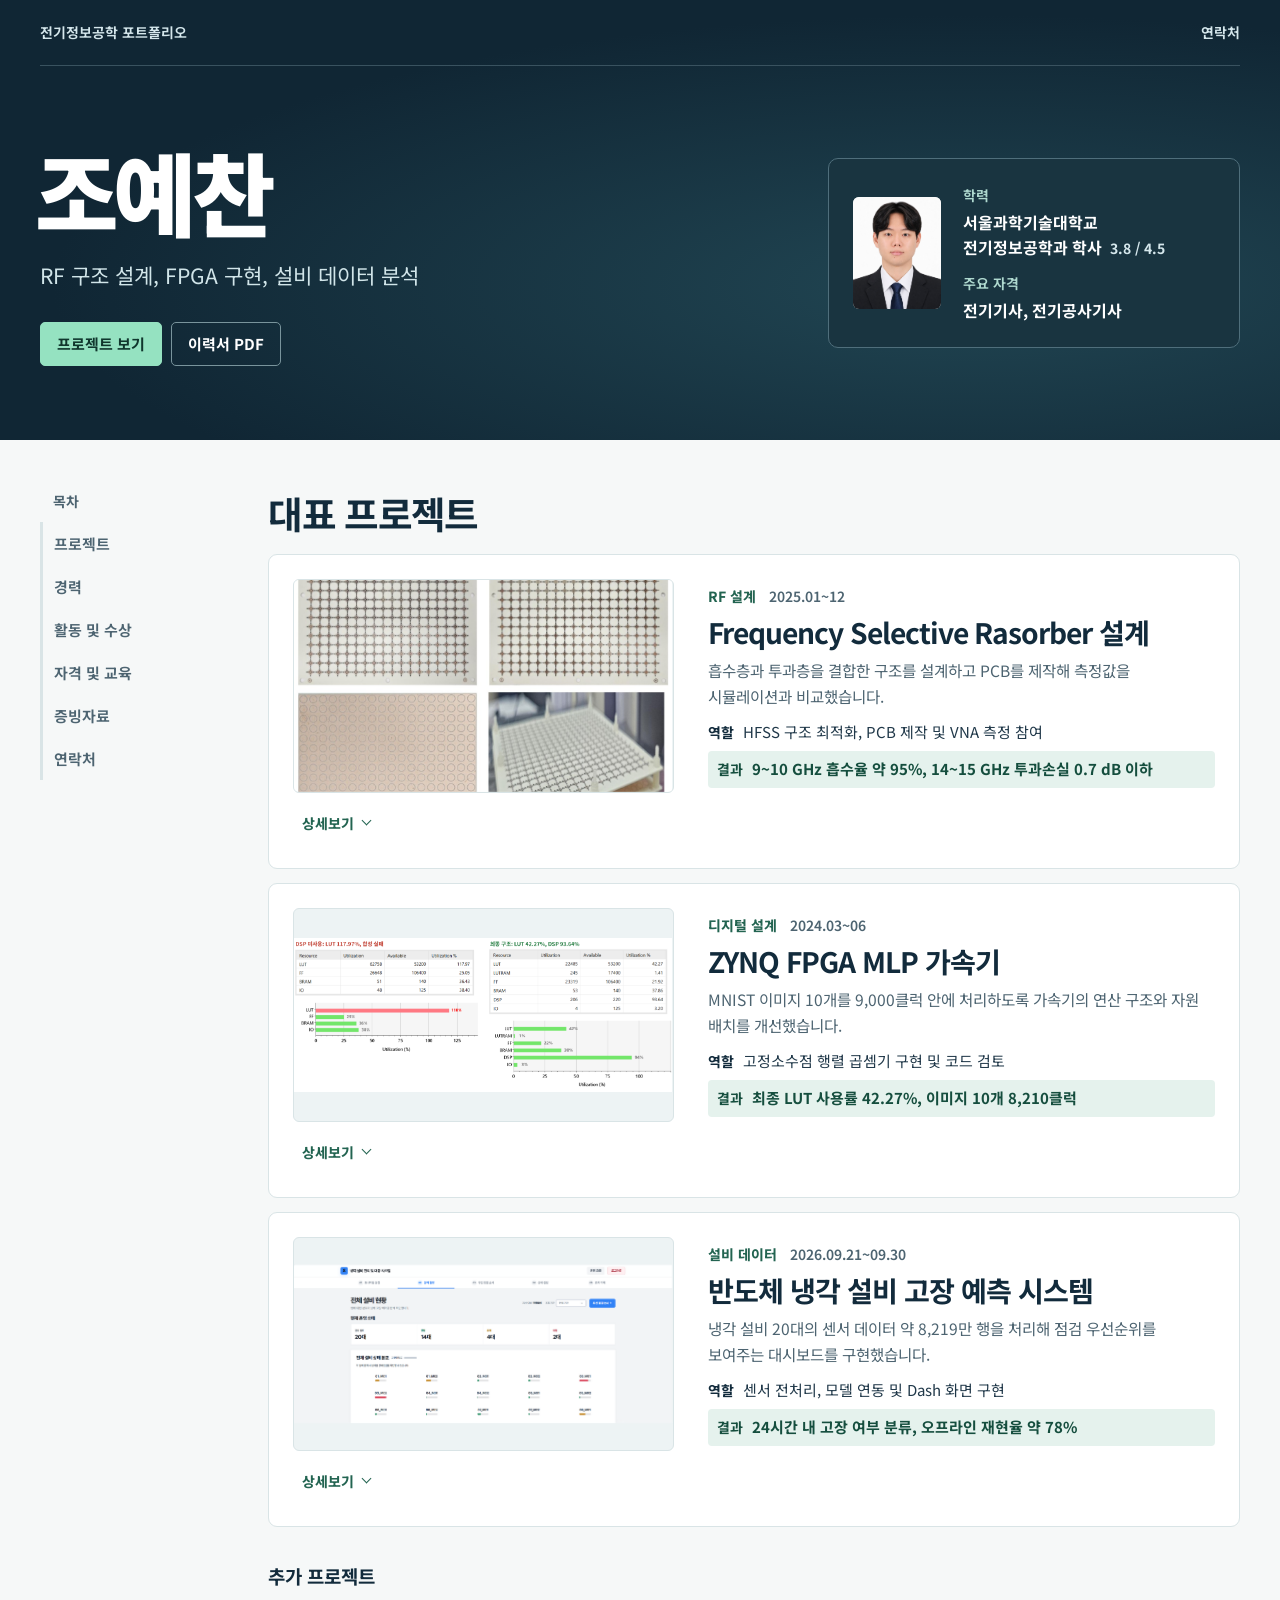
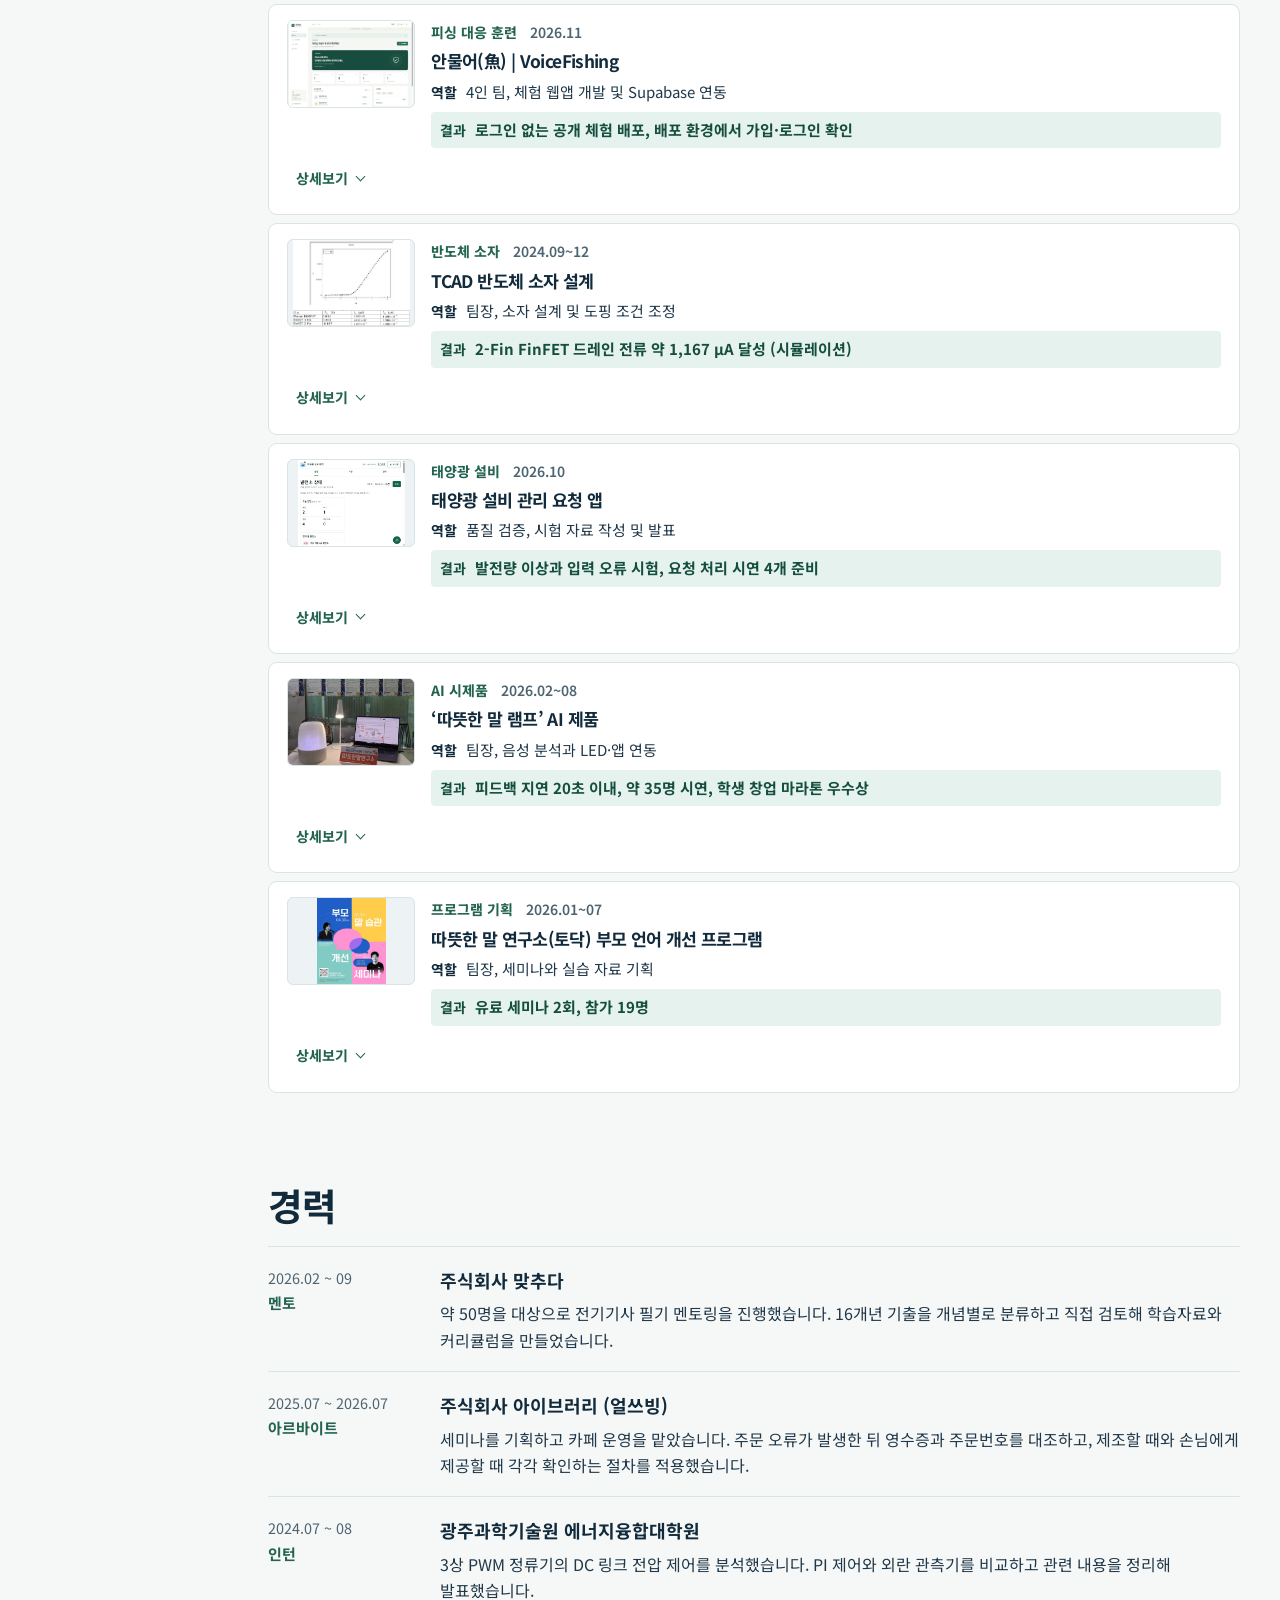
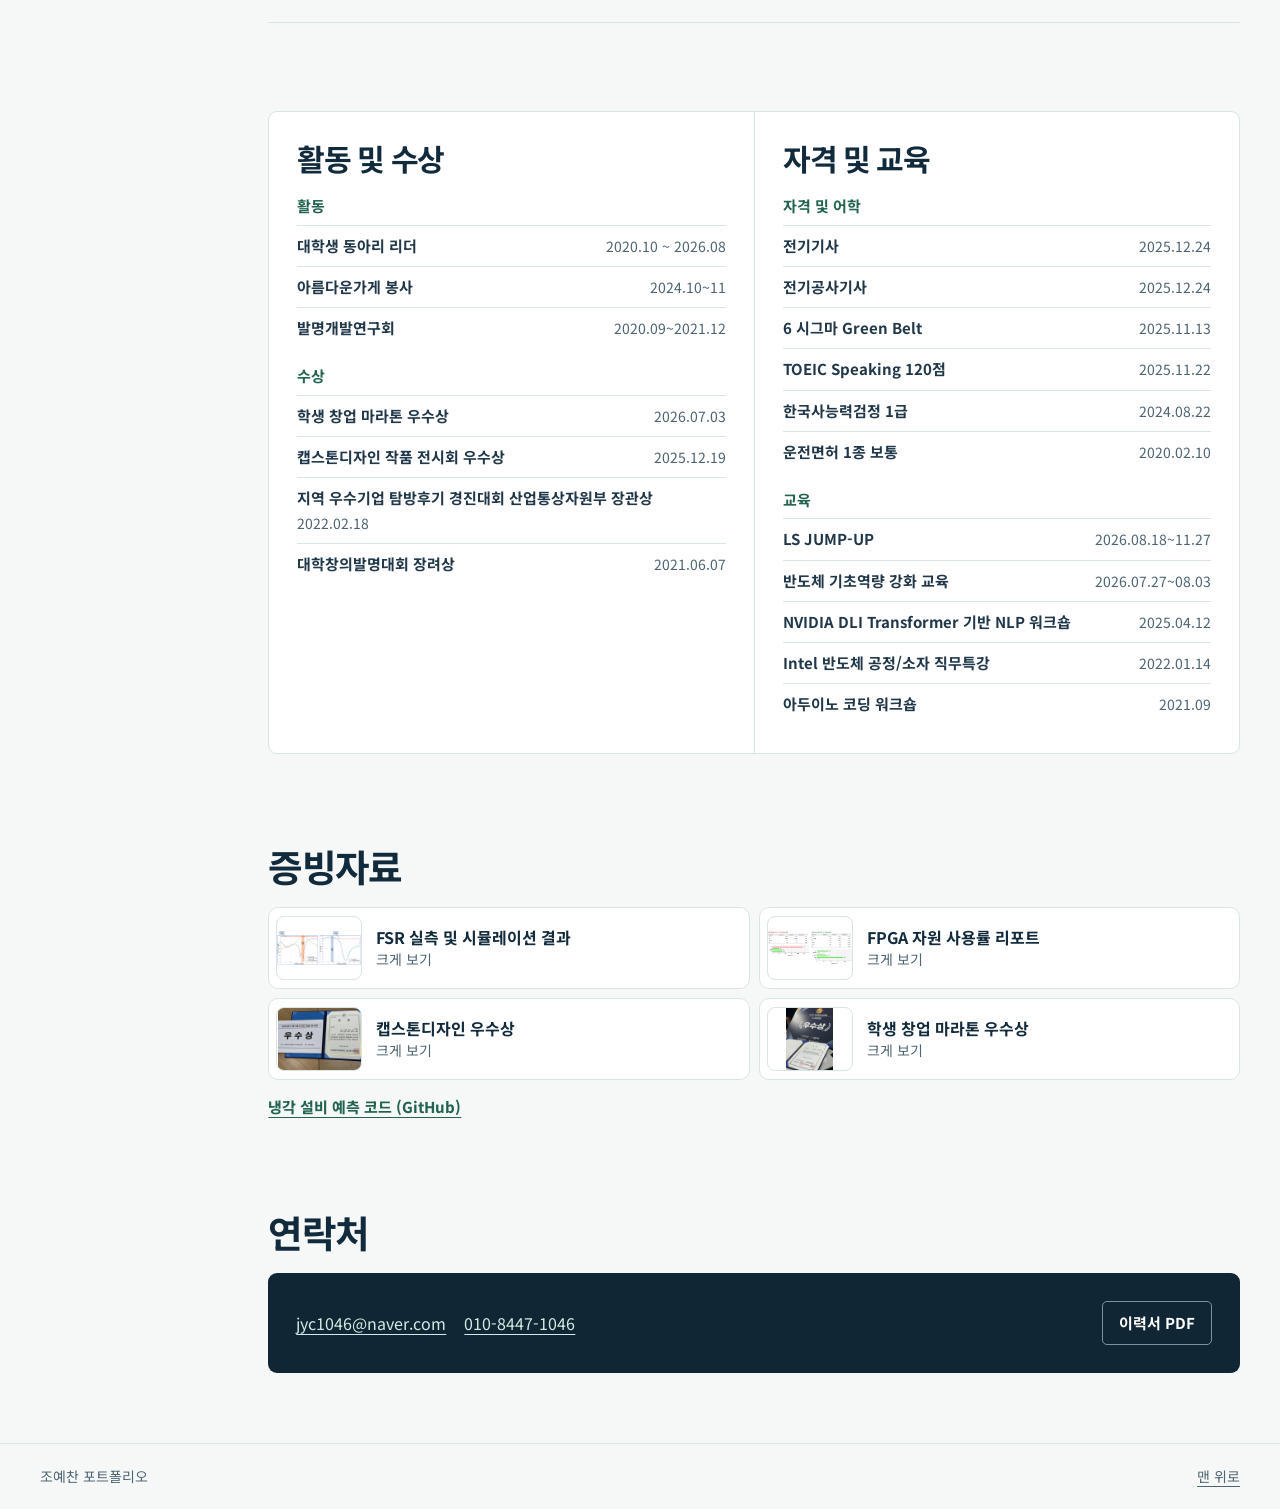
==== commit ce05117f: "Add VoiceFishing phishing awareness project to portfolio" ====
--- a/index.html
+++ b/index.html
@@ -14,8 +14,8 @@
 <body data-page="home">
 <div id="app"></div>
 <noscript><main class="portfolio-shell"><h1>조예찬 포트폴리오</h1><p>프로젝트와 경력은 JavaScript를 켜면 볼 수 있습니다.</p><p><a href="assets/resume.pdf" download>이력서 PDF</a></p></main></noscript>
-<script src="data.js?v=portfolio-12"></script>
+<script src="data.js?v=portfolio-13"></script>
 <script src="data-extra.js?v=portfolio-3"></script>
-<script src="app.js?v=portfolio-12"></script>
+<script src="app.js?v=portfolio-13"></script>
 </body>
 </html>
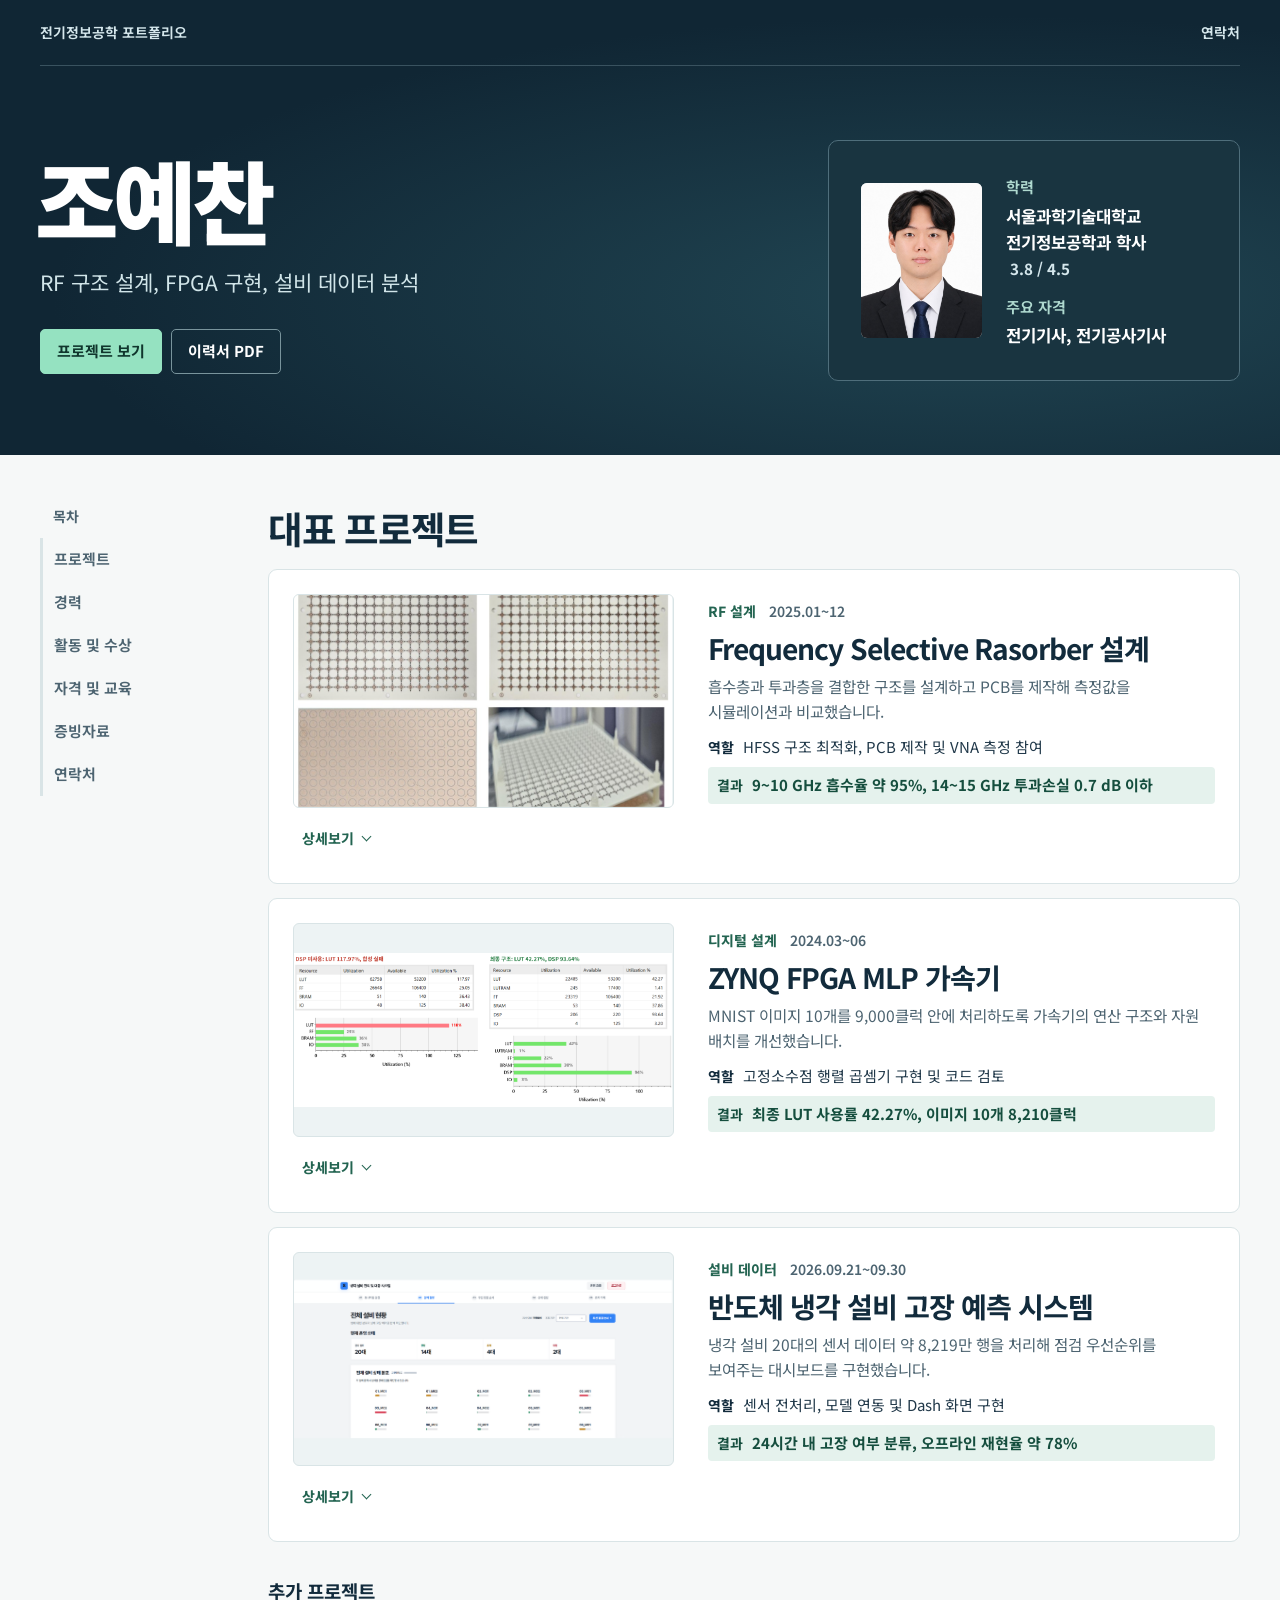
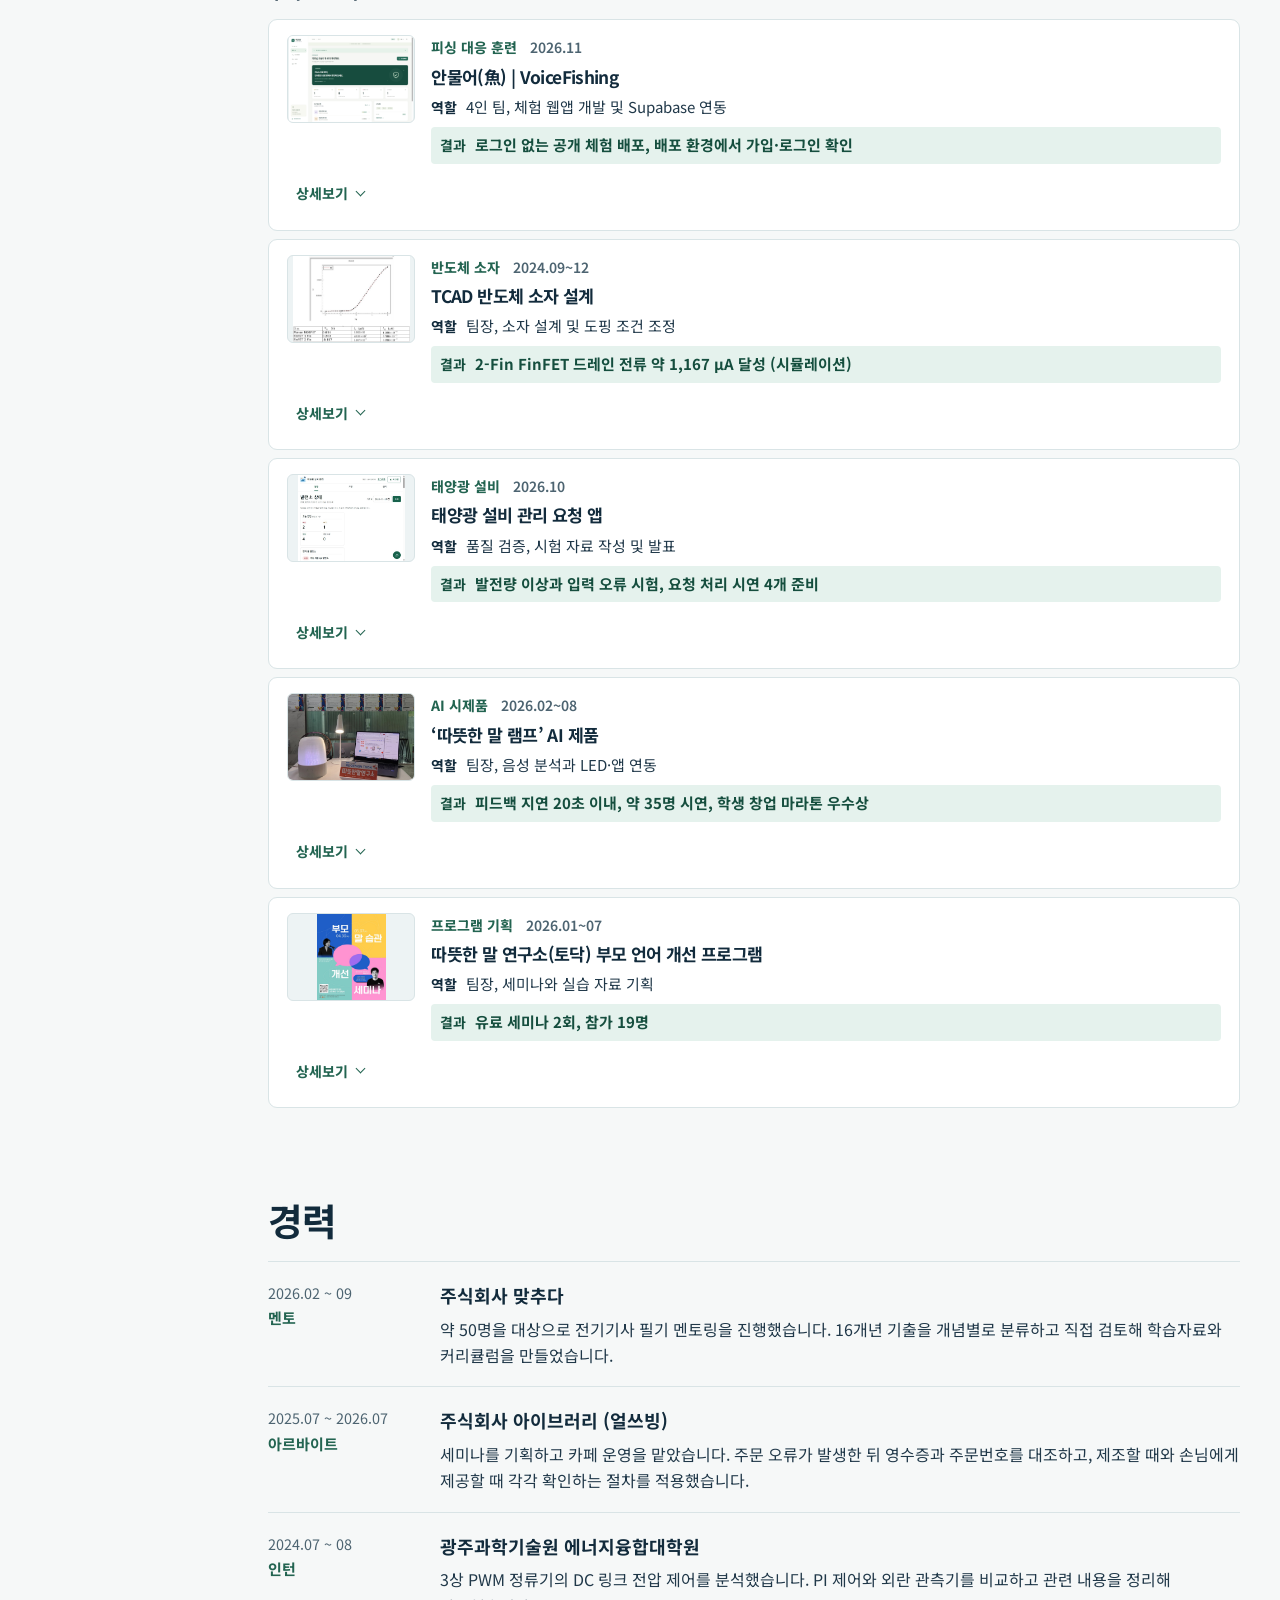
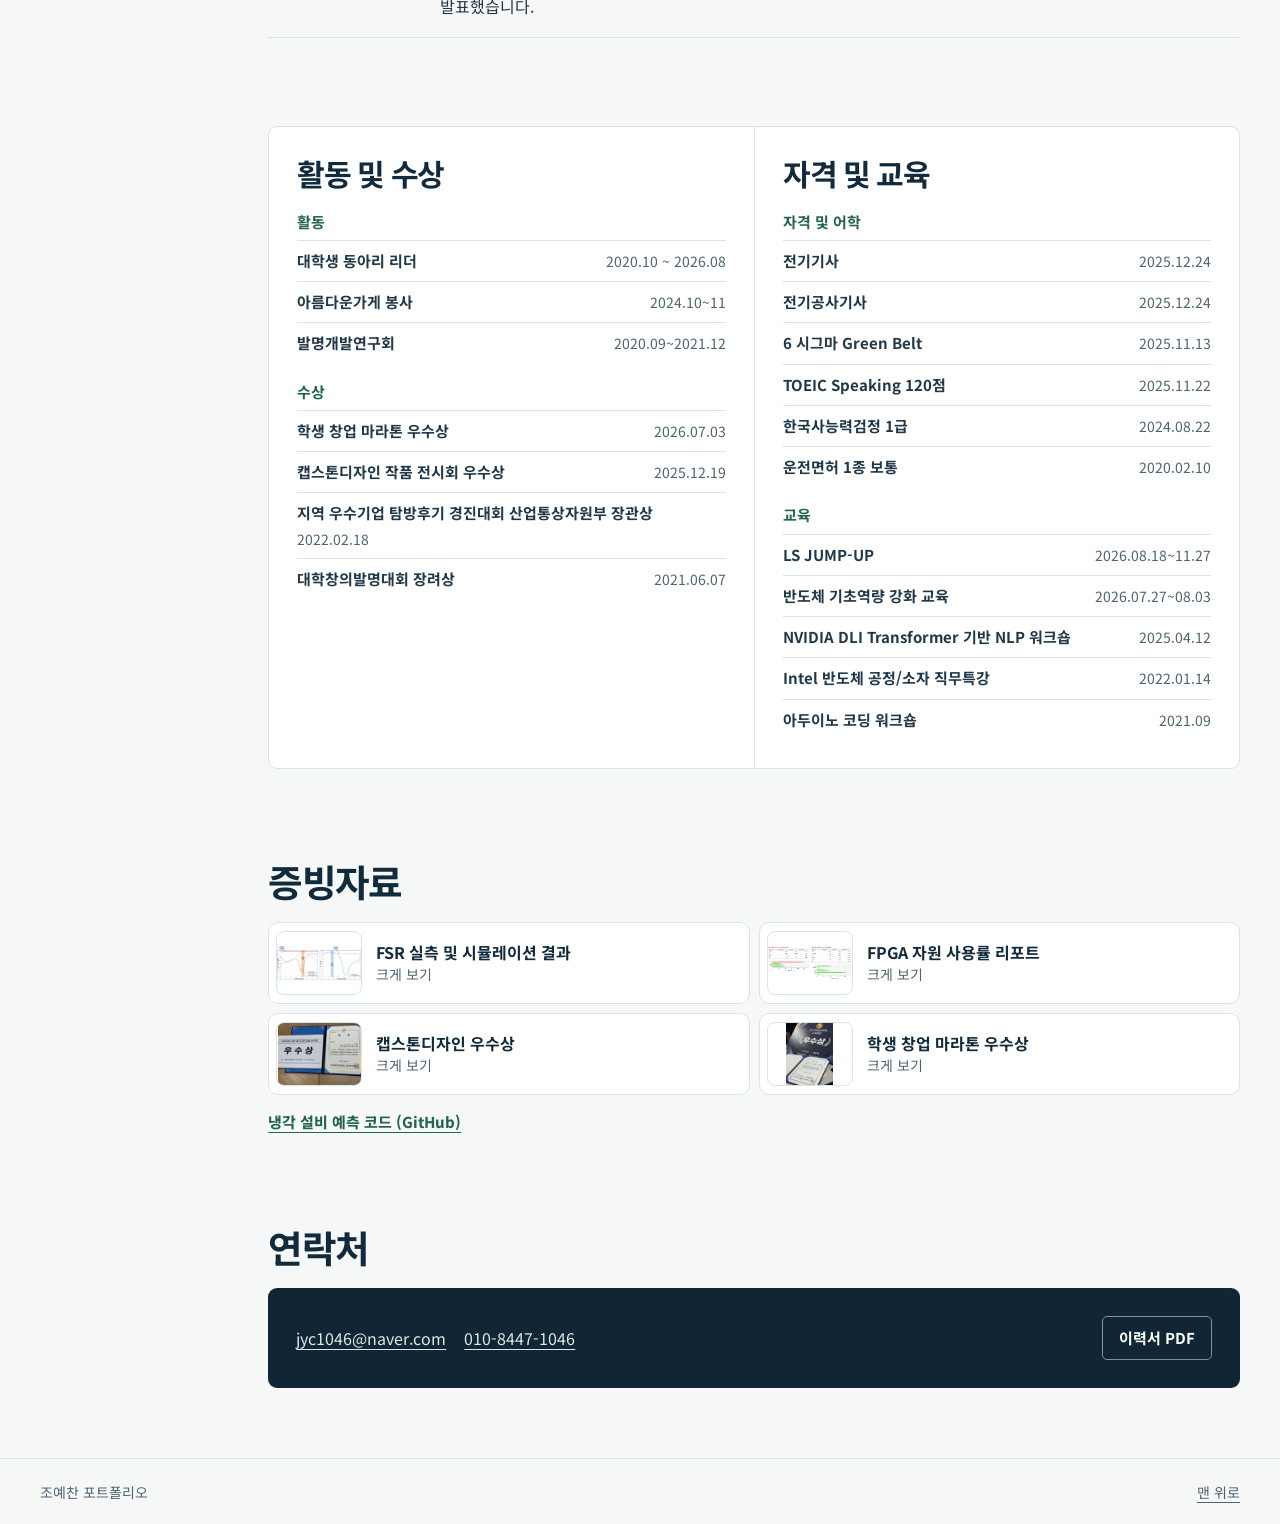
==== commit 9808137e: "Enlarge home profile card photo and text" ====
--- a/index.html
+++ b/index.html
@@ -9,7 +9,7 @@
 <link rel="preconnect" href="https://fonts.googleapis.com">
 <link href="https://fonts.googleapis.com/css2?family=Noto+Sans+KR:wght@400;500;700;900&family=Plus+Jakarta+Sans:wght@500;700;800&display=swap" rel="stylesheet">
 <link rel="stylesheet" href="style.css?v=20261123">
-<link rel="stylesheet" href="extra.css?v=portfolio-12">
+<link rel="stylesheet" href="extra.css?v=portfolio-13">
 </head>
 <body data-page="home">
 <div id="app"></div>
--- a/extra.css
+++ b/extra.css
@@ -318,20 +318,20 @@
 .portfolio-profile-facts {
   min-width: 0;
   display: grid;
-  grid-template-columns: 88px minmax(0, 1fr);
-  align-items: center;
-  gap: clamp(14px, 2vw, 22px);
-  padding: clamp(14px, 2.1vw, 24px);
+  grid-template-columns: clamp(92px, 9.5vw, 124px) minmax(0, 1fr);
+  align-items: center;
+  gap: clamp(16px, 1.9vw, 24px);
+  padding: clamp(18px, 2.6vw, 32px);
   border: 1px solid #4f6e7b;
   border-radius: 10px;
   background: #193440;
 }
-.portfolio-profile-facts img { width: 88px; height: 112px; object-fit: cover; object-position: center 28%; border-radius: 6px; background: #d1dde0; }
+.portfolio-profile-facts img { width: 100%; height: auto; aspect-ratio: 124 / 158; object-fit: cover; object-position: center 28%; border-radius: 6px; background: #d1dde0; }
 .portfolio-profile-facts dl, .portfolio-profile-facts dd { margin: 0; }
 .portfolio-profile-facts dl > div + div { margin-top: 12px; }
-.portfolio-profile-facts dt { color: #afd9cf; font-size: .875rem; font-weight: 650; }
-.portfolio-profile-facts dd { margin-top: 2px; line-height: 1.55; font-weight: 700; }
-.portfolio-profile-facts dd span { display: inline-block; margin-left: 4px; color: #d5e7ec; font-size: .875rem; font-variant-numeric: tabular-nums; }
+.portfolio-profile-facts dt { color: #afd9cf; font-size: .95rem; font-weight: 650; }
+.portfolio-profile-facts dd { margin-top: 3px; font-size: 1.05rem; line-height: 1.55; font-weight: 700; }
+.portfolio-profile-facts dd span { display: inline-block; margin-left: 4px; color: #d5e7ec; font-size: .95rem; font-variant-numeric: tabular-nums; }
 
 .portfolio-layout {
   display: grid;
@@ -513,8 +513,8 @@
   .portfolio-profile h1 { font-size: clamp(3.1rem, 10vw, 4.5rem); }
   .portfolio-profile-intro p { margin-top: 8px; }
   .portfolio-actions { margin-top: 19px; }
-  .portfolio-profile-facts { max-width: 420px; grid-template-columns: 65px minmax(0, 1fr); gap: 12px; }
-  .portfolio-profile-facts img { width: 65px; height: 87px; }
+  .portfolio-profile-facts { max-width: 420px; grid-template-columns: 84px minmax(0, 1fr); gap: 14px; }
+  .portfolio-profile-facts img { width: 84px; height: 108px; aspect-ratio: auto; }
   .portfolio-profile-facts dl > div + div { margin-top: 6px; }
   .is-featured .portfolio-project-preview { grid-template-columns: 1fr; gap: 11px; }
   .is-featured .portfolio-project-media { aspect-ratio: 16 / 10; }
